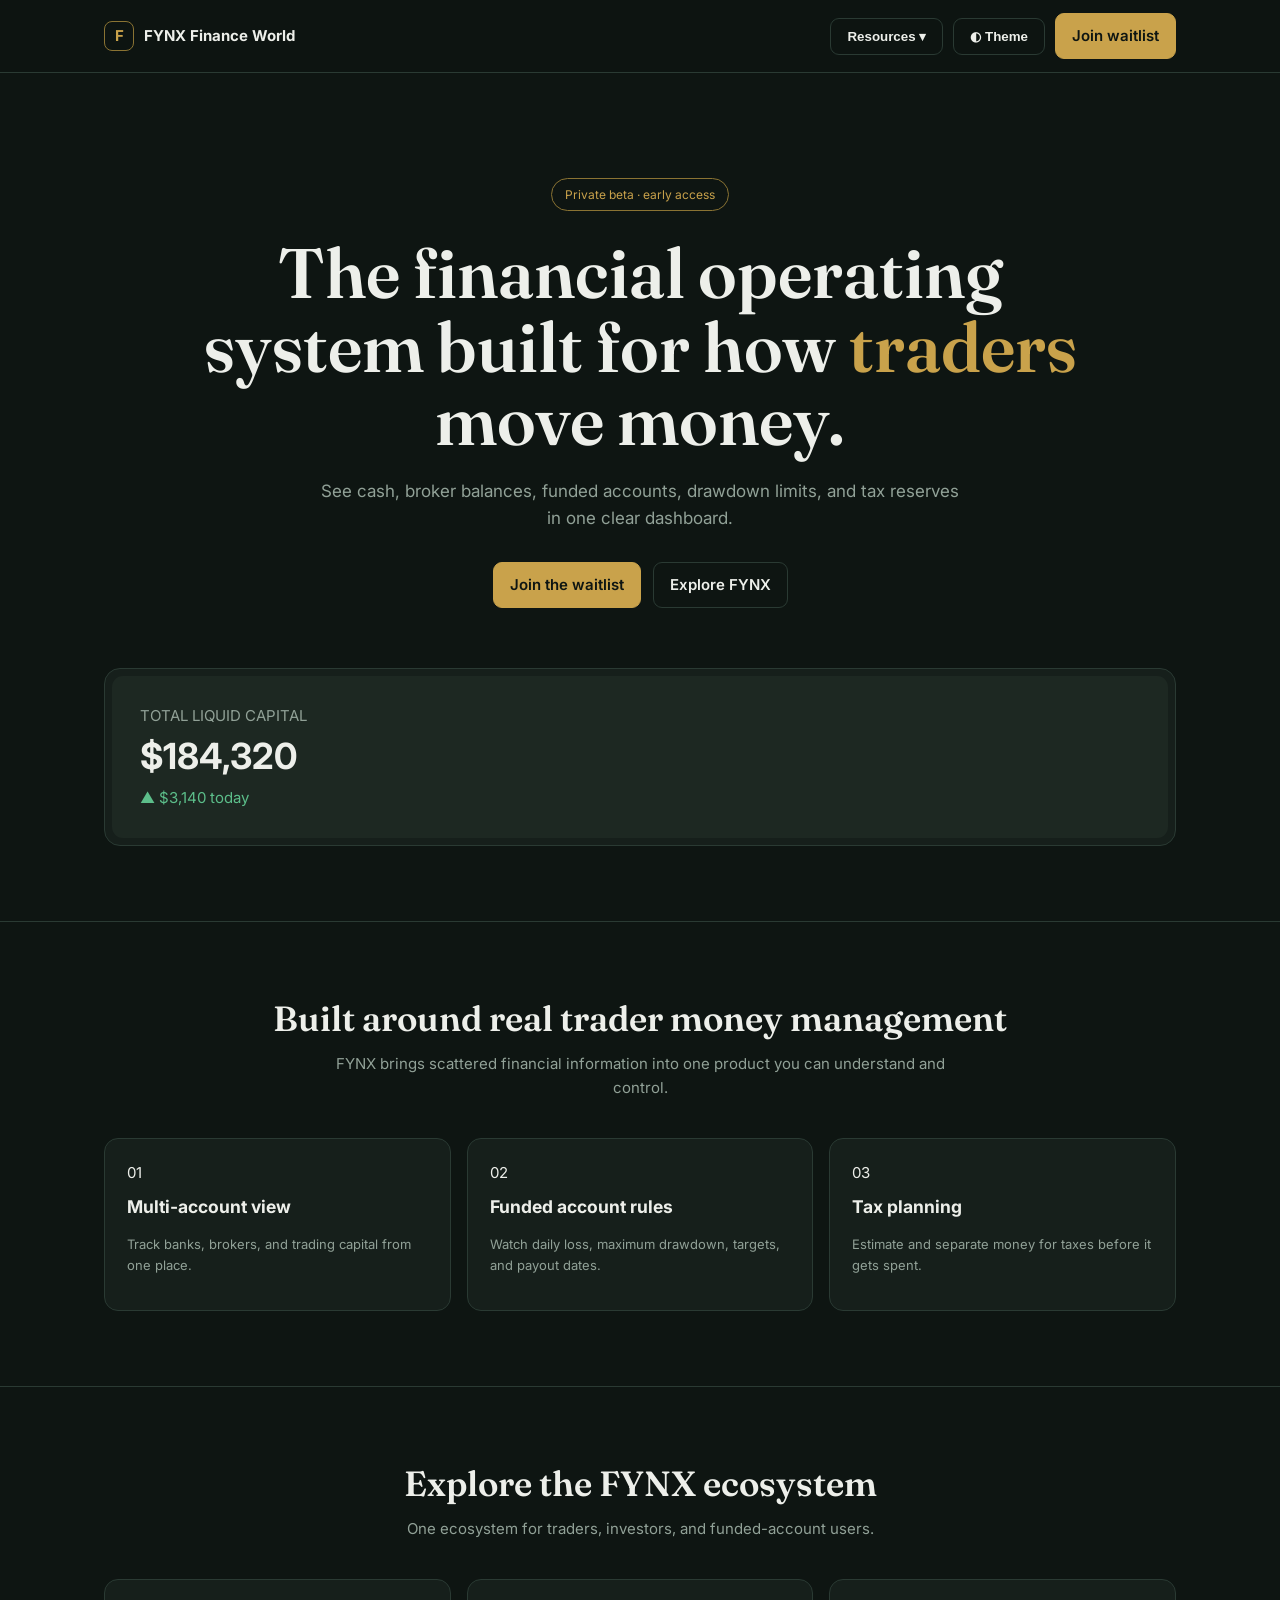
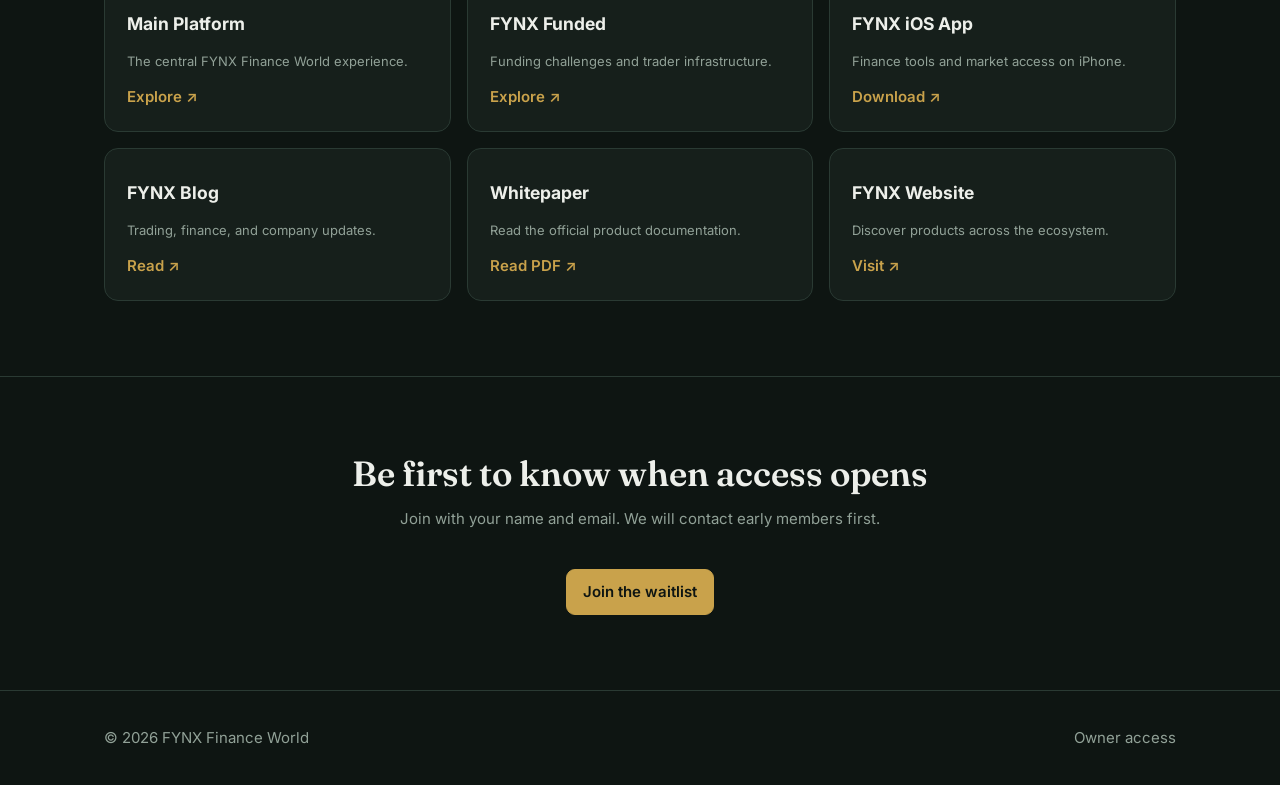
==== index.html @ 07f94bb4 "Build public FYNX landing page, themes, resources, and ecosystem" ====
<!doctype html>
<html lang="en">
<head>
<meta charset="utf-8"><meta name="viewport" content="width=device-width,initial-scale=1">
<title>FYNX Finance World — Early Access</title>
<link rel="preconnect" href="https://fonts.googleapis.com"><link rel="preconnect" href="https://fonts.gstatic.com" crossorigin>
<link href="https://fonts.googleapis.com/css2?family=Inter:wght@400;500;600;700&family=Fraunces:wght@500;600&display=swap" rel="stylesheet">
<style>
:root{--bg:#0e1512;--panel:#161f1b;--panel2:#1d2822;--line:#2a3a33;--text:#edefea;--muted:#91a197;--accent:#c9a24b;--accent2:#8a7333}
[data-theme="mono"]{--bg:#050505;--panel:#101010;--panel2:#171717;--line:#303030;--text:#fff;--muted:#a0a0a0;--accent:#fff;--accent2:#777}
*{box-sizing:border-box}body{margin:0;background:var(--bg);color:var(--text);font:15px/1.6 Inter,sans-serif}a{color:inherit;text-decoration:none}.wrap{max-width:1120px;margin:auto;padding:0 24px}
nav{position:sticky;top:0;z-index:20;background:color-mix(in srgb,var(--bg) 92%,transparent);backdrop-filter:blur(15px);border-bottom:1px solid var(--line)}nav .wrap{height:72px;display:flex;align-items:center;justify-content:space-between}.brand{display:flex;gap:10px;align-items:center;font-weight:700}.mark{width:30px;height:30px;display:grid;place-items:center;border:1px solid var(--accent2);border-radius:8px;color:var(--accent)}
.navright{display:flex;gap:10px;align-items:center}.btn{display:inline-flex;align-items:center;justify-content:center;border:1px solid var(--line);border-radius:9px;padding:10px 16px;background:transparent;color:var(--text);cursor:pointer;font-weight:600}.primary{background:var(--accent);color:var(--bg);border-color:var(--accent)}.dropdown{position:relative}.menu{display:none;position:absolute;right:0;top:48px;width:330px;background:var(--panel);border:1px solid var(--line);border-radius:12px;padding:8px;box-shadow:0 20px 50px #0008}.dropdown:hover .menu,.dropdown:focus-within .menu{display:block}.menu a{display:block;padding:11px;border-radius:8px}.menu a:hover{background:var(--panel2)}.menu b{display:block}.menu span{display:block;color:var(--muted);font-size:12px}
.hero{text-align:center;padding:105px 0 75px}.pill{display:inline-block;border:1px solid var(--accent2);color:var(--accent);border-radius:100px;padding:6px 13px;font-size:12px}.hero h1{font:600 clamp(38px,6vw,70px)/1.05 Fraunces,serif;max-width:900px;margin:26px auto 20px}.hero h1 em{color:var(--accent);font-style:normal}.hero p{max-width:650px;margin:0 auto 30px;color:var(--muted);font-size:17px}.actions{display:flex;gap:12px;justify-content:center;flex-wrap:wrap}
.preview{margin-top:60px;padding:7px;background:var(--panel);border:1px solid var(--line);border-radius:16px}.previewin{padding:28px;background:var(--panel2);border-radius:11px;text-align:left}.metric{font-size:36px;font-weight:700}.muted{color:var(--muted)}
section{padding:75px 0;border-top:1px solid var(--line)}h2{font:600 35px Fraunces,serif;text-align:center;margin:0 0 12px}.sub{text-align:center;color:var(--muted);max-width:650px;margin:0 auto 38px}.grid{display:grid;grid-template-columns:repeat(3,1fr);gap:16px}.card{border:1px solid var(--line);background:var(--panel);border-radius:14px;padding:22px}.card h3{margin:8px 0}.card p{color:var(--muted);font-size:13px}.card .link{color:var(--accent);font-weight:600}
footer{border-top:1px solid var(--line);padding:35px 0;color:var(--muted)}footer .wrap{display:flex;justify-content:space-between;gap:20px;flex-wrap:wrap}
@media(max-width:760px){.grid{grid-template-columns:1fr}.resourcesText{display:none}.hero{padding-top:70px}.menu{right:-80px;width:300px}}
</style>
</head>
<body>
<nav><div class="wrap"><a class="brand" href="#"><span class="mark">F</span>FYNX Finance World</a><div class="navright">
<div class="dropdown"><button class="btn resourcesText">Resources ▾</button><div class="menu">
<a href="https://www.fynxfinanceworld.com" target="_blank"><b>Main Platform ↗</b><span>FYNX Finance World platform</span></a>
<a href="https://www.fynxfinanceworld.com/assets/docs/FYNX-Whitepaper.pdf" target="_blank"><b>Whitepaper ↗</b><span>Official documentation</span></a>
<a href="https://blog.fynxfinanceworld.com/#" target="_blank"><b>Blog ↗</b><span>Insights and product updates</span></a>
<a href="https://site.fynxfinanceworld.com/index.html" target="_blank"><b>FYNX Website ↗</b><span>Explore the ecosystem</span></a>
<a href="https://apps.apple.com/us/app/fynx-finance-world/id6752357210" target="_blank"><b>iOS App ↗</b><span>Download on the App Store</span></a>
<a href="https://fynxfunded.com" target="_blank"><b>FYNX Funded ↗</b><span>Funded trading platform</span></a></div></div>
<button class="btn" id="themeBtn" aria-label="Change color theme">◐ Theme</button>
<a class="btn primary" href="waitlist.html">Join waitlist</a></div></div></nav>
<main>
<header class="hero"><div class="wrap"><span class="pill">Private beta · early access</span><h1>The financial operating system built for how <em>traders</em> move money.</h1><p>See cash, broker balances, funded accounts, drawdown limits, and tax reserves in one clear dashboard.</p><div class="actions"><a class="btn primary" href="waitlist.html">Join the waitlist</a><a class="btn" href="#ecosystem">Explore FYNX</a></div>
<div class="preview"><div class="previewin"><div class="muted">TOTAL LIQUID CAPITAL</div><div class="metric">$184,320</div><div style="color:#5cbe8a">▲ $3,140 today</div></div></div></div></header>
<section><div class="wrap"><h2>Built around real trader money management</h2><p class="sub">FYNX brings scattered financial information into one product you can understand and control.</p><div class="grid">
<div class="card"><div>01</div><h3>Multi-account view</h3><p>Track banks, brokers, and trading capital from one place.</p></div>
<div class="card"><div>02</div><h3>Funded account rules</h3><p>Watch daily loss, maximum drawdown, targets, and payout dates.</p></div>
<div class="card"><div>03</div><h3>Tax planning</h3><p>Estimate and separate money for taxes before it gets spent.</p></div></div></div></section>
<section id="ecosystem"><div class="wrap"><h2>Explore the FYNX ecosystem</h2><p class="sub">One ecosystem for traders, investors, and funded-account users.</p><div class="grid">
<a class="card" href="https://www.fynxfinanceworld.com" target="_blank"><h3>Main Platform</h3><p>The central FYNX Finance World experience.</p><span class="link">Explore ↗</span></a>
<a class="card" href="https://fynxfunded.com" target="_blank"><h3>FYNX Funded</h3><p>Funding challenges and trader infrastructure.</p><span class="link">Explore ↗</span></a>
<a class="card" href="https://apps.apple.com/us/app/fynx-finance-world/id6752357210" target="_blank"><h3>FYNX iOS App</h3><p>Finance tools and market access on iPhone.</p><span class="link">Download ↗</span></a>
<a class="card" href="https://blog.fynxfinanceworld.com/#" target="_blank"><h3>FYNX Blog</h3><p>Trading, finance, and company updates.</p><span class="link">Read ↗</span></a>
<a class="card" href="https://www.fynxfinanceworld.com/assets/docs/FYNX-Whitepaper.pdf" target="_blank"><h3>Whitepaper</h3><p>Read the official product documentation.</p><span class="link">Read PDF ↗</span></a>
<a class="card" href="https://site.fynxfinanceworld.com/index.html" target="_blank"><h3>FYNX Website</h3><p>Discover products across the ecosystem.</p><span class="link">Visit ↗</span></a></div></div></section>
<section><div class="wrap" style="text-align:center"><h2>Be first to know when access opens</h2><p class="sub">Join with your name and email. We will contact early members first.</p><a class="btn primary" href="waitlist.html">Join the waitlist</a></div></section>
</main><footer><div class="wrap"><span>© 2026 FYNX Finance World</span><span><a href="admin-login.html">Owner access</a></span></div></footer>
<script>
const root=document.documentElement,btn=document.getElementById('themeBtn');const saved=localStorage.getItem('fynx-theme')||'gold';root.dataset.theme=saved==='mono'?'mono':'gold';
btn.onclick=()=>{const next=root.dataset.theme==='mono'?'gold':'mono';root.dataset.theme=next;localStorage.setItem('fynx-theme',next)}
</script>
</body></html>
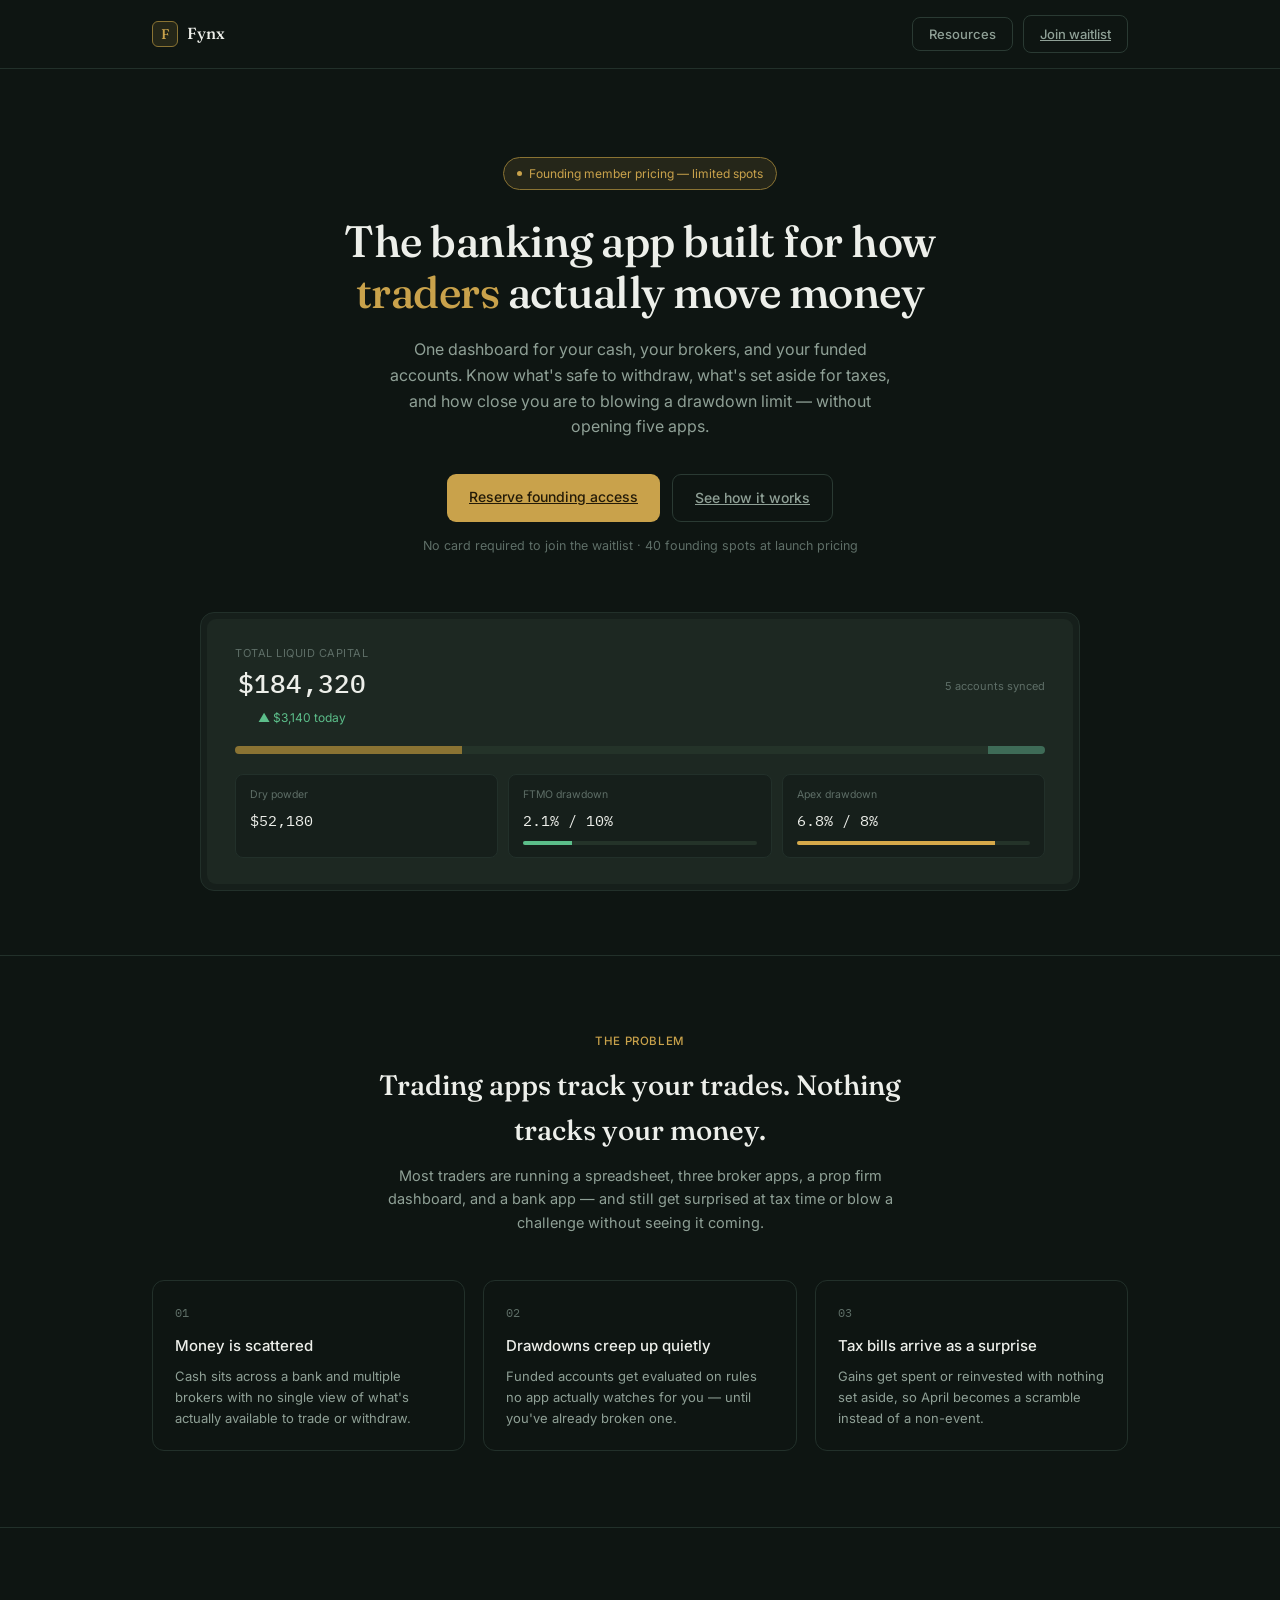
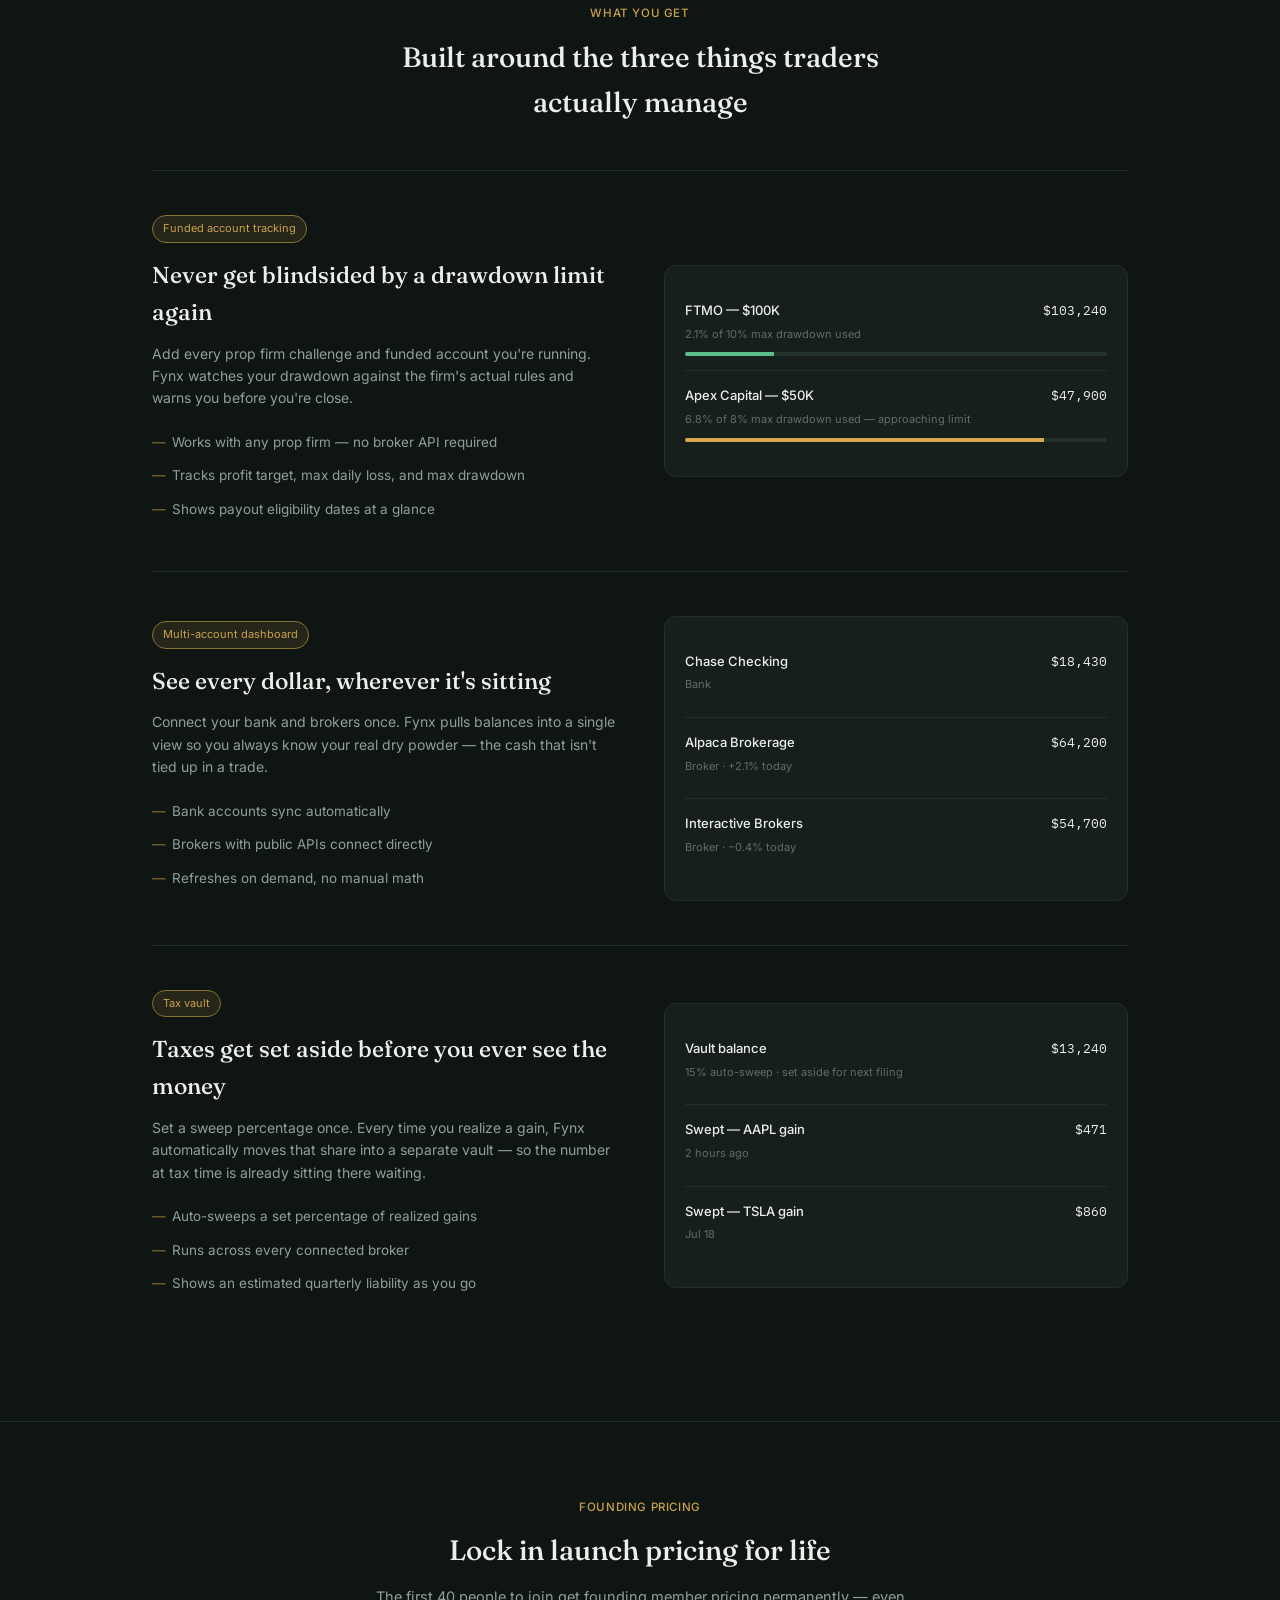
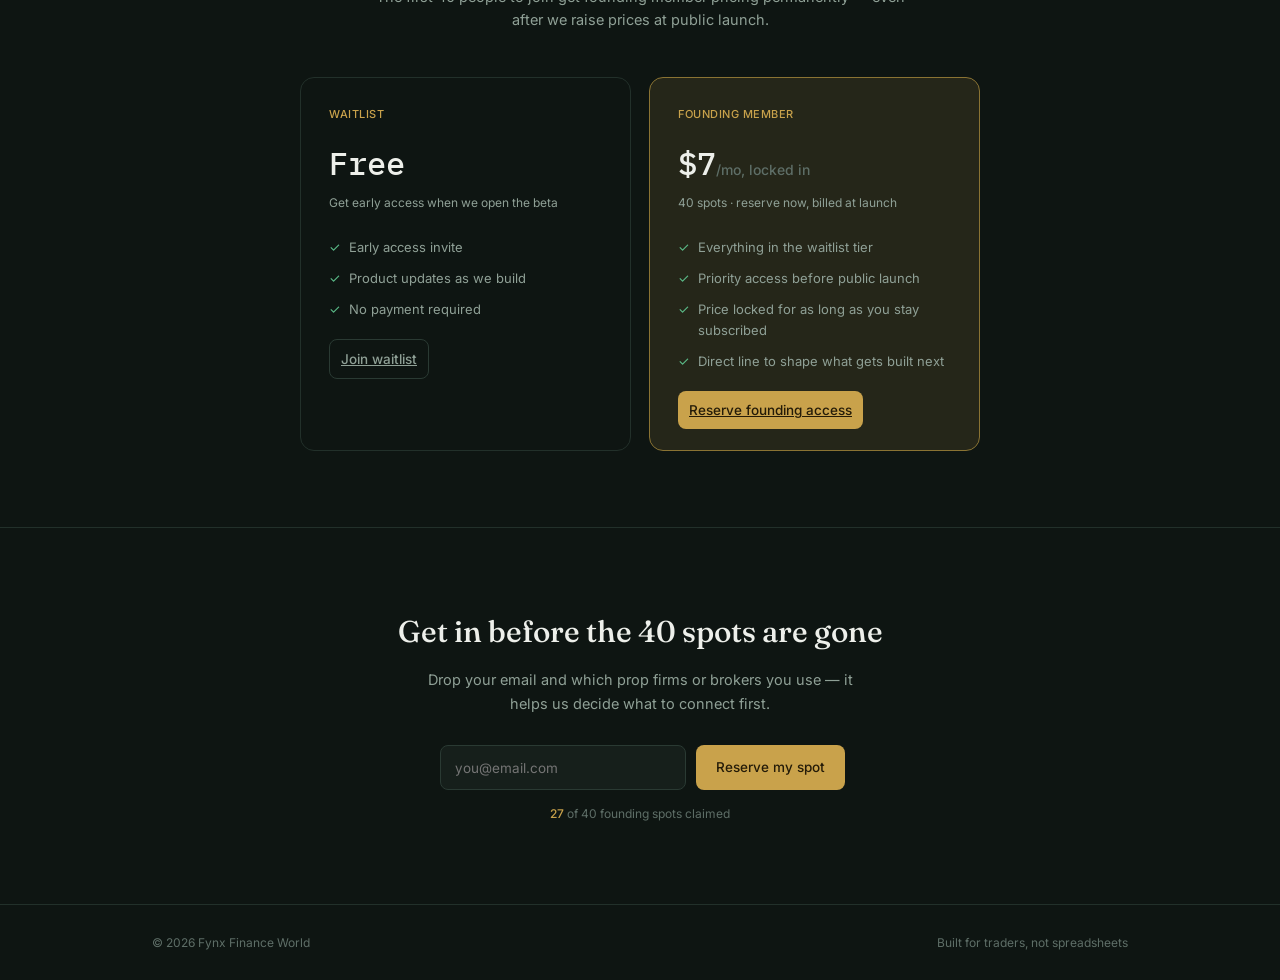
==== commit 31cb49b7: "Restore original landing page and only add resources plus waitlist link" ====
--- a/index.html
+++ b/index.html
@@ -1,52 +1,257 @@
-<!doctype html>
+<!DOCTYPE html>
 <html lang="en">
 <head>
-<meta charset="utf-8"><meta name="viewport" content="width=device-width,initial-scale=1">
-<title>FYNX Finance World — Early Access</title>
-<link rel="preconnect" href="https://fonts.googleapis.com"><link rel="preconnect" href="https://fonts.gstatic.com" crossorigin>
-<link href="https://fonts.googleapis.com/css2?family=Inter:wght@400;500;600;700&family=Fraunces:wght@500;600&display=swap" rel="stylesheet">
+<meta charset="UTF-8">
+<title>Fynx — Money management built for traders</title>
+<meta name="viewport" content="width=device-width, initial-scale=1.0">
 <style>
-:root{--bg:#0e1512;--panel:#161f1b;--panel2:#1d2822;--line:#2a3a33;--text:#edefea;--muted:#91a197;--accent:#c9a24b;--accent2:#8a7333}
-[data-theme="mono"]{--bg:#050505;--panel:#101010;--panel2:#171717;--line:#303030;--text:#fff;--muted:#a0a0a0;--accent:#fff;--accent2:#777}
-*{box-sizing:border-box}body{margin:0;background:var(--bg);color:var(--text);font:15px/1.6 Inter,sans-serif}a{color:inherit;text-decoration:none}.wrap{max-width:1120px;margin:auto;padding:0 24px}
-nav{position:sticky;top:0;z-index:20;background:color-mix(in srgb,var(--bg) 92%,transparent);backdrop-filter:blur(15px);border-bottom:1px solid var(--line)}nav .wrap{height:72px;display:flex;align-items:center;justify-content:space-between}.brand{display:flex;gap:10px;align-items:center;font-weight:700}.mark{width:30px;height:30px;display:grid;place-items:center;border:1px solid var(--accent2);border-radius:8px;color:var(--accent)}
-.navright{display:flex;gap:10px;align-items:center}.btn{display:inline-flex;align-items:center;justify-content:center;border:1px solid var(--line);border-radius:9px;padding:10px 16px;background:transparent;color:var(--text);cursor:pointer;font-weight:600}.primary{background:var(--accent);color:var(--bg);border-color:var(--accent)}.dropdown{position:relative}.menu{display:none;position:absolute;right:0;top:48px;width:330px;background:var(--panel);border:1px solid var(--line);border-radius:12px;padding:8px;box-shadow:0 20px 50px #0008}.dropdown:hover .menu,.dropdown:focus-within .menu{display:block}.menu a{display:block;padding:11px;border-radius:8px}.menu a:hover{background:var(--panel2)}.menu b{display:block}.menu span{display:block;color:var(--muted);font-size:12px}
-.hero{text-align:center;padding:105px 0 75px}.pill{display:inline-block;border:1px solid var(--accent2);color:var(--accent);border-radius:100px;padding:6px 13px;font-size:12px}.hero h1{font:600 clamp(38px,6vw,70px)/1.05 Fraunces,serif;max-width:900px;margin:26px auto 20px}.hero h1 em{color:var(--accent);font-style:normal}.hero p{max-width:650px;margin:0 auto 30px;color:var(--muted);font-size:17px}.actions{display:flex;gap:12px;justify-content:center;flex-wrap:wrap}
-.preview{margin-top:60px;padding:7px;background:var(--panel);border:1px solid var(--line);border-radius:16px}.previewin{padding:28px;background:var(--panel2);border-radius:11px;text-align:left}.metric{font-size:36px;font-weight:700}.muted{color:var(--muted)}
-section{padding:75px 0;border-top:1px solid var(--line)}h2{font:600 35px Fraunces,serif;text-align:center;margin:0 0 12px}.sub{text-align:center;color:var(--muted);max-width:650px;margin:0 auto 38px}.grid{display:grid;grid-template-columns:repeat(3,1fr);gap:16px}.card{border:1px solid var(--line);background:var(--panel);border-radius:14px;padding:22px}.card h3{margin:8px 0}.card p{color:var(--muted);font-size:13px}.card .link{color:var(--accent);font-weight:600}
-footer{border-top:1px solid var(--line);padding:35px 0;color:var(--muted)}footer .wrap{display:flex;justify-content:space-between;gap:20px;flex-wrap:wrap}
-@media(max-width:760px){.grid{grid-template-columns:1fr}.resourcesText{display:none}.hero{padding-top:70px}.menu{right:-80px;width:300px}}
+  @import url('https://fonts.googleapis.com/css2?family=Fraunces:opsz,wght@9..144,400;9..144,500;9..144,600&family=Inter:wght@400;500;600&family=IBM+Plex+Mono:wght@400;500&display=swap');
+
+  :root{
+    --bg-base:#0E1512;
+    --surface-1:#161F1B;
+    --surface-2:#1D2822;
+    --surface-3:#243329;
+    --border:#2A3A33;
+    --border-soft:#22302A;
+    --text-primary:#EDEFEA;
+    --text-secondary:#8FA096;
+    --text-muted:#5E6E67;
+    --brass:#C9A24B;
+    --brass-dim:#8A7333;
+    --brass-fill:rgba(201,162,75,0.12);
+    --pos:#5CBE8A;
+    --pos-fill:rgba(92,190,138,0.10);
+    --neg:#D2665A;
+    --font-display:'Fraunces', serif;
+    --font-sans:'Inter', -apple-system, sans-serif;
+    --font-mono:'IBM Plex Mono', monospace;
+  }
+  *{box-sizing:border-box; margin:0; padding:0;}
+  body{ background:var(--bg-base); color:var(--text-primary); font-family:var(--font-sans); font-size:15px; -webkit-font-smoothing:antialiased; line-height:1.6; }
+  a{ color:inherit; }
+  .wrap{ max-width:1040px; margin:0 auto; padding:0 32px; }
+
+  /* Nav */
+  .topnav{ border-bottom:1px solid var(--border-soft); }
+  .topnav .wrap{ display:flex; align-items:center; justify-content:space-between; height:68px; }
+  .brand{ display:flex; align-items:center; gap:9px; }
+  .brand-mark{ width:26px; height:26px; border-radius:6px; background:var(--brass-fill); border:1px solid var(--brass-dim); display:flex; align-items:center; justify-content:center; color:var(--brass); font-family:var(--font-display); font-weight:500; font-size:14px; }
+  .brand-name{ font-family:var(--font-display); font-size:16px; font-weight:500; }
+  .nav-cta{ font-size:13px; font-weight:500; border:1px solid var(--border); padding:8px 16px; border-radius:8px; color:var(--text-secondary); }
+  .nav-cta:hover{ border-color:var(--brass-dim); color:var(--brass); }
+  .nav-actions{ display:flex; align-items:center; gap:10px; }
+  .resources{ position:relative; }
+  .resources-btn{ background:transparent; font-family:var(--font-sans); cursor:pointer; }
+  .resources-menu{ display:none; position:absolute; right:0; top:44px; width:330px; background:var(--surface-1); border:1px solid var(--border); border-radius:12px; padding:8px; z-index:50; box-shadow:0 18px 45px rgba(0,0,0,.35); }
+  .resources:hover .resources-menu, .resources:focus-within .resources-menu{ display:block; }
+  .resources-menu a{ display:block; text-decoration:none; padding:10px 12px; border-radius:8px; }
+  .resources-menu a:hover{ background:var(--surface-2); }
+  .resources-menu strong{ display:block; font-size:13px; font-weight:500; }
+  .resources-menu span{ display:block; font-size:11px; color:var(--text-muted); margin-top:1px; }
+
+  /* Hero */
+  .hero{ padding:88px 0 64px; text-align:center; }
+  .eyebrow{ display:inline-flex; align-items:center; gap:7px; font-size:12px; color:var(--brass); background:var(--brass-fill); border:1px solid var(--brass-dim); padding:6px 13px; border-radius:99px; margin-bottom:26px; }
+  .eyebrow-dot{ width:5px; height:5px; border-radius:50%; background:var(--brass); }
+  .hero h1{ font-family:var(--font-display); font-size:44px; font-weight:500; line-height:1.15; letter-spacing:-0.5px; max-width:680px; margin:0 auto 20px; }
+  .hero h1 em{ font-style:normal; color:var(--brass); }
+  .hero p{ font-size:16px; color:var(--text-secondary); max-width:520px; margin:0 auto 34px; }
+  .hero-actions{ display:flex; gap:12px; justify-content:center; margin-bottom:14px; }
+  .btn{ font-size:14px; font-weight:500; padding:12px 22px; border-radius:9px; border:1px solid var(--border); cursor:pointer; }
+  .btn-primary{ background:var(--brass); color:#241B08; border:none; }
+  .btn-primary:hover{ background:#D8AE57; }
+  .btn-ghost{ background:transparent; color:var(--text-secondary); }
+  .btn-ghost:hover{ border-color:var(--border); color:var(--text-primary); }
+  .hero-note{ font-size:12.5px; color:var(--text-muted); }
+
+  /* Preview frame */
+  .preview{ margin:56px auto 0; max-width:880px; border:1px solid var(--border-soft); border-radius:14px; background:var(--surface-1); padding:6px; }
+  .preview-inner{ background:var(--surface-2); border-radius:9px; padding:26px 28px; }
+  .preview-row{ display:flex; justify-content:space-between; align-items:center; margin-bottom:18px; }
+  .preview-label{ font-size:11px; color:var(--text-muted); text-transform:uppercase; letter-spacing:0.5px; }
+  .preview-total{ font-family:var(--font-mono); font-size:26px; font-weight:500; }
+  .preview-change{ font-size:12px; color:var(--pos); margin-top:4px; }
+  .mini-bar{ display:flex; height:8px; border-radius:4px; overflow:hidden; margin-bottom:20px; }
+  .mini-seg-a{ background:var(--brass-dim); width:28%; }
+  .mini-seg-b{ background:var(--surface-3); width:65%; }
+  .mini-seg-c{ background:#3E6B57; width:7%; }
+  .mini-cards{ display:grid; grid-template-columns:repeat(3,1fr); gap:10px; }
+  .mini-card{ background:var(--surface-1); border:1px solid var(--border-soft); border-radius:8px; padding:12px 14px; text-align:left; }
+  .mini-card-label{ font-size:10.5px; color:var(--text-muted); margin-bottom:6px; }
+  .mini-card-value{ font-family:var(--font-mono); font-size:15px; }
+  .mini-fill{ height:4px; background:var(--surface-3); border-radius:2px; margin-top:8px; overflow:hidden; }
+  .mini-fill div{ height:100%; background:var(--pos); }
+  .mini-fill.warn div{ background:#D6A94A; }
+
+  /* Problem section */
+  .section{ padding:76px 0; border-top:1px solid var(--border-soft); }
+  .section-head{ text-align:center; max-width:560px; margin:0 auto 46px; }
+  .section-eyebrow{ font-size:11.5px; color:var(--brass); text-transform:uppercase; letter-spacing:0.6px; margin-bottom:12px; font-weight:500; }
+  .section-head h2{ font-family:var(--font-display); font-size:28px; font-weight:500; margin-bottom:12px; }
+  .section-head p{ color:var(--text-secondary); font-size:14.5px; }
+
+  .problem-grid{ display:grid; grid-template-columns:repeat(3,1fr); gap:18px; }
+  .problem-card{ padding:22px; border:1px solid var(--border-soft); border-radius:12px; }
+  .problem-card .num{ font-family:var(--font-mono); font-size:12px; color:var(--text-muted); margin-bottom:12px; }
+  .problem-card h3{ font-size:15px; font-weight:500; margin-bottom:8px; }
+  .problem-card p{ font-size:13px; color:var(--text-secondary); }
+
+  /* Feature rows */
+  .feature-row{ display:grid; grid-template-columns:1fr 1fr; gap:48px; align-items:center; padding:44px 0; border-top:1px solid var(--border-soft); }
+  .feature-row:first-of-type{ border-top:none; }
+  .feature-copy .tag{ font-size:11px; color:var(--brass); background:var(--brass-fill); border:1px solid var(--brass-dim); padding:4px 10px; border-radius:99px; display:inline-block; margin-bottom:14px; }
+  .feature-copy h3{ font-family:var(--font-display); font-size:23px; font-weight:500; margin-bottom:12px; }
+  .feature-copy p{ font-size:14px; color:var(--text-secondary); margin-bottom:16px; }
+  .feature-list{ list-style:none; }
+  .feature-list li{ font-size:13.5px; color:var(--text-secondary); padding:6px 0 6px 20px; position:relative; }
+  .feature-list li::before{ content:"—"; position:absolute; left:0; color:var(--brass-dim); }
+
+  .feature-visual{ background:var(--surface-1); border:1px solid var(--border-soft); border-radius:12px; padding:20px; }
+  .fv-row{ display:flex; justify-content:space-between; align-items:baseline; margin-bottom:4px; }
+  .fv-name{ font-size:13px; font-weight:500; }
+  .fv-balance{ font-family:var(--font-mono); font-size:13px; }
+  .fv-sub{ font-size:11px; color:var(--text-muted); margin-bottom:9px; }
+  .fv-card{ padding:14px 0; border-bottom:1px solid var(--border-soft); }
+  .fv-card:last-child{ border-bottom:none; }
+
+  /* Pricing */
+  .pricing-grid{ display:grid; grid-template-columns:1fr 1fr; gap:18px; max-width:680px; margin:0 auto; }
+  .price-card{ border:1px solid var(--border-soft); border-radius:14px; padding:28px; }
+  .price-card.featured{ border:1px solid var(--brass-dim); background:var(--brass-fill); }
+  .price-tag{ font-size:11px; color:var(--brass); text-transform:uppercase; letter-spacing:0.5px; margin-bottom:14px; font-weight:500; }
+  .price-amt{ font-family:var(--font-mono); font-size:32px; font-weight:500; margin-bottom:4px; }
+  .price-amt span{ font-size:14px; color:var(--text-muted); font-family:var(--font-sans); }
+  .price-note{ font-size:12px; color:var(--text-secondary); margin-bottom:20px; }
+  .price-list{ list-style:none; margin-bottom:22px; }
+  .price-list li{ font-size:13px; color:var(--text-secondary); padding:5px 0 5px 20px; position:relative; }
+  .price-list li::before{ content:"✓"; position:absolute; left:0; color:var(--pos); }
+  .price-btn{ width:100%; padding:11px; border-radius:8px; font-size:13.5px; font-weight:500; cursor:pointer; text-align:center; }
+  .price-btn.primary{ background:var(--brass); color:#241B08; border:none; }
+  .price-btn.ghost{ background:transparent; border:1px solid var(--border); color:var(--text-secondary); }
+
+  /* Waitlist form */
+  .waitlist{ text-align:center; padding:80px 0; border-top:1px solid var(--border-soft); }
+  .waitlist h2{ font-family:var(--font-display); font-size:30px; font-weight:500; margin-bottom:12px; }
+  .waitlist p{ color:var(--text-secondary); font-size:14.5px; max-width:440px; margin:0 auto 30px; }
+  .form-row{ display:flex; gap:10px; max-width:400px; margin:0 auto 14px; }
+  .form-input{ flex:1; background:var(--surface-1); border:1px solid var(--border); border-radius:8px; padding:12px 14px; color:var(--text-primary); font-size:13.5px; font-family:var(--font-sans); }
+  .form-input:focus{ outline:none; border-color:var(--brass-dim); }
+  .form-btn{ background:var(--brass); color:#241B08; border:none; padding:12px 20px; border-radius:8px; font-size:13.5px; font-weight:500; cursor:pointer; white-space:nowrap; }
+  .waitlist-count{ font-size:12px; color:var(--text-muted); }
+  .waitlist-count b{ color:var(--brass); font-weight:500; }
+
+  footer{ border-top:1px solid var(--border-soft); padding:28px 0; }
+  footer .wrap{ display:flex; justify-content:space-between; align-items:center; font-size:12px; color:var(--text-muted); }
+
+  @media (max-width:760px){
+    .hero h1{ font-size:32px; }
+    .problem-grid, .pricing-grid, .mini-cards{ grid-template-columns:1fr; }
+    .feature-row{ grid-template-columns:1fr; gap:24px; }
+    .form-row{ flex-direction:column; }
+    .resources-menu{ right:-110px; width:300px; }
+  }
 </style>
 </head>
 <body>
-<nav><div class="wrap"><a class="brand" href="#"><span class="mark">F</span>FYNX Finance World</a><div class="navright">
-<div class="dropdown"><button class="btn resourcesText">Resources ▾</button><div class="menu">
-<a href="https://www.fynxfinanceworld.com" target="_blank"><b>Main Platform ↗</b><span>FYNX Finance World platform</span></a>
-<a href="https://www.fynxfinanceworld.com/assets/docs/FYNX-Whitepaper.pdf" target="_blank"><b>Whitepaper ↗</b><span>Official documentation</span></a>
-<a href="https://blog.fynxfinanceworld.com/#" target="_blank"><b>Blog ↗</b><span>Insights and product updates</span></a>
-<a href="https://site.fynxfinanceworld.com/index.html" target="_blank"><b>FYNX Website ↗</b><span>Explore the ecosystem</span></a>
-<a href="https://apps.apple.com/us/app/fynx-finance-world/id6752357210" target="_blank"><b>iOS App ↗</b><span>Download on the App Store</span></a>
-<a href="https://fynxfunded.com" target="_blank"><b>FYNX Funded ↗</b><span>Funded trading platform</span></a></div></div>
-<button class="btn" id="themeBtn" aria-label="Change color theme">◐ Theme</button>
-<a class="btn primary" href="waitlist.html">Join waitlist</a></div></div></nav>
-<main>
-<header class="hero"><div class="wrap"><span class="pill">Private beta · early access</span><h1>The financial operating system built for how <em>traders</em> move money.</h1><p>See cash, broker balances, funded accounts, drawdown limits, and tax reserves in one clear dashboard.</p><div class="actions"><a class="btn primary" href="waitlist.html">Join the waitlist</a><a class="btn" href="#ecosystem">Explore FYNX</a></div>
-<div class="preview"><div class="previewin"><div class="muted">TOTAL LIQUID CAPITAL</div><div class="metric">$184,320</div><div style="color:#5cbe8a">▲ $3,140 today</div></div></div></div></header>
-<section><div class="wrap"><h2>Built around real trader money management</h2><p class="sub">FYNX brings scattered financial information into one product you can understand and control.</p><div class="grid">
-<div class="card"><div>01</div><h3>Multi-account view</h3><p>Track banks, brokers, and trading capital from one place.</p></div>
-<div class="card"><div>02</div><h3>Funded account rules</h3><p>Watch daily loss, maximum drawdown, targets, and payout dates.</p></div>
-<div class="card"><div>03</div><h3>Tax planning</h3><p>Estimate and separate money for taxes before it gets spent.</p></div></div></div></section>
-<section id="ecosystem"><div class="wrap"><h2>Explore the FYNX ecosystem</h2><p class="sub">One ecosystem for traders, investors, and funded-account users.</p><div class="grid">
-<a class="card" href="https://www.fynxfinanceworld.com" target="_blank"><h3>Main Platform</h3><p>The central FYNX Finance World experience.</p><span class="link">Explore ↗</span></a>
-<a class="card" href="https://fynxfunded.com" target="_blank"><h3>FYNX Funded</h3><p>Funding challenges and trader infrastructure.</p><span class="link">Explore ↗</span></a>
-<a class="card" href="https://apps.apple.com/us/app/fynx-finance-world/id6752357210" target="_blank"><h3>FYNX iOS App</h3><p>Finance tools and market access on iPhone.</p><span class="link">Download ↗</span></a>
-<a class="card" href="https://blog.fynxfinanceworld.com/#" target="_blank"><h3>FYNX Blog</h3><p>Trading, finance, and company updates.</p><span class="link">Read ↗</span></a>
-<a class="card" href="https://www.fynxfinanceworld.com/assets/docs/FYNX-Whitepaper.pdf" target="_blank"><h3>Whitepaper</h3><p>Read the official product documentation.</p><span class="link">Read PDF ↗</span></a>
-<a class="card" href="https://site.fynxfinanceworld.com/index.html" target="_blank"><h3>FYNX Website</h3><p>Discover products across the ecosystem.</p><span class="link">Visit ↗</span></a></div></div></section>
-<section><div class="wrap" style="text-align:center"><h2>Be first to know when access opens</h2><p class="sub">Join with your name and email. We will contact early members first.</p><a class="btn primary" href="waitlist.html">Join the waitlist</a></div></section>
-</main><footer><div class="wrap"><span>© 2026 FYNX Finance World</span><span><a href="admin-login.html">Owner access</a></span></div></footer>
-<script>
-const root=document.documentElement,btn=document.getElementById('themeBtn');const saved=localStorage.getItem('fynx-theme')||'gold';root.dataset.theme=saved==='mono'?'mono':'gold';
-btn.onclick=()=>{const next=root.dataset.theme==='mono'?'gold':'mono';root.dataset.theme=next;localStorage.setItem('fynx-theme',next)}
-</script>
-</body></html>+
+  <div class="topnav">
+    <div class="wrap">
+      <div class="brand"><div class="brand-mark">F</div><div class="brand-name">Fynx</div></div>
+      <div class="nav-actions">
+        <div class="resources">
+          <button class="nav-cta resources-btn" type="button">Resources</button>
+          <div class="resources-menu">
+            <a href="https://www.fynxfinanceworld.com" target="_blank" rel="noopener"><strong>Main Platform ↗</strong><span>FYNX Finance World</span></a>
+            <a href="https://www.fynxfinanceworld.com/assets/docs/FYNX-Whitepaper.pdf" target="_blank" rel="noopener"><strong>Whitepaper ↗</strong><span>Official FYNX documentation</span></a>
+            <a href="https://blog.fynxfinanceworld.com/#" target="_blank" rel="noopener"><strong>Blog ↗</strong><span>Insights and product updates</span></a>
+            <a href="https://site.fynxfinanceworld.com/index.html" target="_blank" rel="noopener"><strong>FYNX Website ↗</strong><span>Explore the ecosystem</span></a>
+            <a href="https://apps.apple.com/us/app/fynx-finance-world/id6752357210" target="_blank" rel="noopener"><strong>iOS App ↗</strong><span>Download on the App Store</span></a>
+            <a href="https://fynxfunded.com" target="_blank" rel="noopener"><strong>FYNX Funded ↗</strong><span>Funded trading platform</span></a>
+          </div>
+        </div>
+        <a class="nav-cta" href="waitlist.html">Join waitlist</a>
+      </div>
+    </div>
+  </div>
+
+  <section class="hero">
+    <div class="wrap">
+      <div class="eyebrow"><span class="eyebrow-dot"></span>Founding member pricing — limited spots</div>
+      <h1>The banking app built for how <em>traders</em> actually move money</h1>
+      <p>One dashboard for your cash, your brokers, and your funded accounts. Know what's safe to withdraw, what's set aside for taxes, and how close you are to blowing a drawdown limit — without opening five apps.</p>
+      <div class="hero-actions">
+        <a class="btn btn-primary" href="waitlist.html">Reserve founding access</a>
+        <a class="btn btn-ghost" href="#how-it-works">See how it works</a>
+      </div>
+      <div class="hero-note">No card required to join the waitlist · 40 founding spots at launch pricing</div>
+
+      <div class="preview">
+        <div class="preview-inner">
+          <div class="preview-row">
+            <div>
+              <div class="preview-label">Total liquid capital</div>
+              <div class="preview-total">$184,320</div>
+              <div class="preview-change">▲ $3,140 today</div>
+            </div>
+            <div style="font-size:11px; color:var(--text-muted);">5 accounts synced</div>
+          </div>
+          <div class="mini-bar">
+            <div class="mini-seg-a"></div><div class="mini-seg-b"></div><div class="mini-seg-c"></div>
+          </div>
+          <div class="mini-cards">
+            <div class="mini-card"><div class="mini-card-label">Dry powder</div><div class="mini-card-value">$52,180</div></div>
+            <div class="mini-card">
+              <div class="mini-card-label">FTMO drawdown</div><div class="mini-card-value">2.1% / 10%</div>
+              <div class="mini-fill"><div style="width:21%"></div></div>
+            </div>
+            <div class="mini-card">
+              <div class="mini-card-label">Apex drawdown</div><div class="mini-card-value">6.8% / 8%</div>
+              <div class="mini-fill warn"><div style="width:85%"></div></div>
+            </div>
+          </div>
+        </div>
+      </div>
+    </div>
+  </section>
+
+  <section class="section" id="how-it-works">
+    <div class="wrap">
+      <div class="section-head">
+        <div class="section-eyebrow">The problem</div>
+        <h2>Trading apps track your trades. Nothing tracks your money.</h2>
+        <p>Most traders are running a spreadsheet, three broker apps, a prop firm dashboard, and a bank app — and still get surprised at tax time or blow a challenge without seeing it coming.</p>
+      </div>
+      <div class="problem-grid">
+        <div class="problem-card"><div class="num">01</div><h3>Money is scattered</h3><p>Cash sits across a bank and multiple brokers with no single view of what's actually available to trade or withdraw.</p></div>
+        <div class="problem-card"><div class="num">02</div><h3>Drawdowns creep up quietly</h3><p>Funded accounts get evaluated on rules no app actually watches for you — until you've already broken one.</p></div>
+        <div class="problem-card"><div class="num">03</div><h3>Tax bills arrive as a surprise</h3><p>Gains get spent or reinvested with nothing set aside, so April becomes a scramble instead of a non-event.</p></div>
+      </div>
+    </div>
+  </section>
+
+  <section class="section">
+    <div class="wrap">
+      <div class="section-head"><div class="section-eyebrow">What you get</div><h2>Built around the three things traders actually manage</h2></div>
+      <div class="feature-row">
+        <div class="feature-copy"><div class="tag">Funded account tracking</div><h3>Never get blindsided by a drawdown limit again</h3><p>Add every prop firm challenge and funded account you're running. Fynx watches your drawdown against the firm's actual rules and warns you before you're close.</p><ul class="feature-list"><li>Works with any prop firm — no broker API required</li><li>Tracks profit target, max daily loss, and max drawdown</li><li>Shows payout eligibility dates at a glance</li></ul></div>
+        <div class="feature-visual"><div class="fv-card"><div class="fv-row"><div class="fv-name">FTMO — $100K</div><div class="fv-balance">$103,240</div></div><div class="fv-sub">2.1% of 10% max drawdown used</div><div class="mini-fill"><div style="width:21%"></div></div></div><div class="fv-card"><div class="fv-row"><div class="fv-name">Apex Capital — $50K</div><div class="fv-balance">$47,900</div></div><div class="fv-sub">6.8% of 8% max drawdown used — approaching limit</div><div class="mini-fill warn"><div style="width:85%"></div></div></div></div>
+      </div>
+      <div class="feature-row">
+        <div class="feature-copy"><div class="tag">Multi-account dashboard</div><h3>See every dollar, wherever it's sitting</h3><p>Connect your bank and brokers once. Fynx pulls balances into a single view so you always know your real dry powder — the cash that isn't tied up in a trade.</p><ul class="feature-list"><li>Bank accounts sync automatically</li><li>Brokers with public APIs connect directly</li><li>Refreshes on demand, no manual math</li></ul></div>
+        <div class="feature-visual"><div class="fv-card"><div class="fv-row"><div class="fv-name">Chase Checking</div><div class="fv-balance">$18,430</div></div><div class="fv-sub">Bank</div></div><div class="fv-card"><div class="fv-row"><div class="fv-name">Alpaca Brokerage</div><div class="fv-balance">$64,200</div></div><div class="fv-sub">Broker · +2.1% today</div></div><div class="fv-card"><div class="fv-row"><div class="fv-name">Interactive Brokers</div><div class="fv-balance">$54,700</div></div><div class="fv-sub">Broker · −0.4% today</div></div></div>
+      </div>
+      <div class="feature-row">
+        <div class="feature-copy"><div class="tag">Tax vault</div><h3>Taxes get set aside before you ever see the money</h3><p>Set a sweep percentage once. Every time you realize a gain, Fynx automatically moves that share into a separate vault — so the number at tax time is already sitting there waiting.</p><ul class="feature-list"><li>Auto-sweeps a set percentage of realized gains</li><li>Runs across every connected broker</li><li>Shows an estimated quarterly liability as you go</li></ul></div>
+        <div class="feature-visual"><div class="fv-card"><div class="fv-row"><div class="fv-name">Vault balance</div><div class="fv-balance">$13,240</div></div><div class="fv-sub">15% auto-sweep · set aside for next filing</div></div><div class="fv-card"><div class="fv-row"><div class="fv-name">Swept — AAPL gain</div><div class="fv-balance">$471</div></div><div class="fv-sub">2 hours ago</div></div><div class="fv-card"><div class="fv-row"><div class="fv-name">Swept — TSLA gain</div><div class="fv-balance">$860</div></div><div class="fv-sub">Jul 18</div></div></div>
+      </div>
+    </div>
+  </section>
+
+  <section class="section"><div class="wrap"><div class="section-head"><div class="section-eyebrow">Founding pricing</div><h2>Lock in launch pricing for life</h2><p>The first 40 people to join get founding member pricing permanently — even after we raise prices at public launch.</p></div><div class="pricing-grid"><div class="price-card"><div class="price-tag">Waitlist</div><div class="price-amt">Free</div><div class="price-note">Get early access when we open the beta</div><ul class="price-list"><li>Early access invite</li><li>Product updates as we build</li><li>No payment required</li></ul><a class="price-btn ghost" href="waitlist.html">Join waitlist</a></div><div class="price-card featured"><div class="price-tag">Founding member</div><div class="price-amt">$7<span>/mo, locked in</span></div><div class="price-note">40 spots · reserve now, billed at launch</div><ul class="price-list"><li>Everything in the waitlist tier</li><li>Priority access before public launch</li><li>Price locked for as long as you stay subscribed</li><li>Direct line to shape what gets built next</li></ul><a class="price-btn primary" href="waitlist.html">Reserve founding access</a></div></div></div></section>
+
+  <section class="waitlist" id="waitlist"><div class="wrap"><h2>Get in before the 40 spots are gone</h2><p>Drop your email and which prop firms or brokers you use — it helps us decide what to connect first.</p><div class="form-row"><input class="form-input" type="email" placeholder="you@email.com"><a class="form-btn" href="waitlist.html" style="text-decoration:none">Reserve my spot</a></div><div class="waitlist-count"><b>27</b> of 40 founding spots claimed</div></div></section>
+
+  <footer><div class="wrap"><div>© 2026 Fynx Finance World</div><div>Built for traders, not spreadsheets</div></div></footer>
+</body>
+</html>
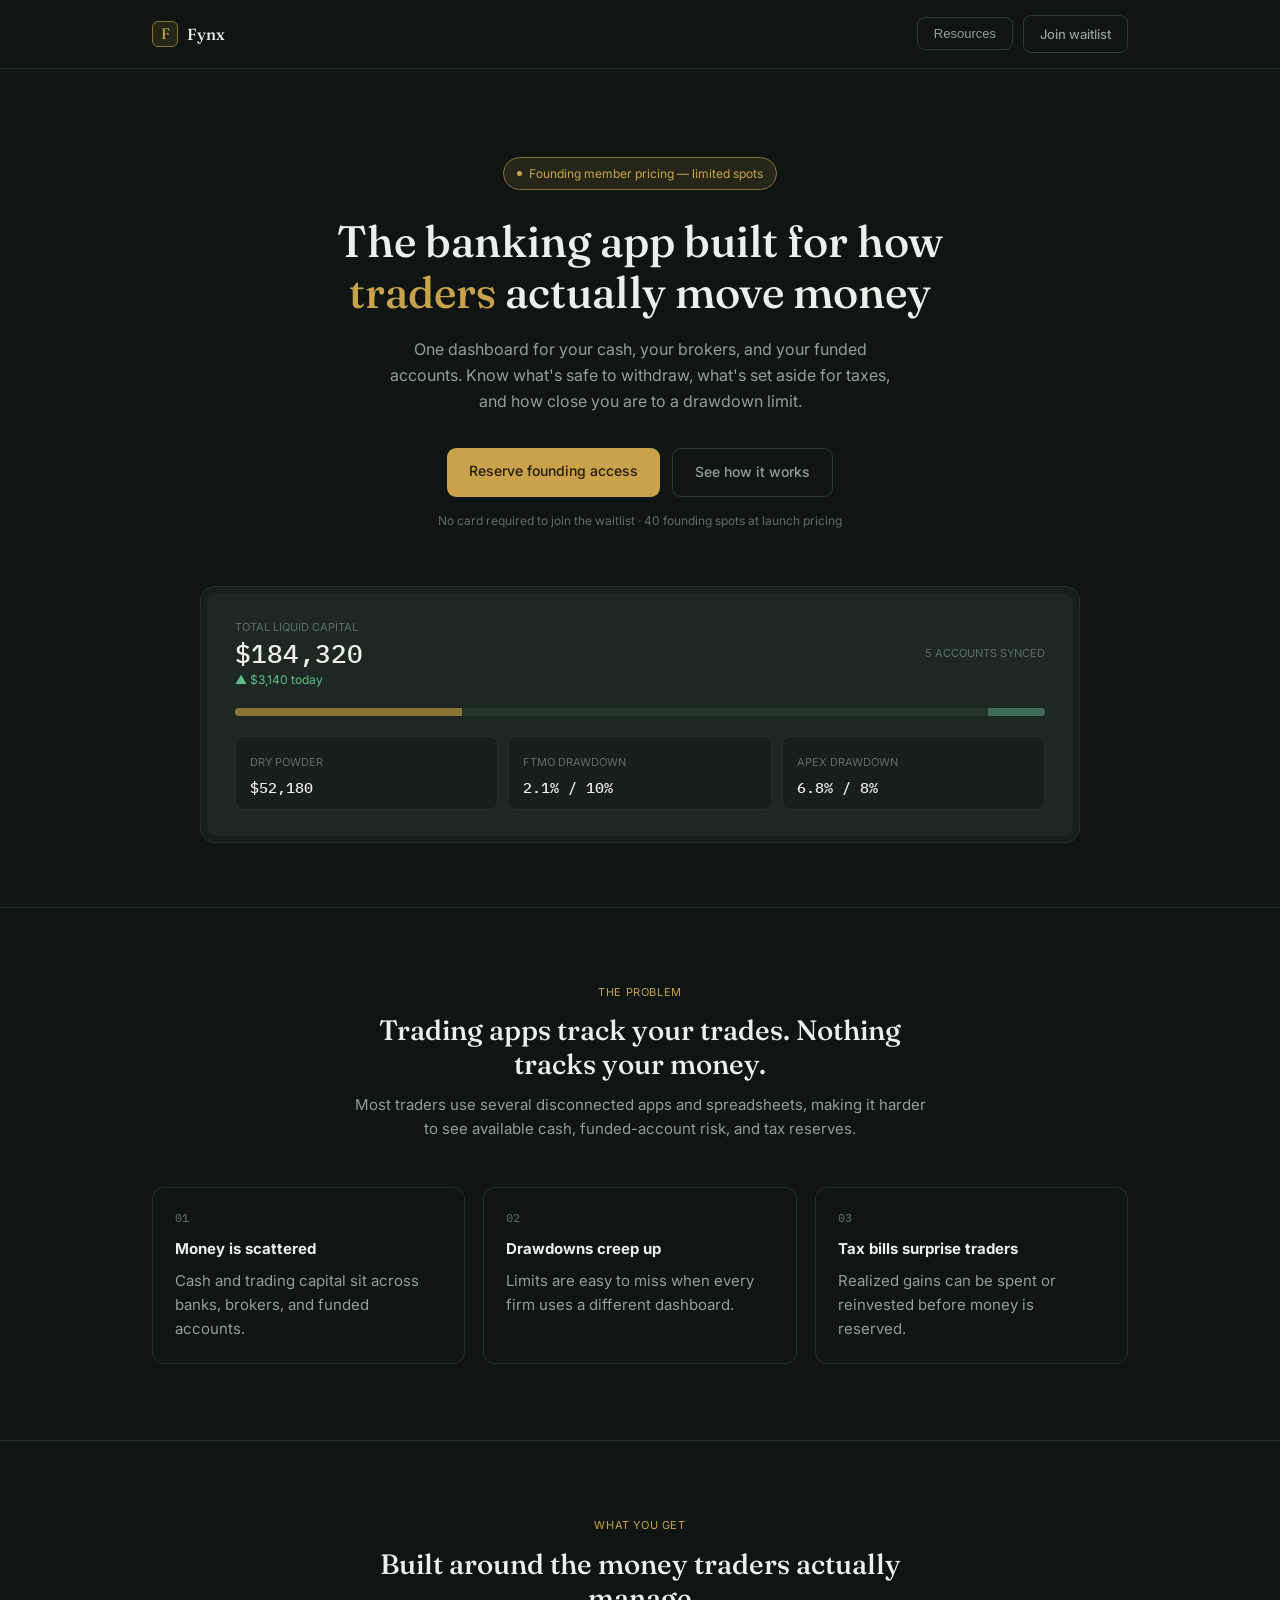
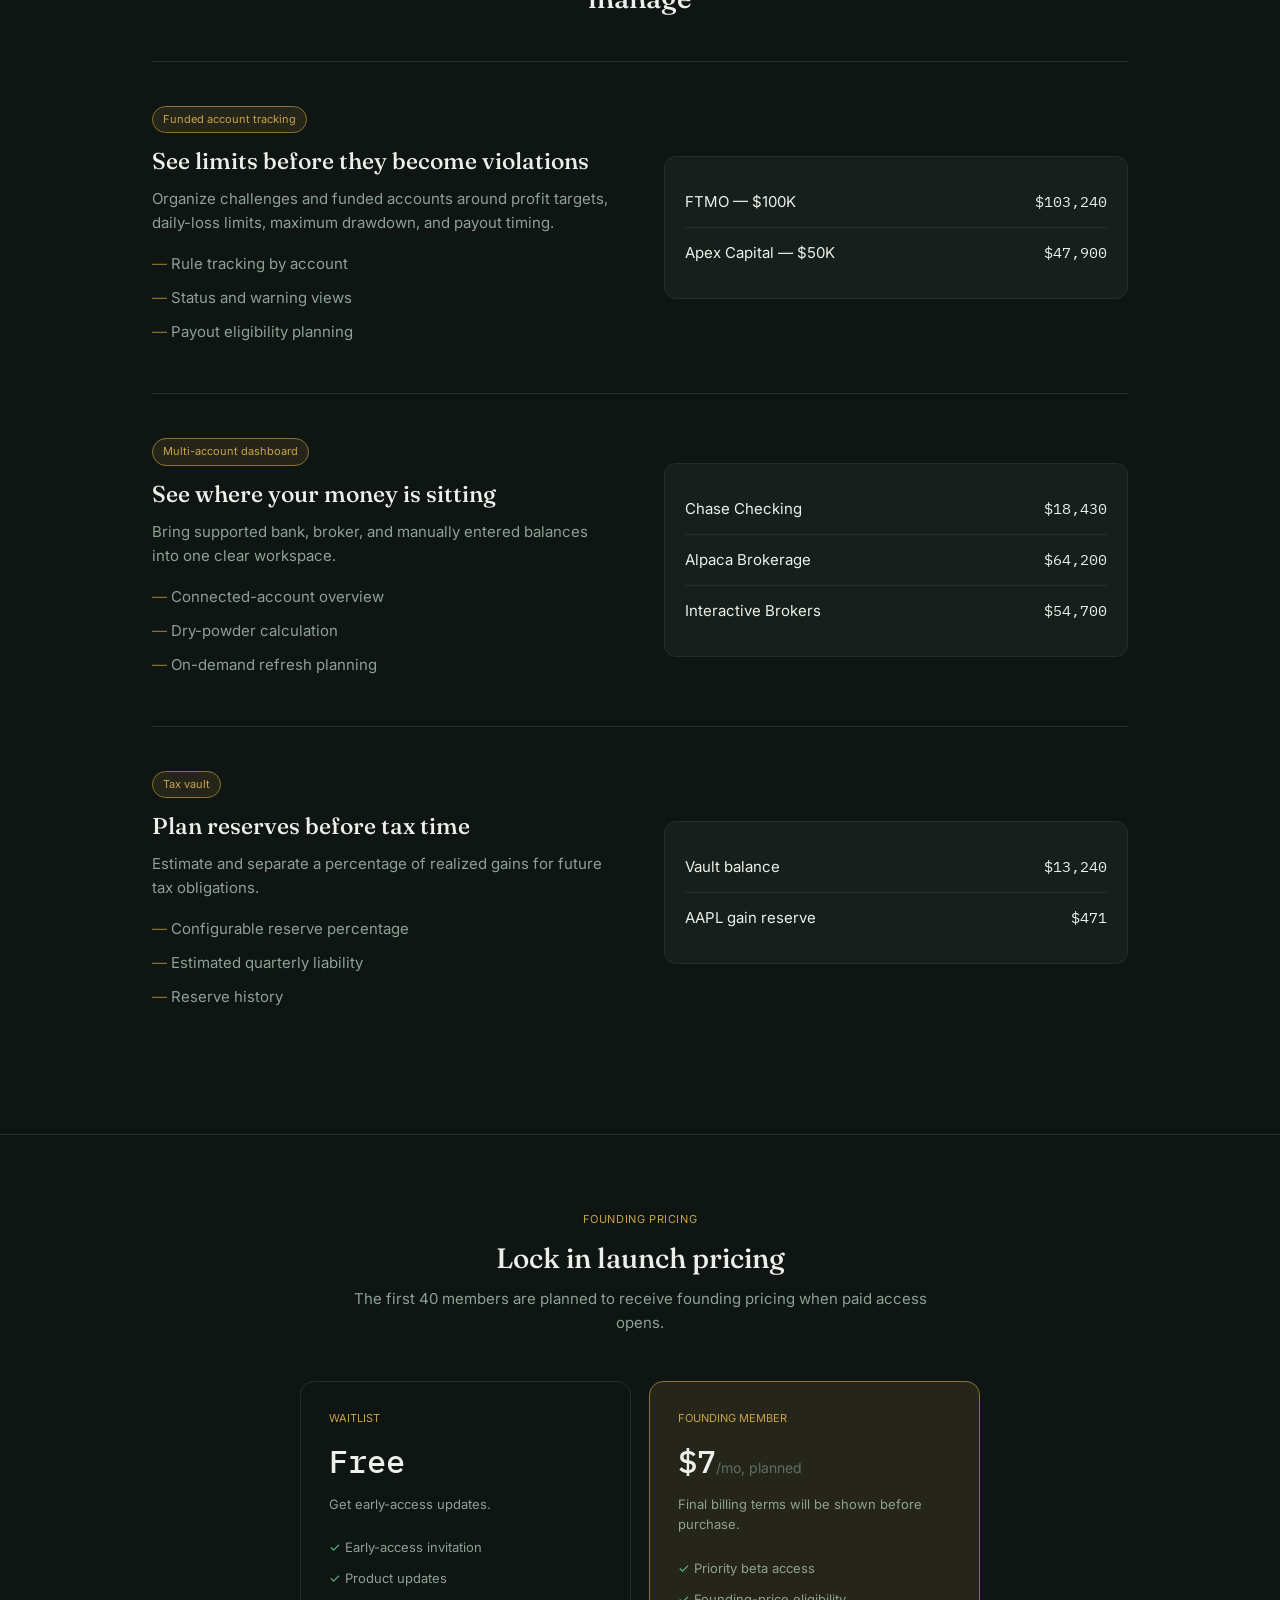
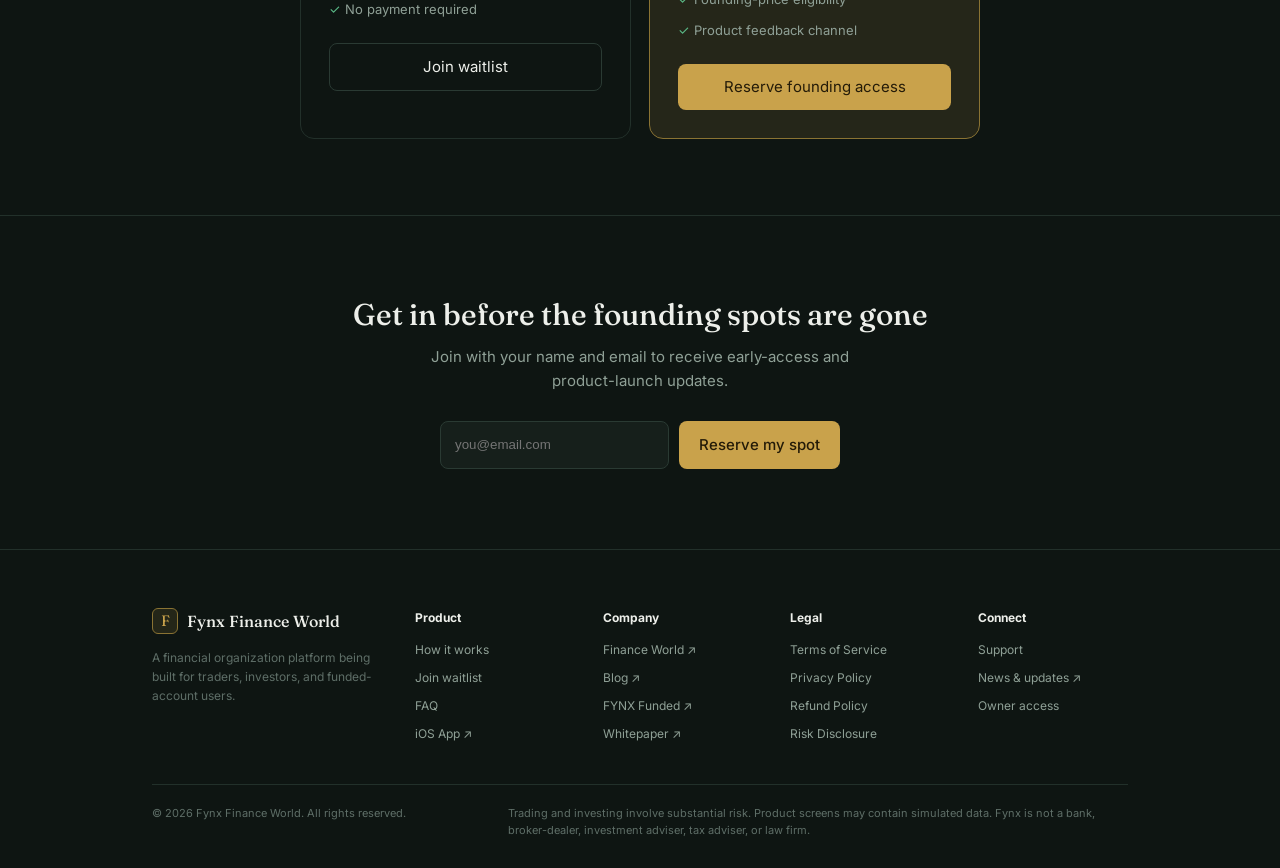
==== commit 0650332f: "Add complete business footer and legal navigation" ====
--- a/index.html
+++ b/index.html
@@ -1,257 +1 @@
-<!DOCTYPE html>
-<html lang="en">
-<head>
-<meta charset="UTF-8">
-<title>Fynx — Money management built for traders</title>
-<meta name="viewport" content="width=device-width, initial-scale=1.0">
-<style>
-  @import url('https://fonts.googleapis.com/css2?family=Fraunces:opsz,wght@9..144,400;9..144,500;9..144,600&family=Inter:wght@400;500;600&family=IBM+Plex+Mono:wght@400;500&display=swap');
-
-  :root{
-    --bg-base:#0E1512;
-    --surface-1:#161F1B;
-    --surface-2:#1D2822;
-    --surface-3:#243329;
-    --border:#2A3A33;
-    --border-soft:#22302A;
-    --text-primary:#EDEFEA;
-    --text-secondary:#8FA096;
-    --text-muted:#5E6E67;
-    --brass:#C9A24B;
-    --brass-dim:#8A7333;
-    --brass-fill:rgba(201,162,75,0.12);
-    --pos:#5CBE8A;
-    --pos-fill:rgba(92,190,138,0.10);
-    --neg:#D2665A;
-    --font-display:'Fraunces', serif;
-    --font-sans:'Inter', -apple-system, sans-serif;
-    --font-mono:'IBM Plex Mono', monospace;
-  }
-  *{box-sizing:border-box; margin:0; padding:0;}
-  body{ background:var(--bg-base); color:var(--text-primary); font-family:var(--font-sans); font-size:15px; -webkit-font-smoothing:antialiased; line-height:1.6; }
-  a{ color:inherit; }
-  .wrap{ max-width:1040px; margin:0 auto; padding:0 32px; }
-
-  /* Nav */
-  .topnav{ border-bottom:1px solid var(--border-soft); }
-  .topnav .wrap{ display:flex; align-items:center; justify-content:space-between; height:68px; }
-  .brand{ display:flex; align-items:center; gap:9px; }
-  .brand-mark{ width:26px; height:26px; border-radius:6px; background:var(--brass-fill); border:1px solid var(--brass-dim); display:flex; align-items:center; justify-content:center; color:var(--brass); font-family:var(--font-display); font-weight:500; font-size:14px; }
-  .brand-name{ font-family:var(--font-display); font-size:16px; font-weight:500; }
-  .nav-cta{ font-size:13px; font-weight:500; border:1px solid var(--border); padding:8px 16px; border-radius:8px; color:var(--text-secondary); }
-  .nav-cta:hover{ border-color:var(--brass-dim); color:var(--brass); }
-  .nav-actions{ display:flex; align-items:center; gap:10px; }
-  .resources{ position:relative; }
-  .resources-btn{ background:transparent; font-family:var(--font-sans); cursor:pointer; }
-  .resources-menu{ display:none; position:absolute; right:0; top:44px; width:330px; background:var(--surface-1); border:1px solid var(--border); border-radius:12px; padding:8px; z-index:50; box-shadow:0 18px 45px rgba(0,0,0,.35); }
-  .resources:hover .resources-menu, .resources:focus-within .resources-menu{ display:block; }
-  .resources-menu a{ display:block; text-decoration:none; padding:10px 12px; border-radius:8px; }
-  .resources-menu a:hover{ background:var(--surface-2); }
-  .resources-menu strong{ display:block; font-size:13px; font-weight:500; }
-  .resources-menu span{ display:block; font-size:11px; color:var(--text-muted); margin-top:1px; }
-
-  /* Hero */
-  .hero{ padding:88px 0 64px; text-align:center; }
-  .eyebrow{ display:inline-flex; align-items:center; gap:7px; font-size:12px; color:var(--brass); background:var(--brass-fill); border:1px solid var(--brass-dim); padding:6px 13px; border-radius:99px; margin-bottom:26px; }
-  .eyebrow-dot{ width:5px; height:5px; border-radius:50%; background:var(--brass); }
-  .hero h1{ font-family:var(--font-display); font-size:44px; font-weight:500; line-height:1.15; letter-spacing:-0.5px; max-width:680px; margin:0 auto 20px; }
-  .hero h1 em{ font-style:normal; color:var(--brass); }
-  .hero p{ font-size:16px; color:var(--text-secondary); max-width:520px; margin:0 auto 34px; }
-  .hero-actions{ display:flex; gap:12px; justify-content:center; margin-bottom:14px; }
-  .btn{ font-size:14px; font-weight:500; padding:12px 22px; border-radius:9px; border:1px solid var(--border); cursor:pointer; }
-  .btn-primary{ background:var(--brass); color:#241B08; border:none; }
-  .btn-primary:hover{ background:#D8AE57; }
-  .btn-ghost{ background:transparent; color:var(--text-secondary); }
-  .btn-ghost:hover{ border-color:var(--border); color:var(--text-primary); }
-  .hero-note{ font-size:12.5px; color:var(--text-muted); }
-
-  /* Preview frame */
-  .preview{ margin:56px auto 0; max-width:880px; border:1px solid var(--border-soft); border-radius:14px; background:var(--surface-1); padding:6px; }
-  .preview-inner{ background:var(--surface-2); border-radius:9px; padding:26px 28px; }
-  .preview-row{ display:flex; justify-content:space-between; align-items:center; margin-bottom:18px; }
-  .preview-label{ font-size:11px; color:var(--text-muted); text-transform:uppercase; letter-spacing:0.5px; }
-  .preview-total{ font-family:var(--font-mono); font-size:26px; font-weight:500; }
-  .preview-change{ font-size:12px; color:var(--pos); margin-top:4px; }
-  .mini-bar{ display:flex; height:8px; border-radius:4px; overflow:hidden; margin-bottom:20px; }
-  .mini-seg-a{ background:var(--brass-dim); width:28%; }
-  .mini-seg-b{ background:var(--surface-3); width:65%; }
-  .mini-seg-c{ background:#3E6B57; width:7%; }
-  .mini-cards{ display:grid; grid-template-columns:repeat(3,1fr); gap:10px; }
-  .mini-card{ background:var(--surface-1); border:1px solid var(--border-soft); border-radius:8px; padding:12px 14px; text-align:left; }
-  .mini-card-label{ font-size:10.5px; color:var(--text-muted); margin-bottom:6px; }
-  .mini-card-value{ font-family:var(--font-mono); font-size:15px; }
-  .mini-fill{ height:4px; background:var(--surface-3); border-radius:2px; margin-top:8px; overflow:hidden; }
-  .mini-fill div{ height:100%; background:var(--pos); }
-  .mini-fill.warn div{ background:#D6A94A; }
-
-  /* Problem section */
-  .section{ padding:76px 0; border-top:1px solid var(--border-soft); }
-  .section-head{ text-align:center; max-width:560px; margin:0 auto 46px; }
-  .section-eyebrow{ font-size:11.5px; color:var(--brass); text-transform:uppercase; letter-spacing:0.6px; margin-bottom:12px; font-weight:500; }
-  .section-head h2{ font-family:var(--font-display); font-size:28px; font-weight:500; margin-bottom:12px; }
-  .section-head p{ color:var(--text-secondary); font-size:14.5px; }
-
-  .problem-grid{ display:grid; grid-template-columns:repeat(3,1fr); gap:18px; }
-  .problem-card{ padding:22px; border:1px solid var(--border-soft); border-radius:12px; }
-  .problem-card .num{ font-family:var(--font-mono); font-size:12px; color:var(--text-muted); margin-bottom:12px; }
-  .problem-card h3{ font-size:15px; font-weight:500; margin-bottom:8px; }
-  .problem-card p{ font-size:13px; color:var(--text-secondary); }
-
-  /* Feature rows */
-  .feature-row{ display:grid; grid-template-columns:1fr 1fr; gap:48px; align-items:center; padding:44px 0; border-top:1px solid var(--border-soft); }
-  .feature-row:first-of-type{ border-top:none; }
-  .feature-copy .tag{ font-size:11px; color:var(--brass); background:var(--brass-fill); border:1px solid var(--brass-dim); padding:4px 10px; border-radius:99px; display:inline-block; margin-bottom:14px; }
-  .feature-copy h3{ font-family:var(--font-display); font-size:23px; font-weight:500; margin-bottom:12px; }
-  .feature-copy p{ font-size:14px; color:var(--text-secondary); margin-bottom:16px; }
-  .feature-list{ list-style:none; }
-  .feature-list li{ font-size:13.5px; color:var(--text-secondary); padding:6px 0 6px 20px; position:relative; }
-  .feature-list li::before{ content:"—"; position:absolute; left:0; color:var(--brass-dim); }
-
-  .feature-visual{ background:var(--surface-1); border:1px solid var(--border-soft); border-radius:12px; padding:20px; }
-  .fv-row{ display:flex; justify-content:space-between; align-items:baseline; margin-bottom:4px; }
-  .fv-name{ font-size:13px; font-weight:500; }
-  .fv-balance{ font-family:var(--font-mono); font-size:13px; }
-  .fv-sub{ font-size:11px; color:var(--text-muted); margin-bottom:9px; }
-  .fv-card{ padding:14px 0; border-bottom:1px solid var(--border-soft); }
-  .fv-card:last-child{ border-bottom:none; }
-
-  /* Pricing */
-  .pricing-grid{ display:grid; grid-template-columns:1fr 1fr; gap:18px; max-width:680px; margin:0 auto; }
-  .price-card{ border:1px solid var(--border-soft); border-radius:14px; padding:28px; }
-  .price-card.featured{ border:1px solid var(--brass-dim); background:var(--brass-fill); }
-  .price-tag{ font-size:11px; color:var(--brass); text-transform:uppercase; letter-spacing:0.5px; margin-bottom:14px; font-weight:500; }
-  .price-amt{ font-family:var(--font-mono); font-size:32px; font-weight:500; margin-bottom:4px; }
-  .price-amt span{ font-size:14px; color:var(--text-muted); font-family:var(--font-sans); }
-  .price-note{ font-size:12px; color:var(--text-secondary); margin-bottom:20px; }
-  .price-list{ list-style:none; margin-bottom:22px; }
-  .price-list li{ font-size:13px; color:var(--text-secondary); padding:5px 0 5px 20px; position:relative; }
-  .price-list li::before{ content:"✓"; position:absolute; left:0; color:var(--pos); }
-  .price-btn{ width:100%; padding:11px; border-radius:8px; font-size:13.5px; font-weight:500; cursor:pointer; text-align:center; }
-  .price-btn.primary{ background:var(--brass); color:#241B08; border:none; }
-  .price-btn.ghost{ background:transparent; border:1px solid var(--border); color:var(--text-secondary); }
-
-  /* Waitlist form */
-  .waitlist{ text-align:center; padding:80px 0; border-top:1px solid var(--border-soft); }
-  .waitlist h2{ font-family:var(--font-display); font-size:30px; font-weight:500; margin-bottom:12px; }
-  .waitlist p{ color:var(--text-secondary); font-size:14.5px; max-width:440px; margin:0 auto 30px; }
-  .form-row{ display:flex; gap:10px; max-width:400px; margin:0 auto 14px; }
-  .form-input{ flex:1; background:var(--surface-1); border:1px solid var(--border); border-radius:8px; padding:12px 14px; color:var(--text-primary); font-size:13.5px; font-family:var(--font-sans); }
-  .form-input:focus{ outline:none; border-color:var(--brass-dim); }
-  .form-btn{ background:var(--brass); color:#241B08; border:none; padding:12px 20px; border-radius:8px; font-size:13.5px; font-weight:500; cursor:pointer; white-space:nowrap; }
-  .waitlist-count{ font-size:12px; color:var(--text-muted); }
-  .waitlist-count b{ color:var(--brass); font-weight:500; }
-
-  footer{ border-top:1px solid var(--border-soft); padding:28px 0; }
-  footer .wrap{ display:flex; justify-content:space-between; align-items:center; font-size:12px; color:var(--text-muted); }
-
-  @media (max-width:760px){
-    .hero h1{ font-size:32px; }
-    .problem-grid, .pricing-grid, .mini-cards{ grid-template-columns:1fr; }
-    .feature-row{ grid-template-columns:1fr; gap:24px; }
-    .form-row{ flex-direction:column; }
-    .resources-menu{ right:-110px; width:300px; }
-  }
-</style>
-</head>
-<body>
-
-  <div class="topnav">
-    <div class="wrap">
-      <div class="brand"><div class="brand-mark">F</div><div class="brand-name">Fynx</div></div>
-      <div class="nav-actions">
-        <div class="resources">
-          <button class="nav-cta resources-btn" type="button">Resources</button>
-          <div class="resources-menu">
-            <a href="https://www.fynxfinanceworld.com" target="_blank" rel="noopener"><strong>Main Platform ↗</strong><span>FYNX Finance World</span></a>
-            <a href="https://www.fynxfinanceworld.com/assets/docs/FYNX-Whitepaper.pdf" target="_blank" rel="noopener"><strong>Whitepaper ↗</strong><span>Official FYNX documentation</span></a>
-            <a href="https://blog.fynxfinanceworld.com/#" target="_blank" rel="noopener"><strong>Blog ↗</strong><span>Insights and product updates</span></a>
-            <a href="https://site.fynxfinanceworld.com/index.html" target="_blank" rel="noopener"><strong>FYNX Website ↗</strong><span>Explore the ecosystem</span></a>
-            <a href="https://apps.apple.com/us/app/fynx-finance-world/id6752357210" target="_blank" rel="noopener"><strong>iOS App ↗</strong><span>Download on the App Store</span></a>
-            <a href="https://fynxfunded.com" target="_blank" rel="noopener"><strong>FYNX Funded ↗</strong><span>Funded trading platform</span></a>
-          </div>
-        </div>
-        <a class="nav-cta" href="waitlist.html">Join waitlist</a>
-      </div>
-    </div>
-  </div>
-
-  <section class="hero">
-    <div class="wrap">
-      <div class="eyebrow"><span class="eyebrow-dot"></span>Founding member pricing — limited spots</div>
-      <h1>The banking app built for how <em>traders</em> actually move money</h1>
-      <p>One dashboard for your cash, your brokers, and your funded accounts. Know what's safe to withdraw, what's set aside for taxes, and how close you are to blowing a drawdown limit — without opening five apps.</p>
-      <div class="hero-actions">
-        <a class="btn btn-primary" href="waitlist.html">Reserve founding access</a>
-        <a class="btn btn-ghost" href="#how-it-works">See how it works</a>
-      </div>
-      <div class="hero-note">No card required to join the waitlist · 40 founding spots at launch pricing</div>
-
-      <div class="preview">
-        <div class="preview-inner">
-          <div class="preview-row">
-            <div>
-              <div class="preview-label">Total liquid capital</div>
-              <div class="preview-total">$184,320</div>
-              <div class="preview-change">▲ $3,140 today</div>
-            </div>
-            <div style="font-size:11px; color:var(--text-muted);">5 accounts synced</div>
-          </div>
-          <div class="mini-bar">
-            <div class="mini-seg-a"></div><div class="mini-seg-b"></div><div class="mini-seg-c"></div>
-          </div>
-          <div class="mini-cards">
-            <div class="mini-card"><div class="mini-card-label">Dry powder</div><div class="mini-card-value">$52,180</div></div>
-            <div class="mini-card">
-              <div class="mini-card-label">FTMO drawdown</div><div class="mini-card-value">2.1% / 10%</div>
-              <div class="mini-fill"><div style="width:21%"></div></div>
-            </div>
-            <div class="mini-card">
-              <div class="mini-card-label">Apex drawdown</div><div class="mini-card-value">6.8% / 8%</div>
-              <div class="mini-fill warn"><div style="width:85%"></div></div>
-            </div>
-          </div>
-        </div>
-      </div>
-    </div>
-  </section>
-
-  <section class="section" id="how-it-works">
-    <div class="wrap">
-      <div class="section-head">
-        <div class="section-eyebrow">The problem</div>
-        <h2>Trading apps track your trades. Nothing tracks your money.</h2>
-        <p>Most traders are running a spreadsheet, three broker apps, a prop firm dashboard, and a bank app — and still get surprised at tax time or blow a challenge without seeing it coming.</p>
-      </div>
-      <div class="problem-grid">
-        <div class="problem-card"><div class="num">01</div><h3>Money is scattered</h3><p>Cash sits across a bank and multiple brokers with no single view of what's actually available to trade or withdraw.</p></div>
-        <div class="problem-card"><div class="num">02</div><h3>Drawdowns creep up quietly</h3><p>Funded accounts get evaluated on rules no app actually watches for you — until you've already broken one.</p></div>
-        <div class="problem-card"><div class="num">03</div><h3>Tax bills arrive as a surprise</h3><p>Gains get spent or reinvested with nothing set aside, so April becomes a scramble instead of a non-event.</p></div>
-      </div>
-    </div>
-  </section>
-
-  <section class="section">
-    <div class="wrap">
-      <div class="section-head"><div class="section-eyebrow">What you get</div><h2>Built around the three things traders actually manage</h2></div>
-      <div class="feature-row">
-        <div class="feature-copy"><div class="tag">Funded account tracking</div><h3>Never get blindsided by a drawdown limit again</h3><p>Add every prop firm challenge and funded account you're running. Fynx watches your drawdown against the firm's actual rules and warns you before you're close.</p><ul class="feature-list"><li>Works with any prop firm — no broker API required</li><li>Tracks profit target, max daily loss, and max drawdown</li><li>Shows payout eligibility dates at a glance</li></ul></div>
-        <div class="feature-visual"><div class="fv-card"><div class="fv-row"><div class="fv-name">FTMO — $100K</div><div class="fv-balance">$103,240</div></div><div class="fv-sub">2.1% of 10% max drawdown used</div><div class="mini-fill"><div style="width:21%"></div></div></div><div class="fv-card"><div class="fv-row"><div class="fv-name">Apex Capital — $50K</div><div class="fv-balance">$47,900</div></div><div class="fv-sub">6.8% of 8% max drawdown used — approaching limit</div><div class="mini-fill warn"><div style="width:85%"></div></div></div></div>
-      </div>
-      <div class="feature-row">
-        <div class="feature-copy"><div class="tag">Multi-account dashboard</div><h3>See every dollar, wherever it's sitting</h3><p>Connect your bank and brokers once. Fynx pulls balances into a single view so you always know your real dry powder — the cash that isn't tied up in a trade.</p><ul class="feature-list"><li>Bank accounts sync automatically</li><li>Brokers with public APIs connect directly</li><li>Refreshes on demand, no manual math</li></ul></div>
-        <div class="feature-visual"><div class="fv-card"><div class="fv-row"><div class="fv-name">Chase Checking</div><div class="fv-balance">$18,430</div></div><div class="fv-sub">Bank</div></div><div class="fv-card"><div class="fv-row"><div class="fv-name">Alpaca Brokerage</div><div class="fv-balance">$64,200</div></div><div class="fv-sub">Broker · +2.1% today</div></div><div class="fv-card"><div class="fv-row"><div class="fv-name">Interactive Brokers</div><div class="fv-balance">$54,700</div></div><div class="fv-sub">Broker · −0.4% today</div></div></div>
-      </div>
-      <div class="feature-row">
-        <div class="feature-copy"><div class="tag">Tax vault</div><h3>Taxes get set aside before you ever see the money</h3><p>Set a sweep percentage once. Every time you realize a gain, Fynx automatically moves that share into a separate vault — so the number at tax time is already sitting there waiting.</p><ul class="feature-list"><li>Auto-sweeps a set percentage of realized gains</li><li>Runs across every connected broker</li><li>Shows an estimated quarterly liability as you go</li></ul></div>
-        <div class="feature-visual"><div class="fv-card"><div class="fv-row"><div class="fv-name">Vault balance</div><div class="fv-balance">$13,240</div></div><div class="fv-sub">15% auto-sweep · set aside for next filing</div></div><div class="fv-card"><div class="fv-row"><div class="fv-name">Swept — AAPL gain</div><div class="fv-balance">$471</div></div><div class="fv-sub">2 hours ago</div></div><div class="fv-card"><div class="fv-row"><div class="fv-name">Swept — TSLA gain</div><div class="fv-balance">$860</div></div><div class="fv-sub">Jul 18</div></div></div>
-      </div>
-    </div>
-  </section>
-
-  <section class="section"><div class="wrap"><div class="section-head"><div class="section-eyebrow">Founding pricing</div><h2>Lock in launch pricing for life</h2><p>The first 40 people to join get founding member pricing permanently — even after we raise prices at public launch.</p></div><div class="pricing-grid"><div class="price-card"><div class="price-tag">Waitlist</div><div class="price-amt">Free</div><div class="price-note">Get early access when we open the beta</div><ul class="price-list"><li>Early access invite</li><li>Product updates as we build</li><li>No payment required</li></ul><a class="price-btn ghost" href="waitlist.html">Join waitlist</a></div><div class="price-card featured"><div class="price-tag">Founding member</div><div class="price-amt">$7<span>/mo, locked in</span></div><div class="price-note">40 spots · reserve now, billed at launch</div><ul class="price-list"><li>Everything in the waitlist tier</li><li>Priority access before public launch</li><li>Price locked for as long as you stay subscribed</li><li>Direct line to shape what gets built next</li></ul><a class="price-btn primary" href="waitlist.html">Reserve founding access</a></div></div></div></section>
-
-  <section class="waitlist" id="waitlist"><div class="wrap"><h2>Get in before the 40 spots are gone</h2><p>Drop your email and which prop firms or brokers you use — it helps us decide what to connect first.</p><div class="form-row"><input class="form-input" type="email" placeholder="you@email.com"><a class="form-btn" href="waitlist.html" style="text-decoration:none">Reserve my spot</a></div><div class="waitlist-count"><b>27</b> of 40 founding spots claimed</div></div></section>
-
-  <footer><div class="wrap"><div>© 2026 Fynx Finance World</div><div>Built for traders, not spreadsheets</div></div></footer>
-</body>
-</html>+<!DOCTYPE html><html lang="en"><head><meta charset="UTF-8"><meta name="viewport" content="width=device-width,initial-scale=1"><title>Fynx — Money management built for traders</title><style>@import url('https://fonts.googleapis.com/css2?family=Fraunces:opsz,wght@9..144,400;9..144,500;9..144,600&family=Inter:wght@400;500;600&family=IBM+Plex+Mono:wght@400;500&display=swap');:root{--bg:#0E1512;--s1:#161F1B;--s2:#1D2822;--s3:#243329;--line:#2A3A33;--soft:#22302A;--text:#EDEFEA;--muted:#8FA096;--dim:#5E6E67;--gold:#C9A24B;--gd:#8A7333;--gf:rgba(201,162,75,.12);--pos:#5CBE8A;--neg:#D2665A;--display:'Fraunces',serif;--sans:'Inter',sans-serif;--mono:'IBM Plex Mono',monospace}*{box-sizing:border-box;margin:0;padding:0}body{background:var(--bg);color:var(--text);font:15px/1.6 var(--sans);-webkit-font-smoothing:antialiased}a{color:inherit}.wrap{max-width:1040px;margin:auto;padding:0 32px}.topnav{border-bottom:1px solid var(--soft)}.topnav .wrap{height:68px;display:flex;align-items:center;justify-content:space-between}.brand{display:flex;align-items:center;gap:9px;text-decoration:none}.brand-mark{width:26px;height:26px;border-radius:6px;background:var(--gf);border:1px solid var(--gd);display:grid;place-items:center;color:var(--gold);font-family:var(--display)}.brand-name{font:500 16px var(--display)}.nav-actions{display:flex;gap:10px;align-items:center}.nav-cta{font-size:13px;font-weight:500;border:1px solid var(--line);padding:8px 16px;border-radius:8px;color:var(--muted);text-decoration:none}.nav-cta:hover{border-color:var(--gd);color:var(--gold)}.resources{position:relative}.resources-btn{background:transparent;cursor:pointer}.resources-menu{display:none;position:absolute;right:0;top:44px;width:330px;background:var(--s1);border:1px solid var(--line);border-radius:12px;padding:8px;z-index:20;box-shadow:0 18px 45px #0006}.resources:hover .resources-menu,.resources:focus-within .resources-menu{display:block}.resources-menu a{display:block;text-decoration:none;padding:10px 12px;border-radius:8px}.resources-menu a:hover{background:var(--s2)}.resources-menu strong{display:block;font-size:13px}.resources-menu span{display:block;color:var(--dim);font-size:11px}.hero{padding:88px 0 64px;text-align:center}.eyebrow{display:inline-flex;gap:7px;align-items:center;color:var(--gold);background:var(--gf);border:1px solid var(--gd);border-radius:99px;padding:6px 13px;font-size:12px;margin-bottom:26px}.dot{width:5px;height:5px;border-radius:50%;background:var(--gold)}h1{font:500 44px/1.15 var(--display);max-width:680px;margin:0 auto 20px}.hero h1 em{font-style:normal;color:var(--gold)}.hero>div>p{font-size:16px;color:var(--muted);max-width:520px;margin:0 auto 34px}.hero-actions{display:flex;gap:12px;justify-content:center;margin-bottom:14px}.btn{font-size:14px;font-weight:500;padding:12px 22px;border-radius:9px;border:1px solid var(--line);cursor:pointer;text-decoration:none}.primary{background:var(--gold);color:#241B08;border:0}.ghost{color:var(--muted)}.hero-note{font-size:12px;color:var(--dim)}.preview{margin:56px auto 0;max-width:880px;border:1px solid var(--soft);border-radius:14px;background:var(--s1);padding:6px}.preview-inner{background:var(--s2);border-radius:9px;padding:26px 28px;text-align:left}.preview-row{display:flex;justify-content:space-between;align-items:center;margin-bottom:18px}.small-label{font-size:11px;color:var(--dim);text-transform:uppercase}.total{font:500 26px var(--mono)}.change{font-size:12px;color:var(--pos)}.bar{display:flex;height:8px;border-radius:4px;overflow:hidden;margin:18px 0 20px}.bar i:nth-child(1){width:28%;background:var(--gd)}.bar i:nth-child(2){width:65%;background:var(--s3)}.bar i:nth-child(3){width:7%;background:#3E6B57}.mini-grid{display:grid;grid-template-columns:repeat(3,1fr);gap:10px}.mini{background:var(--s1);border:1px solid var(--soft);border-radius:8px;padding:12px 14px}.mini b{display:block;font:500 15px var(--mono);margin-top:5px}.section{padding:76px 0;border-top:1px solid var(--soft)}.section-head{text-align:center;max-width:580px;margin:0 auto 46px}.section-tag{font-size:11px;color:var(--gold);text-transform:uppercase;letter-spacing:.6px;margin-bottom:12px}.section h2{font:500 28px var(--display);margin-bottom:12px}.section-head p,.card p,.feature p{color:var(--muted)}.cards{display:grid;grid-template-columns:repeat(3,1fr);gap:18px}.card{padding:22px;border:1px solid var(--soft);border-radius:12px}.num{font:12px var(--mono);color:var(--dim);margin-bottom:12px}.card h3{font-size:15px;margin-bottom:8px}.feature{display:grid;grid-template-columns:1fr 1fr;gap:48px;align-items:center;padding:44px 0;border-top:1px solid var(--soft)}.feature:first-of-type{border-top:0}.tag{display:inline-block;color:var(--gold);background:var(--gf);border:1px solid var(--gd);padding:4px 10px;border-radius:99px;font-size:11px;margin-bottom:14px}.feature h3{font:500 23px var(--display);margin-bottom:12px}.feature ul{list-style:none;margin-top:12px}.feature li{color:var(--muted);padding:5px 0}.feature li:before{content:'— ';color:var(--gd)}.visual{background:var(--s1);border:1px solid var(--soft);border-radius:12px;padding:20px}.row{display:flex;justify-content:space-between;padding:13px 0;border-bottom:1px solid var(--soft)}.row:last-child{border:0}.row span:last-child{font-family:var(--mono)}.pricing{display:grid;grid-template-columns:1fr 1fr;gap:18px;max-width:680px;margin:auto}.price{border:1px solid var(--soft);border-radius:14px;padding:28px}.price.featured{border-color:var(--gd);background:var(--gf)}.price-label{font-size:11px;color:var(--gold);text-transform:uppercase}.amount{font:500 32px var(--mono);margin:12px 0}.amount span{font:14px var(--sans);color:var(--dim)}.price p,.price li{color:var(--muted);font-size:13px}.price ul{list-style:none;margin:18px 0}.price li{padding:5px 0}.price li:before{content:'✓ ';color:var(--pos)}.price a{display:block;text-align:center;padding:11px;border-radius:8px;text-decoration:none;border:1px solid var(--line)}.price.featured a{background:var(--gold);color:#241B08;border:0}.waitlist{text-align:center;padding:80px 0;border-top:1px solid var(--soft)}.waitlist h2{font:500 30px var(--display);margin-bottom:12px}.waitlist p{color:var(--muted);max-width:450px;margin:0 auto 28px}.form-row{display:flex;gap:10px;max-width:400px;margin:auto}.form-row input{flex:1;background:var(--s1);border:1px solid var(--line);border-radius:8px;padding:12px 14px;color:var(--text)}.form-row a{background:var(--gold);color:#241B08;padding:12px 20px;border-radius:8px;text-decoration:none;font-weight:500}.footer{border-top:1px solid var(--soft);padding:58px 0 28px}.footer-grid{display:grid;grid-template-columns:1.5fr repeat(4,1fr);gap:38px}.footer-brand p{color:var(--dim);font-size:12px;max-width:230px;margin-top:14px}.footer h4{font-size:12px;margin-bottom:13px}.footer-links{display:flex;flex-direction:column;gap:9px}.footer-links a{color:var(--muted);font-size:12px;text-decoration:none}.footer-links a:hover{color:var(--gold)}.footer-bottom{border-top:1px solid var(--soft);margin-top:40px;padding-top:20px;display:flex;justify-content:space-between;gap:25px;color:var(--dim);font-size:11px}.disclosure{max-width:620px}@media(max-width:760px){h1{font-size:32px}.cards,.pricing,.mini-grid,.feature,.footer-grid{grid-template-columns:1fr}.form-row{flex-direction:column}.resources-menu{right:-100px;width:300px}.footer-bottom{flex-direction:column}.footer-grid{gap:26px}}</style></head><body><nav class="topnav"><div class="wrap"><a class="brand" href="index.html"><span class="brand-mark">F</span><span class="brand-name">Fynx</span></a><div class="nav-actions"><div class="resources"><button class="nav-cta resources-btn">Resources</button><div class="resources-menu"><a href="https://www.fynxfinanceworld.com" target="_blank"><strong>Main Platform ↗</strong><span>FYNX Finance World</span></a><a href="https://www.fynxfinanceworld.com/assets/docs/FYNX-Whitepaper.pdf" target="_blank"><strong>Whitepaper ↗</strong><span>Official documentation</span></a><a href="https://blog.fynxfinanceworld.com/#" target="_blank"><strong>Blog ↗</strong><span>Insights and updates</span></a><a href="https://apps.apple.com/us/app/fynx-finance-world/id6752357210" target="_blank"><strong>iOS App ↗</strong><span>Download on the App Store</span></a><a href="https://fynxfunded.com" target="_blank"><strong>FYNX Funded ↗</strong><span>Funded trading platform</span></a></div></div><a class="nav-cta" href="waitlist.html">Join waitlist</a></div></div></nav><header class="hero"><div class="wrap"><div class="eyebrow"><span class="dot"></span>Founding member pricing — limited spots</div><h1>The banking app built for how <em>traders</em> actually move money</h1><p>One dashboard for your cash, your brokers, and your funded accounts. Know what's safe to withdraw, what's set aside for taxes, and how close you are to a drawdown limit.</p><div class="hero-actions"><a class="btn primary" href="waitlist.html">Reserve founding access</a><a class="btn ghost" href="how-it-works.html">See how it works</a></div><div class="hero-note">No card required to join the waitlist · 40 founding spots at launch pricing</div><div class="preview"><div class="preview-inner"><div class="preview-row"><div><div class="small-label">Total liquid capital</div><div class="total">$184,320</div><div class="change">▲ $3,140 today</div></div><div class="small-label">5 accounts synced</div></div><div class="bar"><i></i><i></i><i></i></div><div class="mini-grid"><div class="mini"><span class="small-label">Dry powder</span><b>$52,180</b></div><div class="mini"><span class="small-label">FTMO drawdown</span><b>2.1% / 10%</b></div><div class="mini"><span class="small-label">Apex drawdown</span><b>6.8% / 8%</b></div></div></div></div></div></header><section class="section"><div class="wrap"><div class="section-head"><div class="section-tag">The problem</div><h2>Trading apps track your trades. Nothing tracks your money.</h2><p>Most traders use several disconnected apps and spreadsheets, making it harder to see available cash, funded-account risk, and tax reserves.</p></div><div class="cards"><div class="card"><div class="num">01</div><h3>Money is scattered</h3><p>Cash and trading capital sit across banks, brokers, and funded accounts.</p></div><div class="card"><div class="num">02</div><h3>Drawdowns creep up</h3><p>Limits are easy to miss when every firm uses a different dashboard.</p></div><div class="card"><div class="num">03</div><h3>Tax bills surprise traders</h3><p>Realized gains can be spent or reinvested before money is reserved.</p></div></div></div></section><section class="section"><div class="wrap"><div class="section-head"><div class="section-tag">What you get</div><h2>Built around the money traders actually manage</h2></div><div class="feature"><div><span class="tag">Funded account tracking</span><h3>See limits before they become violations</h3><p>Organize challenges and funded accounts around profit targets, daily-loss limits, maximum drawdown, and payout timing.</p><ul><li>Rule tracking by account</li><li>Status and warning views</li><li>Payout eligibility planning</li></ul></div><div class="visual"><div class="row"><span>FTMO — $100K</span><span>$103,240</span></div><div class="row"><span>Apex Capital — $50K</span><span>$47,900</span></div></div></div><div class="feature"><div><span class="tag">Multi-account dashboard</span><h3>See where your money is sitting</h3><p>Bring supported bank, broker, and manually entered balances into one clear workspace.</p><ul><li>Connected-account overview</li><li>Dry-powder calculation</li><li>On-demand refresh planning</li></ul></div><div class="visual"><div class="row"><span>Chase Checking</span><span>$18,430</span></div><div class="row"><span>Alpaca Brokerage</span><span>$64,200</span></div><div class="row"><span>Interactive Brokers</span><span>$54,700</span></div></div></div><div class="feature"><div><span class="tag">Tax vault</span><h3>Plan reserves before tax time</h3><p>Estimate and separate a percentage of realized gains for future tax obligations.</p><ul><li>Configurable reserve percentage</li><li>Estimated quarterly liability</li><li>Reserve history</li></ul></div><div class="visual"><div class="row"><span>Vault balance</span><span>$13,240</span></div><div class="row"><span>AAPL gain reserve</span><span>$471</span></div></div></div></div></section><section class="section"><div class="wrap"><div class="section-head"><div class="section-tag">Founding pricing</div><h2>Lock in launch pricing</h2><p>The first 40 members are planned to receive founding pricing when paid access opens.</p></div><div class="pricing"><div class="price"><div class="price-label">Waitlist</div><div class="amount">Free</div><p>Get early-access updates.</p><ul><li>Early-access invitation</li><li>Product updates</li><li>No payment required</li></ul><a href="waitlist.html">Join waitlist</a></div><div class="price featured"><div class="price-label">Founding member</div><div class="amount">$7<span>/mo, planned</span></div><p>Final billing terms will be shown before purchase.</p><ul><li>Priority beta access</li><li>Founding-price eligibility</li><li>Product feedback channel</li></ul><a href="waitlist.html">Reserve founding access</a></div></div></div></section><section class="waitlist"><div class="wrap"><h2>Get in before the founding spots are gone</h2><p>Join with your name and email to receive early-access and product-launch updates.</p><div class="form-row"><input type="email" placeholder="you@email.com" aria-label="Email"><a href="waitlist.html">Reserve my spot</a></div></div></section><footer class="footer"><div class="wrap"><div class="footer-grid"><div class="footer-brand"><a class="brand" href="index.html"><span class="brand-mark">F</span><span class="brand-name">Fynx Finance World</span></a><p>A financial organization platform being built for traders, investors, and funded-account users.</p></div><div><h4>Product</h4><div class="footer-links"><a href="how-it-works.html">How it works</a><a href="waitlist.html">Join waitlist</a><a href="faq.html">FAQ</a><a href="https://apps.apple.com/us/app/fynx-finance-world/id6752357210" target="_blank">iOS App ↗</a></div></div><div><h4>Company</h4><div class="footer-links"><a href="https://www.fynxfinanceworld.com" target="_blank">Finance World ↗</a><a href="https://blog.fynxfinanceworld.com/#" target="_blank">Blog ↗</a><a href="https://fynxfunded.com" target="_blank">FYNX Funded ↗</a><a href="https://www.fynxfinanceworld.com/assets/docs/FYNX-Whitepaper.pdf" target="_blank">Whitepaper ↗</a></div></div><div><h4>Legal</h4><div class="footer-links"><a href="terms.html">Terms of Service</a><a href="privacy.html">Privacy Policy</a><a href="refund.html">Refund Policy</a><a href="risk-disclosure.html">Risk Disclosure</a></div></div><div><h4>Connect</h4><div class="footer-links"><a href="mailto:support@fynxfinanceworld.com">Support</a><a href="https://blog.fynxfinanceworld.com/#" target="_blank">News & updates ↗</a><a href="admin-login.html">Owner access</a></div></div></div><div class="footer-bottom"><span>© 2026 Fynx Finance World. All rights reserved.</span><span class="disclosure">Trading and investing involve substantial risk. Product screens may contain simulated data. Fynx is not a bank, broker-dealer, investment adviser, tax adviser, or law firm.</span></div></div></footer></body></html>
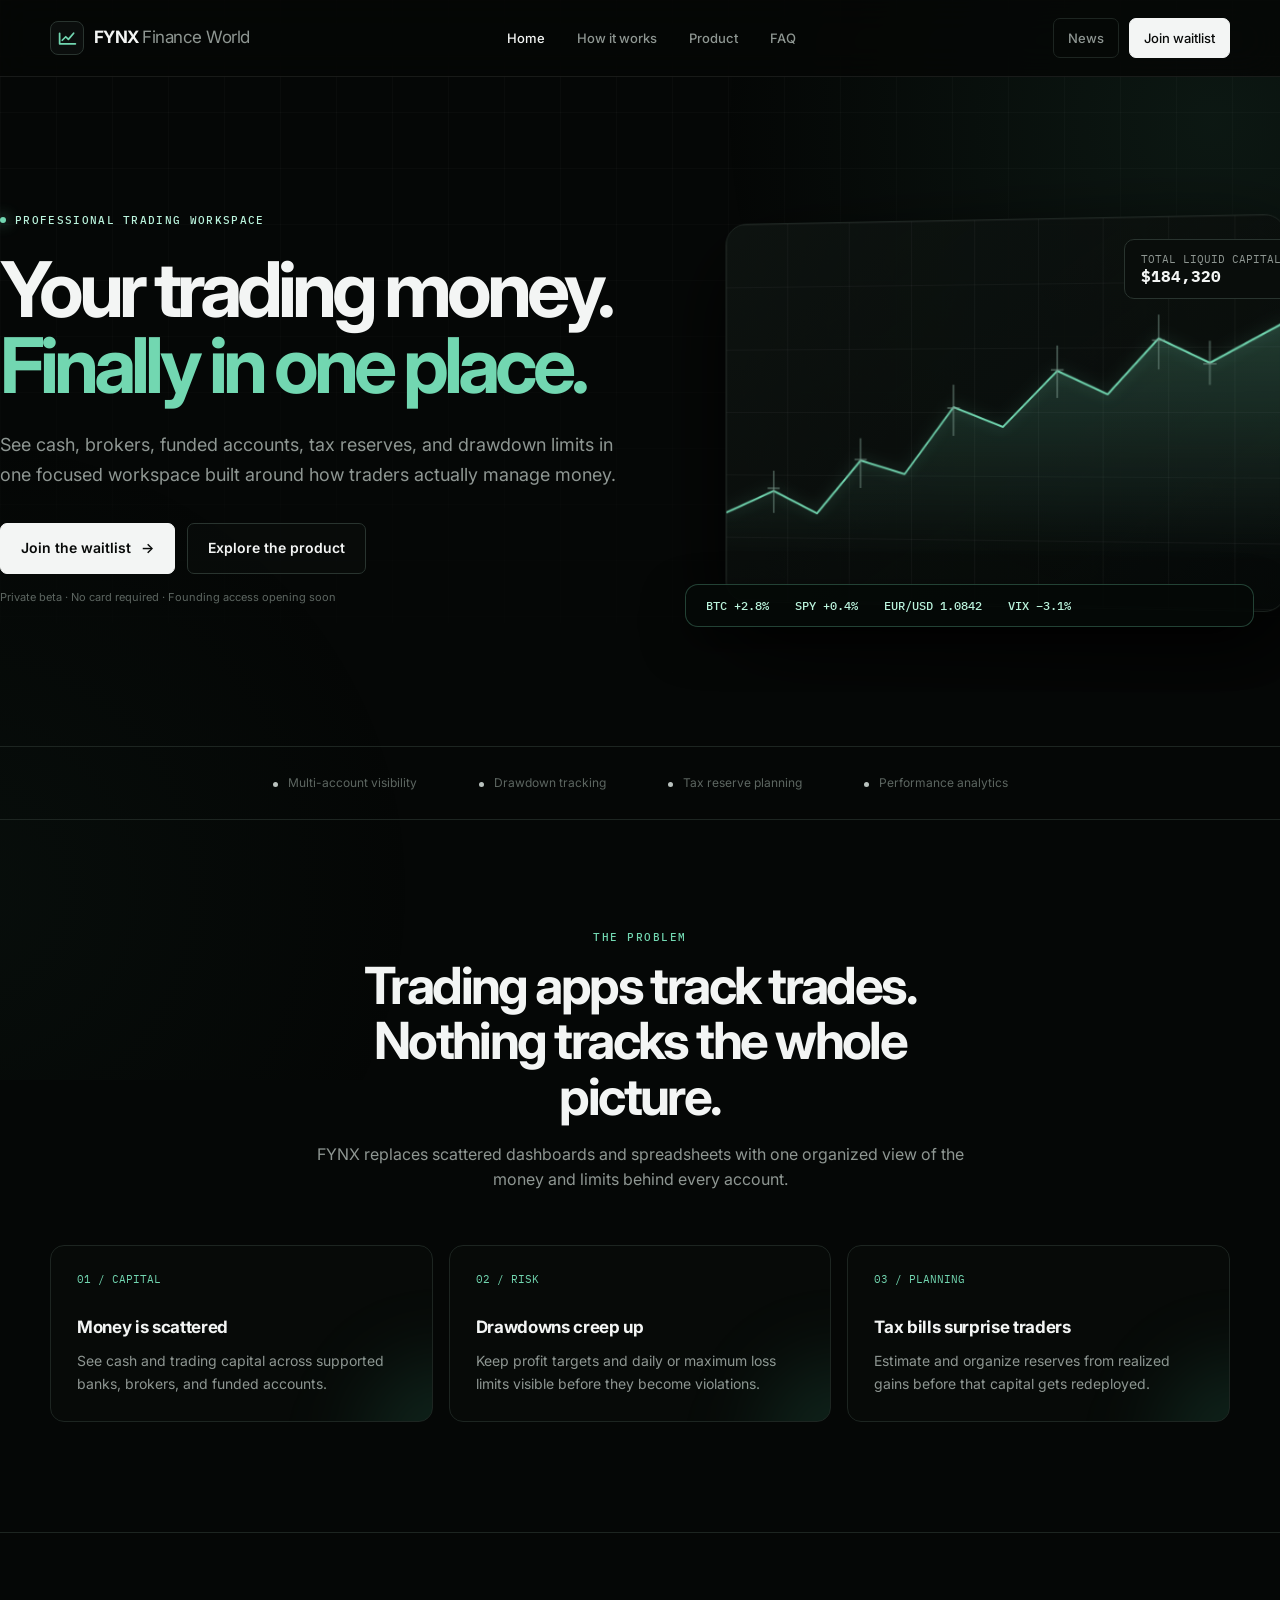
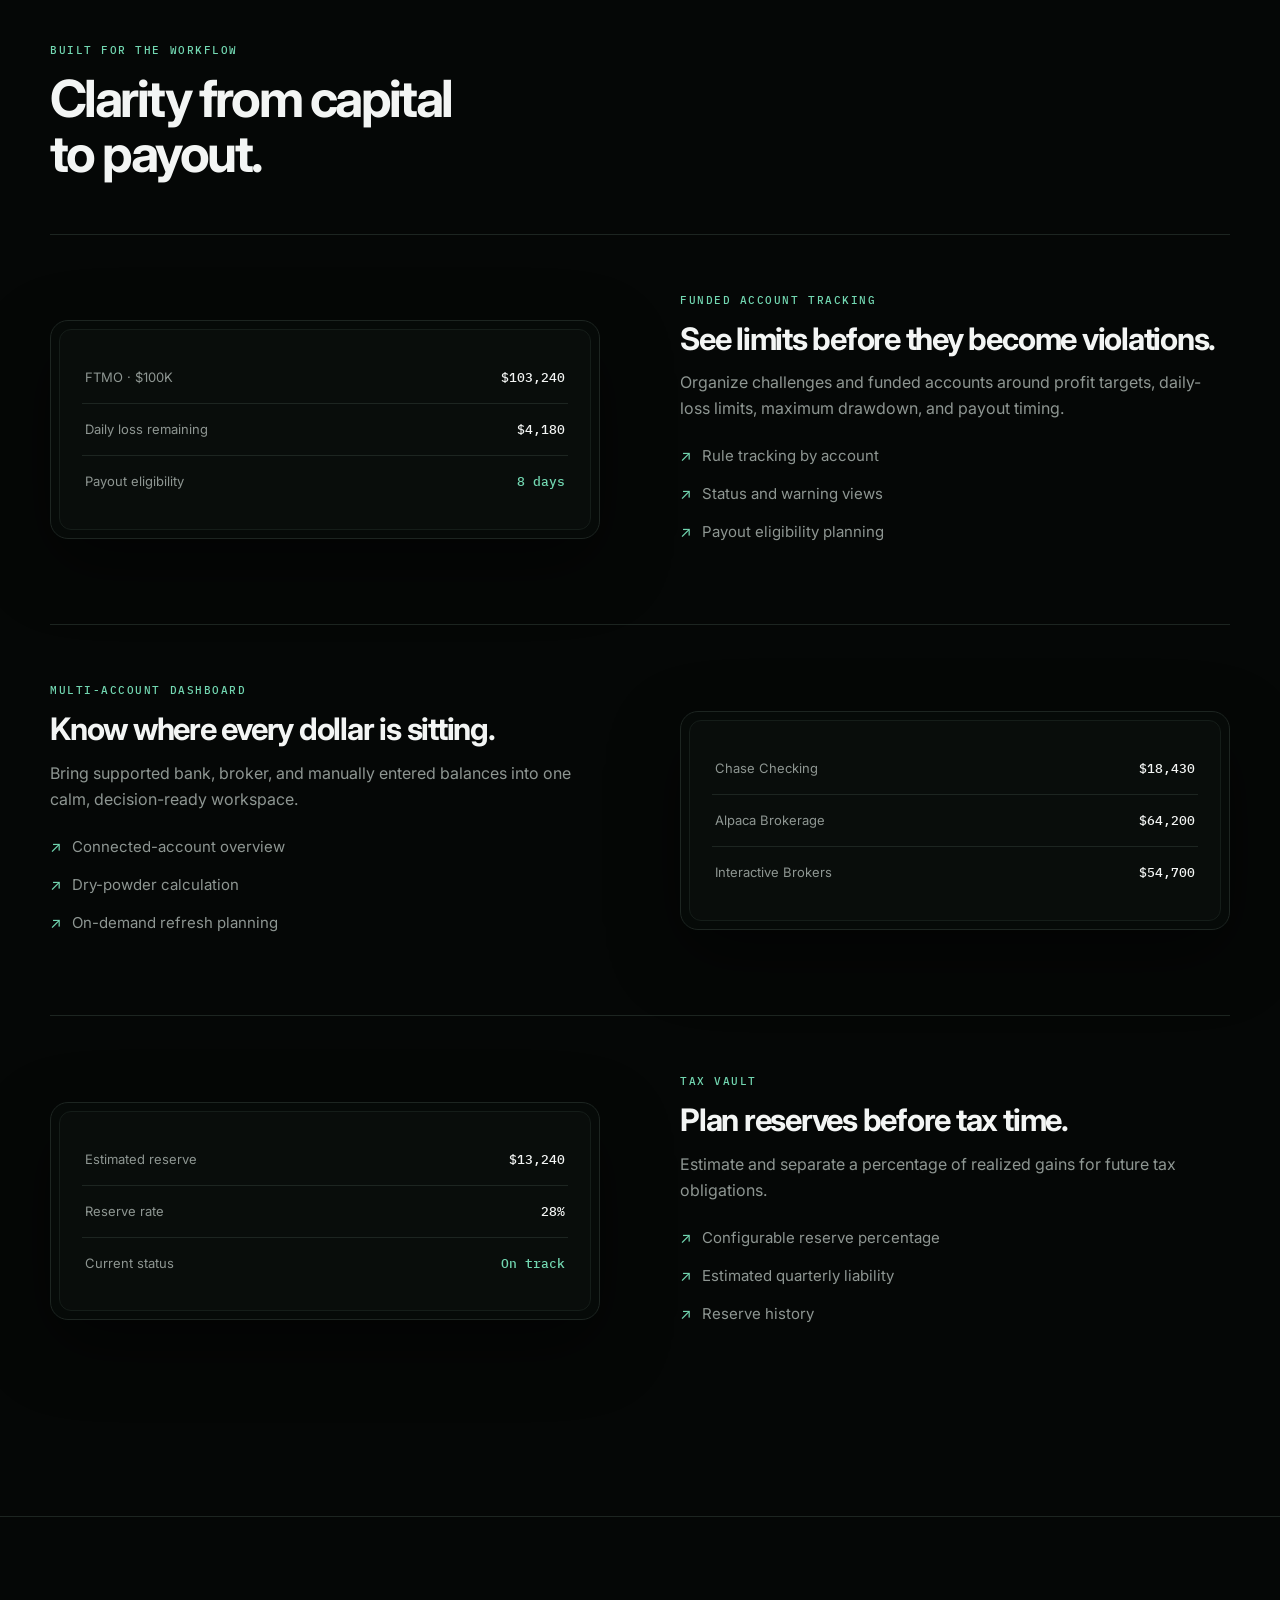
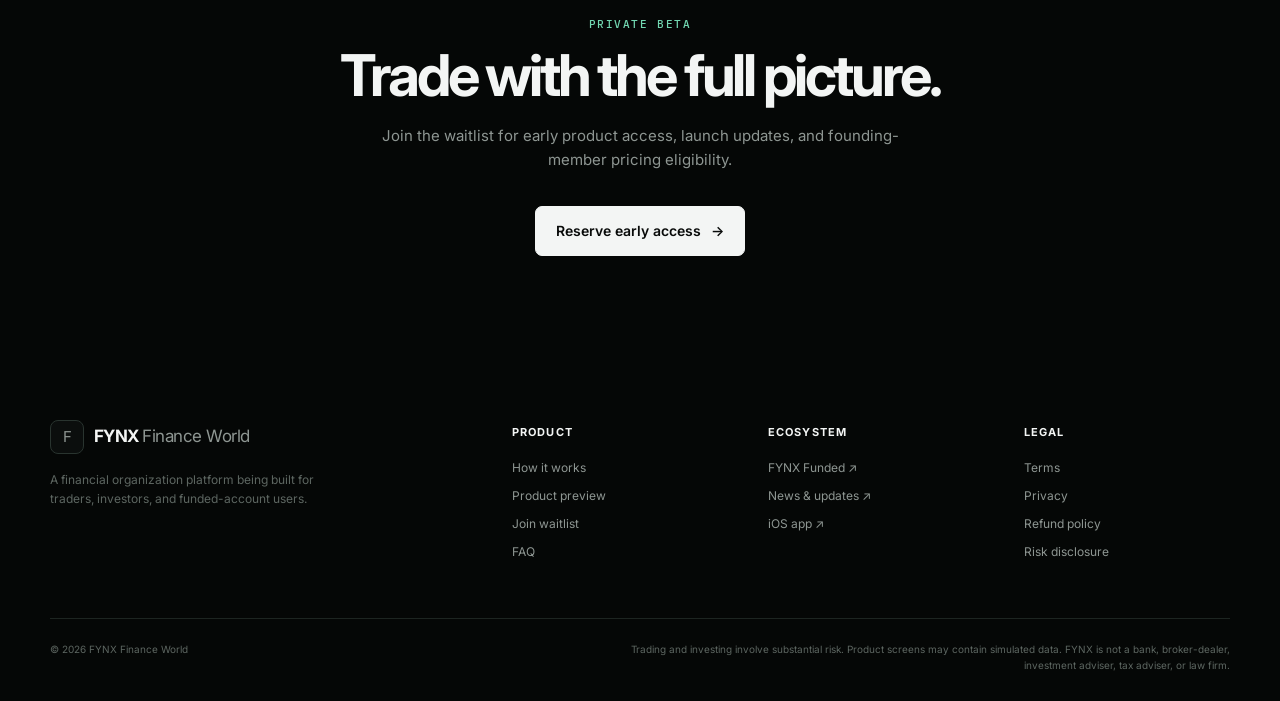
==== commit e80642aa: "Redesign Finance World to match FYNX visual system" ====
--- a/index.html
+++ b/index.html
@@ -1 +1,9 @@
-<!DOCTYPE html><html lang="en"><head><meta charset="UTF-8"><meta name="viewport" content="width=device-width,initial-scale=1"><title>Fynx — Money management built for traders</title><style>@import url('https://fonts.googleapis.com/css2?family=Fraunces:opsz,wght@9..144,400;9..144,500;9..144,600&family=Inter:wght@400;500;600&family=IBM+Plex+Mono:wght@400;500&display=swap');:root{--bg:#0E1512;--s1:#161F1B;--s2:#1D2822;--s3:#243329;--line:#2A3A33;--soft:#22302A;--text:#EDEFEA;--muted:#8FA096;--dim:#5E6E67;--gold:#C9A24B;--gd:#8A7333;--gf:rgba(201,162,75,.12);--pos:#5CBE8A;--neg:#D2665A;--display:'Fraunces',serif;--sans:'Inter',sans-serif;--mono:'IBM Plex Mono',monospace}*{box-sizing:border-box;margin:0;padding:0}body{background:var(--bg);color:var(--text);font:15px/1.6 var(--sans);-webkit-font-smoothing:antialiased}a{color:inherit}.wrap{max-width:1040px;margin:auto;padding:0 32px}.topnav{border-bottom:1px solid var(--soft)}.topnav .wrap{height:68px;display:flex;align-items:center;justify-content:space-between}.brand{display:flex;align-items:center;gap:9px;text-decoration:none}.brand-mark{width:26px;height:26px;border-radius:6px;background:var(--gf);border:1px solid var(--gd);display:grid;place-items:center;color:var(--gold);font-family:var(--display)}.brand-name{font:500 16px var(--display)}.nav-actions{display:flex;gap:10px;align-items:center}.nav-cta{font-size:13px;font-weight:500;border:1px solid var(--line);padding:8px 16px;border-radius:8px;color:var(--muted);text-decoration:none}.nav-cta:hover{border-color:var(--gd);color:var(--gold)}.resources{position:relative}.resources-btn{background:transparent;cursor:pointer}.resources-menu{display:none;position:absolute;right:0;top:44px;width:330px;background:var(--s1);border:1px solid var(--line);border-radius:12px;padding:8px;z-index:20;box-shadow:0 18px 45px #0006}.resources:hover .resources-menu,.resources:focus-within .resources-menu{display:block}.resources-menu a{display:block;text-decoration:none;padding:10px 12px;border-radius:8px}.resources-menu a:hover{background:var(--s2)}.resources-menu strong{display:block;font-size:13px}.resources-menu span{display:block;color:var(--dim);font-size:11px}.hero{padding:88px 0 64px;text-align:center}.eyebrow{display:inline-flex;gap:7px;align-items:center;color:var(--gold);background:var(--gf);border:1px solid var(--gd);border-radius:99px;padding:6px 13px;font-size:12px;margin-bottom:26px}.dot{width:5px;height:5px;border-radius:50%;background:var(--gold)}h1{font:500 44px/1.15 var(--display);max-width:680px;margin:0 auto 20px}.hero h1 em{font-style:normal;color:var(--gold)}.hero>div>p{font-size:16px;color:var(--muted);max-width:520px;margin:0 auto 34px}.hero-actions{display:flex;gap:12px;justify-content:center;margin-bottom:14px}.btn{font-size:14px;font-weight:500;padding:12px 22px;border-radius:9px;border:1px solid var(--line);cursor:pointer;text-decoration:none}.primary{background:var(--gold);color:#241B08;border:0}.ghost{color:var(--muted)}.hero-note{font-size:12px;color:var(--dim)}.preview{margin:56px auto 0;max-width:880px;border:1px solid var(--soft);border-radius:14px;background:var(--s1);padding:6px}.preview-inner{background:var(--s2);border-radius:9px;padding:26px 28px;text-align:left}.preview-row{display:flex;justify-content:space-between;align-items:center;margin-bottom:18px}.small-label{font-size:11px;color:var(--dim);text-transform:uppercase}.total{font:500 26px var(--mono)}.change{font-size:12px;color:var(--pos)}.bar{display:flex;height:8px;border-radius:4px;overflow:hidden;margin:18px 0 20px}.bar i:nth-child(1){width:28%;background:var(--gd)}.bar i:nth-child(2){width:65%;background:var(--s3)}.bar i:nth-child(3){width:7%;background:#3E6B57}.mini-grid{display:grid;grid-template-columns:repeat(3,1fr);gap:10px}.mini{background:var(--s1);border:1px solid var(--soft);border-radius:8px;padding:12px 14px}.mini b{display:block;font:500 15px var(--mono);margin-top:5px}.section{padding:76px 0;border-top:1px solid var(--soft)}.section-head{text-align:center;max-width:580px;margin:0 auto 46px}.section-tag{font-size:11px;color:var(--gold);text-transform:uppercase;letter-spacing:.6px;margin-bottom:12px}.section h2{font:500 28px var(--display);margin-bottom:12px}.section-head p,.card p,.feature p{color:var(--muted)}.cards{display:grid;grid-template-columns:repeat(3,1fr);gap:18px}.card{padding:22px;border:1px solid var(--soft);border-radius:12px}.num{font:12px var(--mono);color:var(--dim);margin-bottom:12px}.card h3{font-size:15px;margin-bottom:8px}.feature{display:grid;grid-template-columns:1fr 1fr;gap:48px;align-items:center;padding:44px 0;border-top:1px solid var(--soft)}.feature:first-of-type{border-top:0}.tag{display:inline-block;color:var(--gold);background:var(--gf);border:1px solid var(--gd);padding:4px 10px;border-radius:99px;font-size:11px;margin-bottom:14px}.feature h3{font:500 23px var(--display);margin-bottom:12px}.feature ul{list-style:none;margin-top:12px}.feature li{color:var(--muted);padding:5px 0}.feature li:before{content:'— ';color:var(--gd)}.visual{background:var(--s1);border:1px solid var(--soft);border-radius:12px;padding:20px}.row{display:flex;justify-content:space-between;padding:13px 0;border-bottom:1px solid var(--soft)}.row:last-child{border:0}.row span:last-child{font-family:var(--mono)}.pricing{display:grid;grid-template-columns:1fr 1fr;gap:18px;max-width:680px;margin:auto}.price{border:1px solid var(--soft);border-radius:14px;padding:28px}.price.featured{border-color:var(--gd);background:var(--gf)}.price-label{font-size:11px;color:var(--gold);text-transform:uppercase}.amount{font:500 32px var(--mono);margin:12px 0}.amount span{font:14px var(--sans);color:var(--dim)}.price p,.price li{color:var(--muted);font-size:13px}.price ul{list-style:none;margin:18px 0}.price li{padding:5px 0}.price li:before{content:'✓ ';color:var(--pos)}.price a{display:block;text-align:center;padding:11px;border-radius:8px;text-decoration:none;border:1px solid var(--line)}.price.featured a{background:var(--gold);color:#241B08;border:0}.waitlist{text-align:center;padding:80px 0;border-top:1px solid var(--soft)}.waitlist h2{font:500 30px var(--display);margin-bottom:12px}.waitlist p{color:var(--muted);max-width:450px;margin:0 auto 28px}.form-row{display:flex;gap:10px;max-width:400px;margin:auto}.form-row input{flex:1;background:var(--s1);border:1px solid var(--line);border-radius:8px;padding:12px 14px;color:var(--text)}.form-row a{background:var(--gold);color:#241B08;padding:12px 20px;border-radius:8px;text-decoration:none;font-weight:500}.footer{border-top:1px solid var(--soft);padding:58px 0 28px}.footer-grid{display:grid;grid-template-columns:1.5fr repeat(4,1fr);gap:38px}.footer-brand p{color:var(--dim);font-size:12px;max-width:230px;margin-top:14px}.footer h4{font-size:12px;margin-bottom:13px}.footer-links{display:flex;flex-direction:column;gap:9px}.footer-links a{color:var(--muted);font-size:12px;text-decoration:none}.footer-links a:hover{color:var(--gold)}.footer-bottom{border-top:1px solid var(--soft);margin-top:40px;padding-top:20px;display:flex;justify-content:space-between;gap:25px;color:var(--dim);font-size:11px}.disclosure{max-width:620px}@media(max-width:760px){h1{font-size:32px}.cards,.pricing,.mini-grid,.feature,.footer-grid{grid-template-columns:1fr}.form-row{flex-direction:column}.resources-menu{right:-100px;width:300px}.footer-bottom{flex-direction:column}.footer-grid{gap:26px}}</style></head><body><nav class="topnav"><div class="wrap"><a class="brand" href="index.html"><span class="brand-mark">F</span><span class="brand-name">Fynx</span></a><div class="nav-actions"><div class="resources"><button class="nav-cta resources-btn">Resources</button><div class="resources-menu"><a href="https://www.fynxfinanceworld.com" target="_blank"><strong>Main Platform ↗</strong><span>FYNX Finance World</span></a><a href="https://www.fynxfinanceworld.com/assets/docs/FYNX-Whitepaper.pdf" target="_blank"><strong>Whitepaper ↗</strong><span>Official documentation</span></a><a href="https://blog.fynxfinanceworld.com/#" target="_blank"><strong>Blog ↗</strong><span>Insights and updates</span></a><a href="https://apps.apple.com/us/app/fynx-finance-world/id6752357210" target="_blank"><strong>iOS App ↗</strong><span>Download on the App Store</span></a><a href="https://fynxfunded.com" target="_blank"><strong>FYNX Funded ↗</strong><span>Funded trading platform</span></a></div></div><a class="nav-cta" href="waitlist.html">Join waitlist</a></div></div></nav><header class="hero"><div class="wrap"><div class="eyebrow"><span class="dot"></span>Founding member pricing — limited spots</div><h1>The banking app built for how <em>traders</em> actually move money</h1><p>One dashboard for your cash, your brokers, and your funded accounts. Know what's safe to withdraw, what's set aside for taxes, and how close you are to a drawdown limit.</p><div class="hero-actions"><a class="btn primary" href="waitlist.html">Reserve founding access</a><a class="btn ghost" href="how-it-works.html">See how it works</a></div><div class="hero-note">No card required to join the waitlist · 40 founding spots at launch pricing</div><div class="preview"><div class="preview-inner"><div class="preview-row"><div><div class="small-label">Total liquid capital</div><div class="total">$184,320</div><div class="change">▲ $3,140 today</div></div><div class="small-label">5 accounts synced</div></div><div class="bar"><i></i><i></i><i></i></div><div class="mini-grid"><div class="mini"><span class="small-label">Dry powder</span><b>$52,180</b></div><div class="mini"><span class="small-label">FTMO drawdown</span><b>2.1% / 10%</b></div><div class="mini"><span class="small-label">Apex drawdown</span><b>6.8% / 8%</b></div></div></div></div></div></header><section class="section"><div class="wrap"><div class="section-head"><div class="section-tag">The problem</div><h2>Trading apps track your trades. Nothing tracks your money.</h2><p>Most traders use several disconnected apps and spreadsheets, making it harder to see available cash, funded-account risk, and tax reserves.</p></div><div class="cards"><div class="card"><div class="num">01</div><h3>Money is scattered</h3><p>Cash and trading capital sit across banks, brokers, and funded accounts.</p></div><div class="card"><div class="num">02</div><h3>Drawdowns creep up</h3><p>Limits are easy to miss when every firm uses a different dashboard.</p></div><div class="card"><div class="num">03</div><h3>Tax bills surprise traders</h3><p>Realized gains can be spent or reinvested before money is reserved.</p></div></div></div></section><section class="section"><div class="wrap"><div class="section-head"><div class="section-tag">What you get</div><h2>Built around the money traders actually manage</h2></div><div class="feature"><div><span class="tag">Funded account tracking</span><h3>See limits before they become violations</h3><p>Organize challenges and funded accounts around profit targets, daily-loss limits, maximum drawdown, and payout timing.</p><ul><li>Rule tracking by account</li><li>Status and warning views</li><li>Payout eligibility planning</li></ul></div><div class="visual"><div class="row"><span>FTMO — $100K</span><span>$103,240</span></div><div class="row"><span>Apex Capital — $50K</span><span>$47,900</span></div></div></div><div class="feature"><div><span class="tag">Multi-account dashboard</span><h3>See where your money is sitting</h3><p>Bring supported bank, broker, and manually entered balances into one clear workspace.</p><ul><li>Connected-account overview</li><li>Dry-powder calculation</li><li>On-demand refresh planning</li></ul></div><div class="visual"><div class="row"><span>Chase Checking</span><span>$18,430</span></div><div class="row"><span>Alpaca Brokerage</span><span>$64,200</span></div><div class="row"><span>Interactive Brokers</span><span>$54,700</span></div></div></div><div class="feature"><div><span class="tag">Tax vault</span><h3>Plan reserves before tax time</h3><p>Estimate and separate a percentage of realized gains for future tax obligations.</p><ul><li>Configurable reserve percentage</li><li>Estimated quarterly liability</li><li>Reserve history</li></ul></div><div class="visual"><div class="row"><span>Vault balance</span><span>$13,240</span></div><div class="row"><span>AAPL gain reserve</span><span>$471</span></div></div></div></div></section><section class="section"><div class="wrap"><div class="section-head"><div class="section-tag">Founding pricing</div><h2>Lock in launch pricing</h2><p>The first 40 members are planned to receive founding pricing when paid access opens.</p></div><div class="pricing"><div class="price"><div class="price-label">Waitlist</div><div class="amount">Free</div><p>Get early-access updates.</p><ul><li>Early-access invitation</li><li>Product updates</li><li>No payment required</li></ul><a href="waitlist.html">Join waitlist</a></div><div class="price featured"><div class="price-label">Founding member</div><div class="amount">$7<span>/mo, planned</span></div><p>Final billing terms will be shown before purchase.</p><ul><li>Priority beta access</li><li>Founding-price eligibility</li><li>Product feedback channel</li></ul><a href="waitlist.html">Reserve founding access</a></div></div></div></section><section class="waitlist"><div class="wrap"><h2>Get in before the founding spots are gone</h2><p>Join with your name and email to receive early-access and product-launch updates.</p><div class="form-row"><input type="email" placeholder="you@email.com" aria-label="Email"><a href="waitlist.html">Reserve my spot</a></div></div></section><footer class="footer"><div class="wrap"><div class="footer-grid"><div class="footer-brand"><a class="brand" href="index.html"><span class="brand-mark">F</span><span class="brand-name">Fynx Finance World</span></a><p>A financial organization platform being built for traders, investors, and funded-account users.</p></div><div><h4>Product</h4><div class="footer-links"><a href="how-it-works.html">How it works</a><a href="waitlist.html">Join waitlist</a><a href="faq.html">FAQ</a><a href="https://apps.apple.com/us/app/fynx-finance-world/id6752357210" target="_blank">iOS App ↗</a></div></div><div><h4>Company</h4><div class="footer-links"><a href="https://www.fynxfinanceworld.com" target="_blank">Finance World ↗</a><a href="https://blog.fynxfinanceworld.com/#" target="_blank">Blog ↗</a><a href="https://fynxfunded.com" target="_blank">FYNX Funded ↗</a><a href="https://www.fynxfinanceworld.com/assets/docs/FYNX-Whitepaper.pdf" target="_blank">Whitepaper ↗</a></div></div><div><h4>Legal</h4><div class="footer-links"><a href="terms.html">Terms of Service</a><a href="privacy.html">Privacy Policy</a><a href="refund.html">Refund Policy</a><a href="risk-disclosure.html">Risk Disclosure</a></div></div><div><h4>Connect</h4><div class="footer-links"><a href="mailto:support@fynxfinanceworld.com">Support</a><a href="https://blog.fynxfinanceworld.com/#" target="_blank">News & updates ↗</a><a href="admin-login.html">Owner access</a></div></div></div><div class="footer-bottom"><span>© 2026 Fynx Finance World. All rights reserved.</span><span class="disclosure">Trading and investing involve substantial risk. Product screens may contain simulated data. Fynx is not a bank, broker-dealer, investment adviser, tax adviser, or law firm.</span></div></div></footer></body></html>+<!doctype html><html lang="en"><head><meta charset="UTF-8"><meta name="viewport" content="width=device-width,initial-scale=1"><meta name="description" content="FYNX brings cash, brokerage balances, funded-account risk, and tax reserves into one clear trading workspace."><title>FYNX Finance World — One workspace for your trading money</title><link rel="stylesheet" href="assets/fynx.css"></head><body>
+<header class="site-header"><nav class="shell nav" aria-label="Main navigation"><a class="logo" href="index.html" aria-label="FYNX Finance World home"><span class="logo-mark"><svg viewBox="0 0 24 24" fill="none"><path d="M3 18V6m0 12h18M6 14l4-4 3 3 6-7" stroke="currentColor" stroke-width="2" stroke-linecap="round" stroke-linejoin="round"/></svg></span><strong>FYNX <span>Finance World</span></strong></a><div class="nav-links"><a href="index.html">Home</a><a href="how-it-works.html">How it works</a><a href="product-preview.html">Product</a><a href="faq.html">FAQ</a></div><button class="menu-toggle" data-menu-toggle aria-label="Open navigation" aria-expanded="false">☰</button><div class="nav-actions"><a class="nav-action" href="https://blog.fynxfinanceworld.com/#">News</a><a class="nav-action primary" href="waitlist.html">Join waitlist</a></div></nav></header>
+<main><section class="hero"><div class="shell hero-grid"><div class="hero-copy"><div class="kicker">Professional trading workspace</div><h1>Your trading money.<br><span>Finally in one place.</span></h1><p class="lede">See cash, brokers, funded accounts, tax reserves, and drawdown limits in one focused workspace built around how traders actually manage money.</p><div class="actions"><a class="button primary" href="waitlist.html">Join the waitlist <span class="arrow">→</span></a><a class="button" href="product-preview.html">Explore the product</a></div><p class="fine-print">Private beta · No card required · Founding access opening soon</p></div>
+<div class="market-visual" aria-label="Animated overview of market and account performance"><div class="chart-card"><svg class="chart-svg" viewBox="0 0 620 300" preserveAspectRatio="none" aria-hidden="true"><defs><linearGradient id="area" x1="0" y1="0" x2="0" y2="1"><stop offset="0" stop-color="#72d7b1"/><stop offset="1" stop-color="#72d7b1" stop-opacity="0"/></linearGradient></defs><path class="chart-fill" d="M0 250L55 225 105 250 155 190 205 205 260 130 315 152 375 90 430 116 485 55 540 82 620 38V300H0Z"/><path class="chart-path" d="M0 250L55 225 105 250 155 190 205 205 260 130 315 152 375 90 430 116 485 55 540 82 620 38"/><g stroke="#78968a"><path class="candle" d="M55 202v48m-7-28h14"/><path class="candle" d="M155 165v56m-7-32h14"/><path class="candle" d="M260 105v57m-7-31h14"/><path class="candle" d="M375 62v58m-7-31h14"/><path class="candle" d="M485 29v60m-7-32h14"/><path class="candle" d="M540 58v48m-7-23h14"/></g></svg></div><div class="metric-float">TOTAL LIQUID CAPITAL<strong>$184,320</strong></div><div class="ticker"><span>BTC +2.8%</span><span>SPY +0.4%</span><span>EUR/USD 1.0842</span><span>VIX −3.1%</span></div></div></div></section>
+<div class="strip"><div class="shell strip-inner"><span>Multi-account visibility</span><span>Drawdown tracking</span><span>Tax reserve planning</span><span>Performance analytics</span></div></div>
+<section class="section"><div class="shell"><div class="section-head center"><div class="eyebrow">The problem</div><h2>Trading apps track trades.<br>Nothing tracks the whole picture.</h2><p>FYNX replaces scattered dashboards and spreadsheets with one organized view of the money and limits behind every account.</p></div><div class="grid-3"><article class="card"><div class="card-no">01 / CAPITAL</div><h3>Money is scattered</h3><p>See cash and trading capital across supported banks, brokers, and funded accounts.</p></article><article class="card"><div class="card-no">02 / RISK</div><h3>Drawdowns creep up</h3><p>Keep profit targets and daily or maximum loss limits visible before they become violations.</p></article><article class="card"><div class="card-no">03 / PLANNING</div><h3>Tax bills surprise traders</h3><p>Estimate and organize reserves from realized gains before that capital gets redeployed.</p></article></div></div></section>
+<section class="section"><div class="shell"><div class="section-head"><div class="eyebrow">Built for the workflow</div><h2>Clarity from capital<br>to payout.</h2></div><div class="feature-row"><div class="feature-copy"><div class="eyebrow">Funded account tracking</div><h3>See limits before they become violations.</h3><p class="copy">Organize challenges and funded accounts around profit targets, daily-loss limits, maximum drawdown, and payout timing.</p><ul><li>Rule tracking by account</li><li>Status and warning views</li><li>Payout eligibility planning</li></ul></div><div class="data-card"><div class="data-card-inner"><div class="data-row"><span>FTMO · $100K</span><strong>$103,240</strong></div><div class="data-row"><span>Daily loss remaining</span><strong>$4,180</strong></div><div class="data-row"><span>Payout eligibility</span><strong class="accent">8 days</strong></div></div></div></div><div class="feature-row"><div class="feature-copy"><div class="eyebrow">Multi-account dashboard</div><h3>Know where every dollar is sitting.</h3><p class="copy">Bring supported bank, broker, and manually entered balances into one calm, decision-ready workspace.</p><ul><li>Connected-account overview</li><li>Dry-powder calculation</li><li>On-demand refresh planning</li></ul></div><div class="data-card"><div class="data-card-inner"><div class="data-row"><span>Chase Checking</span><strong>$18,430</strong></div><div class="data-row"><span>Alpaca Brokerage</span><strong>$64,200</strong></div><div class="data-row"><span>Interactive Brokers</span><strong>$54,700</strong></div></div></div></div><div class="feature-row"><div class="feature-copy"><div class="eyebrow">Tax vault</div><h3>Plan reserves before tax time.</h3><p class="copy">Estimate and separate a percentage of realized gains for future tax obligations.</p><ul><li>Configurable reserve percentage</li><li>Estimated quarterly liability</li><li>Reserve history</li></ul></div><div class="data-card"><div class="data-card-inner"><div class="data-row"><span>Estimated reserve</span><strong>$13,240</strong></div><div class="data-row"><span>Reserve rate</span><strong>28%</strong></div><div class="data-row"><span>Current status</span><strong class="accent">On track</strong></div></div></div></div></div></section>
+<section class="cta"><div class="eyebrow">Private beta</div><h2>Trade with the full picture.</h2><p>Join the waitlist for early product access, launch updates, and founding-member pricing eligibility.</p><div class="actions"><a class="button primary" href="waitlist.html">Reserve early access <span class="arrow">→</span></a></div></section></main>
+<footer class="site-footer"><div class="shell"><div class="footer-grid"><div class="footer-brand"><a class="logo" href="index.html"><span class="logo-mark">F</span><strong>FYNX <span>Finance World</span></strong></a><p>A financial organization platform being built for traders, investors, and funded-account users.</p></div><div class="footer-col"><h4>Product</h4><a href="how-it-works.html">How it works</a><a href="product-preview.html">Product preview</a><a href="waitlist.html">Join waitlist</a><a href="faq.html">FAQ</a></div><div class="footer-col"><h4>Ecosystem</h4><a href="https://fynxfunded.com">FYNX Funded ↗</a><a href="https://blog.fynxfinanceworld.com/#">News & updates ↗</a><a href="https://apps.apple.com/us/app/fynx-finance-world/id6752357210">iOS app ↗</a></div><div class="footer-col"><h4>Legal</h4><a href="terms.html">Terms</a><a href="privacy.html">Privacy</a><a href="refund.html">Refund policy</a><a href="risk-disclosure.html">Risk disclosure</a></div></div><div class="footer-bottom"><span>© 2026 FYNX Finance World</span><span>Trading and investing involve substantial risk. Product screens may contain simulated data. FYNX is not a bank, broker-dealer, investment adviser, tax adviser, or law firm.</span></div></div></footer><script src="assets/fynx.js"></script></body></html>
--- a/assets/fynx.css
+++ b/assets/fynx.css
@@ -0,0 +1,18 @@
+@import url('https://fonts.googleapis.com/css2?family=Inter:wght@400;500;600;700&family=IBM+Plex+Mono:wght@400;500&display=swap');
+
+:root{--ink:#f3f5f4;--muted:#8e9692;--dim:#5d6661;--bg:#050706;--panel:#0b0f0d;--panel2:#101612;--line:#1d2521;--line2:#29342f;--mint:#72d7b1;--mint2:#baf3dc;--glow:rgba(74,198,151,.13);--danger:#e2766d;--sans:'Inter',system-ui,sans-serif;--mono:'IBM Plex Mono',monospace}
+*{box-sizing:border-box}html{scroll-behavior:smooth}body{margin:0;background:var(--bg);color:var(--ink);font-family:var(--sans);font-size:15px;line-height:1.6;-webkit-font-smoothing:antialiased}body:before{content:"";position:fixed;inset:0;pointer-events:none;z-index:-2;background:linear-gradient(rgba(255,255,255,.026) 1px,transparent 1px),linear-gradient(90deg,rgba(255,255,255,.026) 1px,transparent 1px);background-size:56px 56px;mask-image:linear-gradient(to bottom,black,transparent 88%)}body:after{content:"";position:fixed;z-index:-3;inset:-20%;pointer-events:none;background:radial-gradient(circle at 82% 24%,rgba(67,145,113,.12),transparent 28%),radial-gradient(circle at 12% 85%,rgba(46,99,78,.08),transparent 24%)}
+a{color:inherit}.shell{width:min(1180px,calc(100% - 48px));margin:auto}.site-header{position:sticky;top:0;z-index:40;border-bottom:1px solid rgba(255,255,255,.08);background:rgba(5,7,6,.82);backdrop-filter:blur(18px)}.nav{height:76px;display:flex;align-items:center;gap:36px}.logo{display:flex;align-items:center;gap:10px;text-decoration:none;white-space:nowrap}.logo-mark{width:34px;height:34px;display:grid;place-items:center;border:1px solid var(--line2);border-radius:8px;background:#0b0e0d}.logo-mark svg{width:21px;color:var(--mint)}.logo strong{font-size:17px;letter-spacing:-.03em}.logo span{color:var(--muted);font-weight:400}.nav-links{display:flex;gap:32px;margin:auto}.nav-links a,.nav-action{color:var(--muted);font-size:13px;font-weight:500;text-decoration:none;transition:.2s}.nav-links a:hover,.nav-links a[aria-current="page"]{color:var(--ink)}.nav-actions{display:flex;align-items:center;gap:10px}.nav-action{border:1px solid var(--line);border-radius:7px;padding:9px 14px}.nav-action.primary,.button.primary{background:var(--ink);color:#080a09;border-color:var(--ink)}.menu-toggle{display:none;background:none;border:0;color:var(--ink);font-size:22px}
+.hero{min-height:670px;display:flex;align-items:center;border-bottom:1px solid var(--line);overflow:hidden}.hero-grid{width:100%;display:grid;grid-template-columns:1.05fr .95fr;gap:70px;align-items:center;padding:96px 0}.kicker{display:inline-flex;align-items:center;gap:9px;color:var(--mint2);font:500 11px var(--mono);letter-spacing:.12em;text-transform:uppercase}.kicker:before{content:"";width:6px;height:6px;border-radius:50%;background:var(--mint);box-shadow:0 0 14px var(--mint)}h1,h2,h3,p{margin-top:0}.hero h1{font-size:clamp(48px,6vw,78px);line-height:.99;letter-spacing:-.065em;margin:22px 0 26px;max-width:760px}.hero h1 span,.accent{color:var(--mint)}.lede{font-size:18px;line-height:1.65;color:var(--muted);max-width:650px}.actions{display:flex;gap:12px;flex-wrap:wrap;margin-top:34px}.button{display:inline-flex;align-items:center;justify-content:center;gap:10px;text-decoration:none;border:1px solid var(--line2);padding:13px 20px;border-radius:7px;font-weight:600;font-size:14px;transition:.2s;background:rgba(11,15,13,.55)}.button:hover{transform:translateY(-2px);border-color:#45534c}.button.primary:hover{background:var(--mint2);border-color:var(--mint2)}.button .arrow{transition:.2s}.button:hover .arrow{transform:translateX(3px)}.fine-print{font-size:11px;color:var(--dim);margin-top:15px}
+.market-visual{position:relative;height:430px}.chart-card{position:absolute;inset:22px 0 20px 12px;border:1px solid var(--line);border-radius:22px;background:linear-gradient(145deg,rgba(13,19,16,.94),rgba(6,9,8,.8));overflow:hidden;transform:perspective(900px) rotateY(-5deg);box-shadow:0 35px 90px #000}.chart-card:before{content:"";position:absolute;inset:0;background:linear-gradient(rgba(255,255,255,.035) 1px,transparent 1px),linear-gradient(90deg,rgba(255,255,255,.035) 1px,transparent 1px);background-size:64px 64px}.chart-svg{position:absolute;inset:70px 0 0;width:100%;height:70%;overflow:visible}.chart-path{fill:none;stroke:var(--mint);stroke-width:2;stroke-linecap:round;stroke-linejoin:round;filter:drop-shadow(0 0 8px rgba(114,215,177,.4));stroke-dasharray:900;stroke-dashoffset:900;animation:draw 2.2s .35s ease forwards}.chart-fill{fill:url(#area);opacity:0;animation:fade .9s 1.4s forwards}.candle{transform-box:fill-box;transform-origin:center;animation:candle 3.2s ease-in-out infinite alternate}.candle:nth-of-type(2n){animation-delay:.4s}.ticker{position:absolute;left:-20px;right:26px;bottom:0;display:flex;gap:26px;overflow:hidden;padding:13px 20px;border:1px solid rgba(114,215,177,.28);border-radius:13px;background:rgba(5,9,7,.92);box-shadow:0 16px 40px #0008;color:var(--mint2);font:500 12px var(--mono);white-space:nowrap}.metric-float{position:absolute;right:-18px;top:42px;padding:12px 16px;border:1px solid var(--line2);border-radius:10px;background:#090d0b;color:var(--muted);font:11px var(--mono)}.metric-float strong{display:block;color:var(--ink);font-size:16px}
+@keyframes draw{to{stroke-dashoffset:0}}@keyframes fade{to{opacity:.22}}@keyframes candle{to{transform:translateY(-6px)}}@keyframes rise{from{opacity:0;transform:translateY(22px)}to{opacity:1;transform:none}}
+.hero-copy>*{animation:rise .7s both}.hero-copy>*:nth-child(2){animation-delay:.08s}.hero-copy>*:nth-child(3){animation-delay:.15s}.hero-copy>*:nth-child(4){animation-delay:.22s}
+.strip{border-bottom:1px solid var(--line)}.strip-inner{min-height:72px;display:flex;align-items:center;justify-content:center;gap:62px;color:var(--dim);font-size:12px}.strip span:before{content:"";display:inline-block;width:5px;height:5px;margin-right:10px;border-radius:50%;background:#bac2be}
+.section{padding:110px 0;border-bottom:1px solid var(--line)}.section-head{max-width:650px;margin-bottom:52px}.section-head.center{text-align:center;margin-left:auto;margin-right:auto}.eyebrow{font:500 11px var(--mono);letter-spacing:.14em;text-transform:uppercase;color:var(--mint);margin-bottom:14px}.section h2,.page-hero h1{font-size:clamp(34px,4vw,54px);line-height:1.08;letter-spacing:-.05em;margin-bottom:18px}.section-head p,.copy{color:var(--muted);font-size:16px}.grid-3{display:grid;grid-template-columns:repeat(3,1fr);gap:16px}.grid-2{display:grid;grid-template-columns:repeat(2,1fr);gap:16px}.card{position:relative;border:1px solid var(--line);border-radius:14px;padding:26px;background:rgba(9,13,11,.72);transition:.25s;overflow:hidden}.card:hover{transform:translateY(-4px);border-color:#33423b;background:rgba(12,18,15,.9)}.card:after{content:"";position:absolute;width:160px;height:160px;border-radius:50%;background:var(--glow);filter:blur(40px);right:-90px;bottom:-100px}.card-no{font:11px var(--mono);color:var(--mint);margin-bottom:28px}.card h3{font-size:17px;letter-spacing:-.02em;margin-bottom:9px}.card p{color:var(--muted);font-size:14px;margin:0}.feature-row{display:grid;grid-template-columns:1fr 1fr;align-items:center;gap:80px;padding:58px 0;border-top:1px solid var(--line)}.feature-row:nth-child(even) .feature-copy{order:2}.feature-copy h3{font-size:31px;letter-spacing:-.04em;line-height:1.15;margin:14px 0}.feature-copy ul{padding:0;list-style:none;color:var(--muted)}.feature-copy li{padding:7px 0}.feature-copy li:before{content:"↗";color:var(--mint);margin-right:10px}.data-card{border:1px solid var(--line);border-radius:18px;padding:8px;background:rgba(8,12,10,.7);box-shadow:0 25px 70px #0007}.data-card-inner{border:1px solid #151d19;border-radius:12px;background:#090d0b;padding:22px}.data-row{display:flex;justify-content:space-between;align-items:center;padding:15px 3px;border-bottom:1px solid var(--line);font-size:13px}.data-row:last-child{border:0}.data-row span{color:var(--muted)}.data-row strong{font:500 13px var(--mono)}
+.cta{text-align:center;padding:100px 24px}.cta h2{font-size:clamp(34px,4.5vw,58px);letter-spacing:-.055em;line-height:1.05;margin-bottom:18px}.cta p{max-width:520px;margin:0 auto;color:var(--muted)}.cta .actions{justify-content:center}
+.site-footer{padding:64px 0 28px}.footer-grid{display:grid;grid-template-columns:2fr repeat(3,1fr);gap:50px}.footer-brand p{max-width:290px;color:var(--dim);font-size:12px;margin-top:16px}.footer-col h4{font-size:11px;text-transform:uppercase;letter-spacing:.1em;margin:4px 0 16px}.footer-col a{display:block;color:var(--muted);font-size:12px;text-decoration:none;margin:9px 0}.footer-col a:hover{color:var(--ink)}.footer-bottom{display:flex;justify-content:space-between;gap:40px;border-top:1px solid var(--line);margin-top:48px;padding-top:22px;color:var(--dim);font-size:10px}.footer-bottom span:last-child{max-width:650px;text-align:right}
+.page-hero{padding:105px 0 68px;border-bottom:1px solid var(--line)}.page-hero p{color:var(--muted);font-size:17px;max-width:670px}.content{padding:72px 0 110px}.content-narrow{max-width:760px}.prose h2{font-size:22px;letter-spacing:-.03em;margin:42px 0 12px}.prose p,.prose li{color:var(--muted)}.prose a{color:var(--mint)}.faq{display:grid;gap:10px}.faq details{border:1px solid var(--line);border-radius:10px;background:rgba(9,13,11,.7);padding:19px 22px}.faq summary{cursor:pointer;font-weight:600;list-style:none}.faq summary:after{content:"+";float:right;color:var(--mint);font:20px var(--mono)}.faq details[open] summary:after{content:"−"}.faq p{color:var(--muted);margin:14px 0 0}
+.form-shell{min-height:calc(100vh - 77px);display:grid;grid-template-columns:1fr 1fr}.form-aside{position:relative;display:flex;flex-direction:column;justify-content:flex-end;padding:72px;border-right:1px solid var(--line);overflow:hidden}.form-aside h1{font-size:clamp(40px,5vw,66px);line-height:1;letter-spacing:-.06em;max-width:600px}.form-aside p{color:var(--muted);max-width:460px}.form-card-wrap{display:grid;place-items:center;padding:50px}.form-card{width:min(100%,480px);border:1px solid var(--line);background:rgba(9,13,11,.86);border-radius:14px;padding:34px}.form-card h1,.form-card h2{font-size:31px;letter-spacing:-.04em;line-height:1.15}.field{margin:16px 0}.field label{display:block;color:var(--muted);font-size:12px;margin-bottom:7px}.field input{width:100%;background:#0d1310;border:1px solid var(--line2);border-radius:7px;padding:13px 14px;color:var(--ink);font:14px var(--sans)}.field input:focus{outline:none;border-color:var(--mint);box-shadow:0 0 0 3px rgba(114,215,177,.08)}.submit{width:100%;background:var(--ink);border:0;border-radius:7px;color:#080a09;padding:13px;font-weight:700;cursor:pointer}.submit:hover{background:var(--mint2)}
+@media(max-width:850px){.shell{width:min(100% - 32px,1180px)}.nav{height:66px}.nav-links{display:none;position:absolute;top:66px;left:0;right:0;padding:18px 24px;background:#070a08;border-bottom:1px solid var(--line);flex-direction:column;gap:16px}.nav-links.open{display:flex}.menu-toggle{display:block;margin-left:auto}.nav-actions .nav-action:not(.primary){display:none}.hero{min-height:auto}.hero-grid{grid-template-columns:1fr;padding:78px 0 60px;gap:25px}.hero h1{font-size:48px}.market-visual{height:340px}.feature-row{grid-template-columns:1fr;gap:28px}.feature-row:nth-child(even) .feature-copy{order:0}.grid-3,.grid-2{grid-template-columns:1fr}.section{padding:78px 0}.strip-inner{justify-content:flex-start;overflow:auto;gap:30px}.footer-grid{grid-template-columns:1fr 1fr}.form-shell{grid-template-columns:1fr}.form-aside{min-height:360px;padding:48px 24px;border-right:0;border-bottom:1px solid var(--line)}.form-card-wrap{padding:36px 18px}}
+@media(max-width:520px){.hero h1{font-size:40px}.market-visual{height:270px}.metric-float{right:4px}.footer-grid{grid-template-columns:1fr}.footer-bottom{flex-direction:column}.footer-bottom span:last-child{text-align:left}.nav-action.primary{padding:8px 11px}.logo span{display:none}}
+@media(prefers-reduced-motion:reduce){*{scroll-behavior:auto!important;animation-duration:.01ms!important;animation-iteration-count:1!important;transition:none!important}}
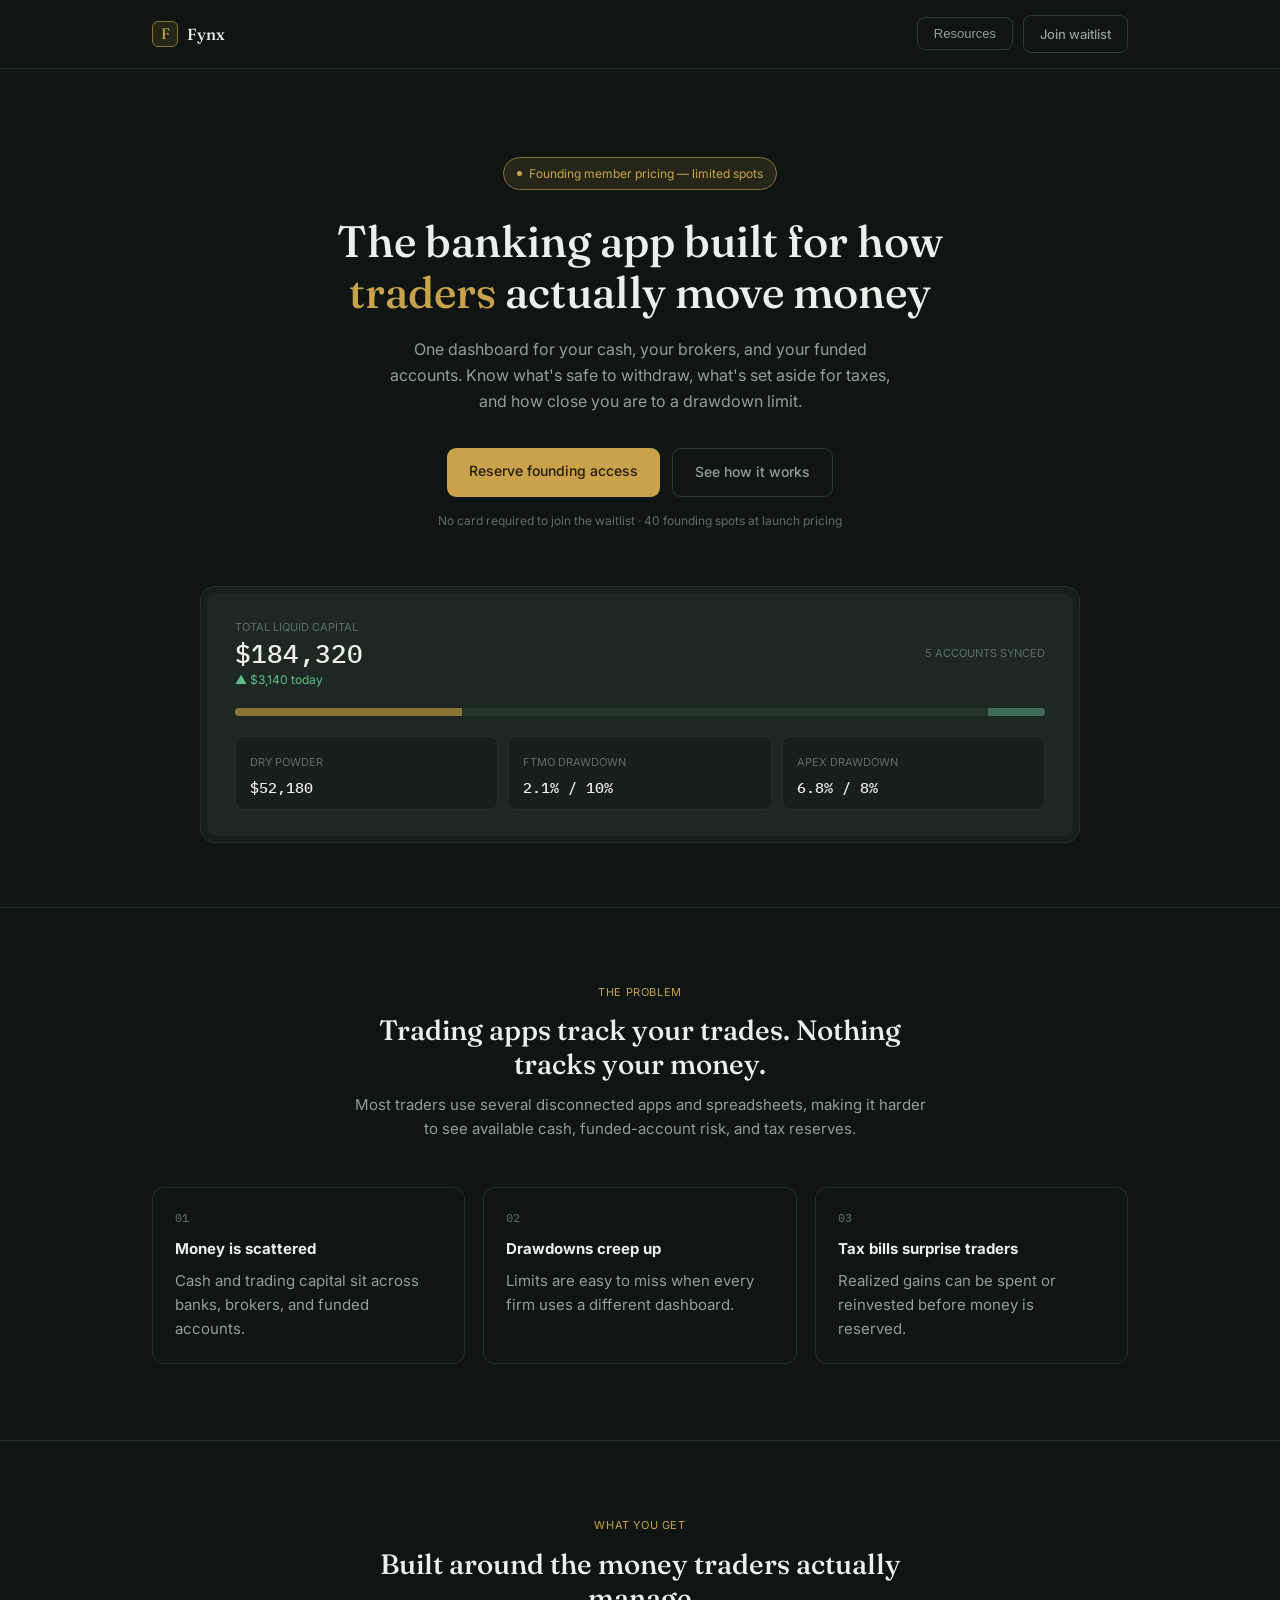
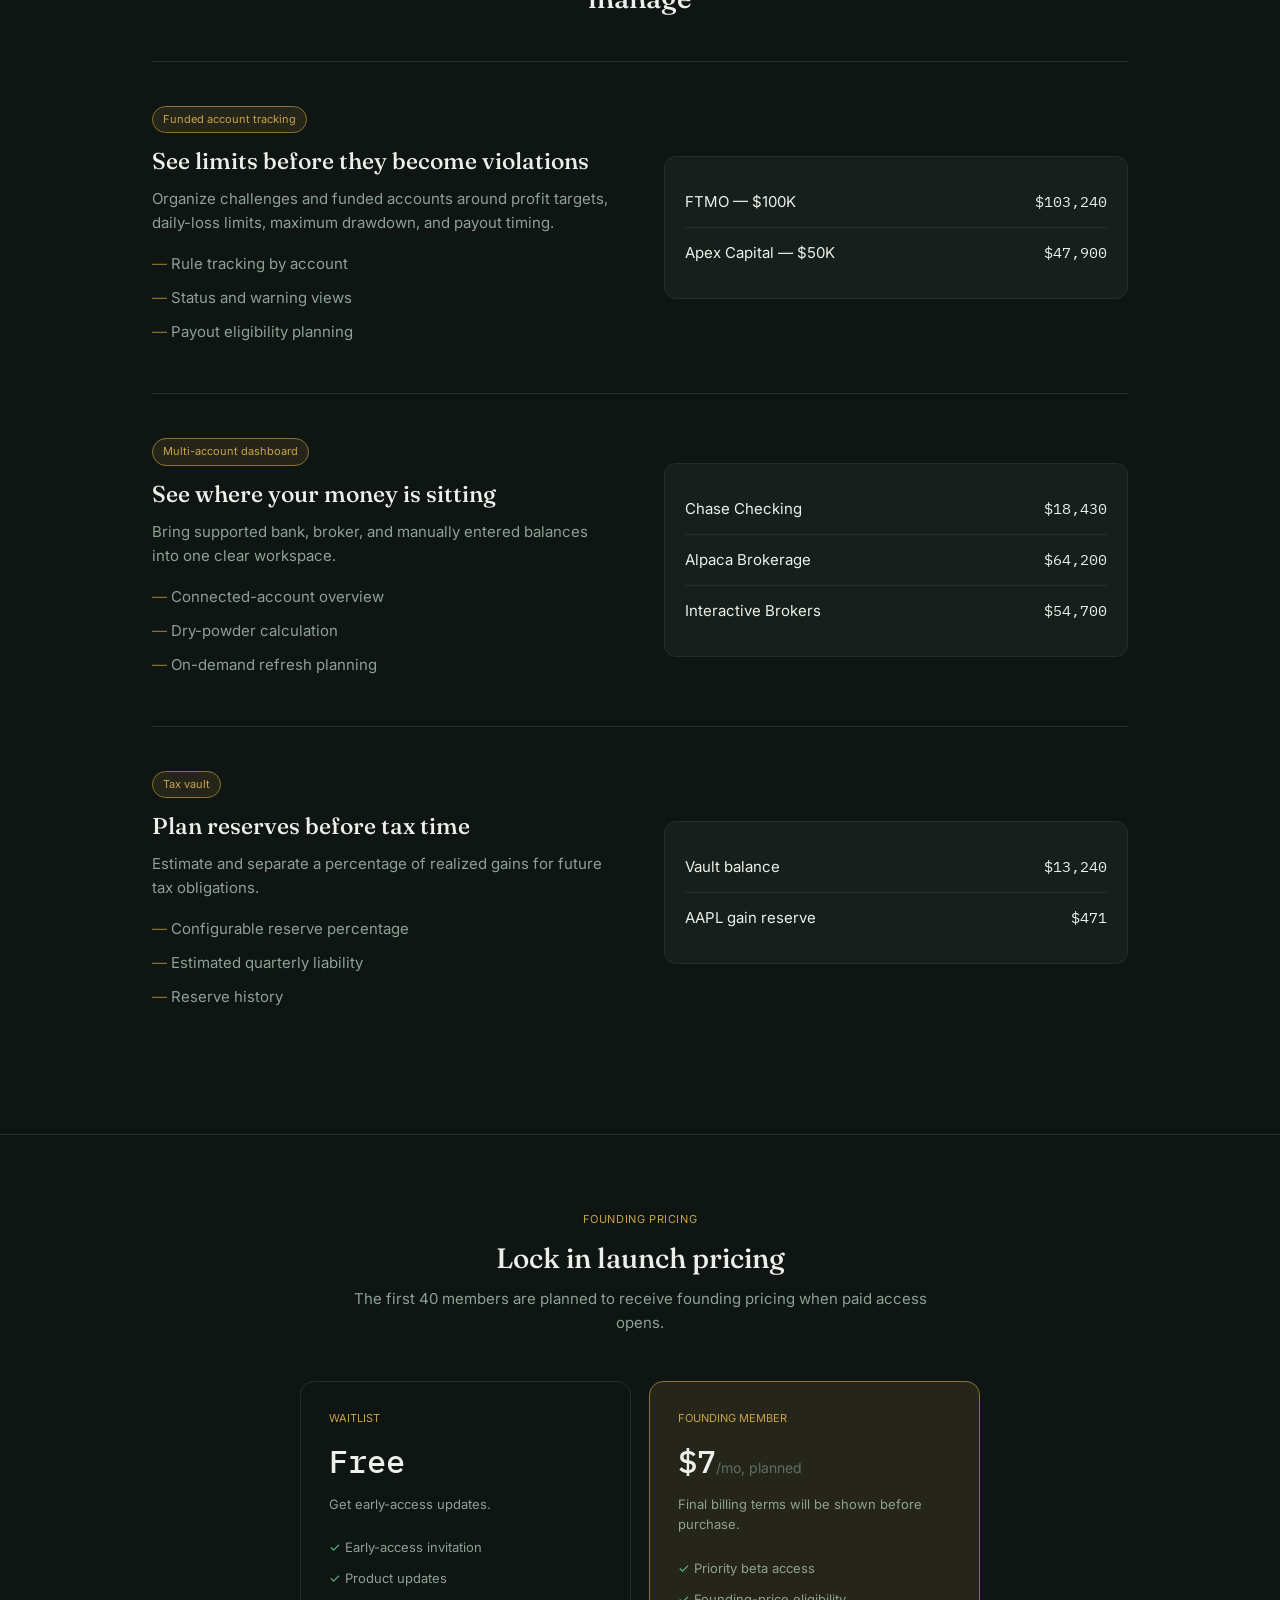
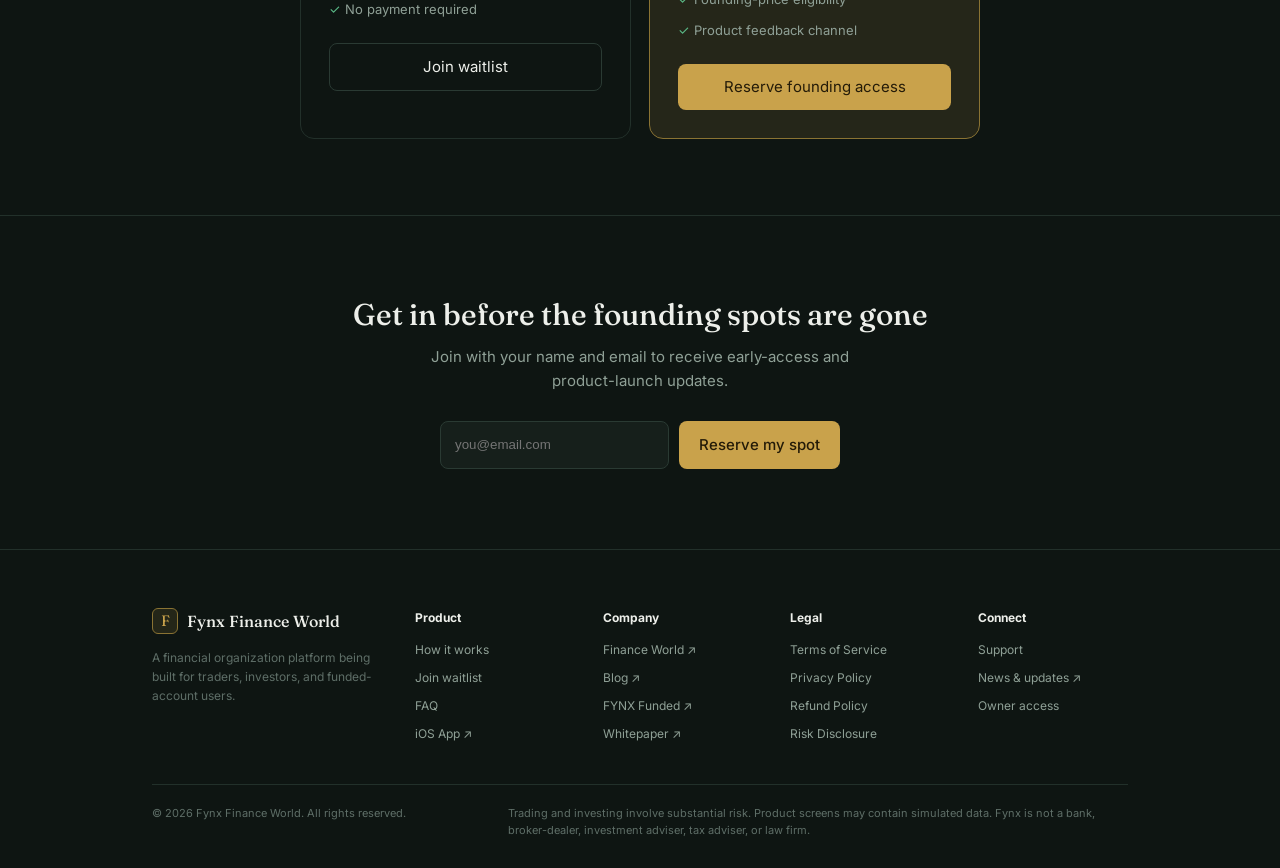
==== commit f7c7892c: "Revert "Redesign Finance World to match FYNX visual system" This reverts commit e80642aa9eb1d7eaa08b" ====
--- a/index.html
+++ b/index.html
@@ -1,9 +1 @@
-<!doctype html><html lang="en"><head><meta charset="UTF-8"><meta name="viewport" content="width=device-width,initial-scale=1"><meta name="description" content="FYNX brings cash, brokerage balances, funded-account risk, and tax reserves into one clear trading workspace."><title>FYNX Finance World — One workspace for your trading money</title><link rel="stylesheet" href="assets/fynx.css"></head><body>
-<header class="site-header"><nav class="shell nav" aria-label="Main navigation"><a class="logo" href="index.html" aria-label="FYNX Finance World home"><span class="logo-mark"><svg viewBox="0 0 24 24" fill="none"><path d="M3 18V6m0 12h18M6 14l4-4 3 3 6-7" stroke="currentColor" stroke-width="2" stroke-linecap="round" stroke-linejoin="round"/></svg></span><strong>FYNX <span>Finance World</span></strong></a><div class="nav-links"><a href="index.html">Home</a><a href="how-it-works.html">How it works</a><a href="product-preview.html">Product</a><a href="faq.html">FAQ</a></div><button class="menu-toggle" data-menu-toggle aria-label="Open navigation" aria-expanded="false">☰</button><div class="nav-actions"><a class="nav-action" href="https://blog.fynxfinanceworld.com/#">News</a><a class="nav-action primary" href="waitlist.html">Join waitlist</a></div></nav></header>
-<main><section class="hero"><div class="shell hero-grid"><div class="hero-copy"><div class="kicker">Professional trading workspace</div><h1>Your trading money.<br><span>Finally in one place.</span></h1><p class="lede">See cash, brokers, funded accounts, tax reserves, and drawdown limits in one focused workspace built around how traders actually manage money.</p><div class="actions"><a class="button primary" href="waitlist.html">Join the waitlist <span class="arrow">→</span></a><a class="button" href="product-preview.html">Explore the product</a></div><p class="fine-print">Private beta · No card required · Founding access opening soon</p></div>
-<div class="market-visual" aria-label="Animated overview of market and account performance"><div class="chart-card"><svg class="chart-svg" viewBox="0 0 620 300" preserveAspectRatio="none" aria-hidden="true"><defs><linearGradient id="area" x1="0" y1="0" x2="0" y2="1"><stop offset="0" stop-color="#72d7b1"/><stop offset="1" stop-color="#72d7b1" stop-opacity="0"/></linearGradient></defs><path class="chart-fill" d="M0 250L55 225 105 250 155 190 205 205 260 130 315 152 375 90 430 116 485 55 540 82 620 38V300H0Z"/><path class="chart-path" d="M0 250L55 225 105 250 155 190 205 205 260 130 315 152 375 90 430 116 485 55 540 82 620 38"/><g stroke="#78968a"><path class="candle" d="M55 202v48m-7-28h14"/><path class="candle" d="M155 165v56m-7-32h14"/><path class="candle" d="M260 105v57m-7-31h14"/><path class="candle" d="M375 62v58m-7-31h14"/><path class="candle" d="M485 29v60m-7-32h14"/><path class="candle" d="M540 58v48m-7-23h14"/></g></svg></div><div class="metric-float">TOTAL LIQUID CAPITAL<strong>$184,320</strong></div><div class="ticker"><span>BTC +2.8%</span><span>SPY +0.4%</span><span>EUR/USD 1.0842</span><span>VIX −3.1%</span></div></div></div></section>
-<div class="strip"><div class="shell strip-inner"><span>Multi-account visibility</span><span>Drawdown tracking</span><span>Tax reserve planning</span><span>Performance analytics</span></div></div>
-<section class="section"><div class="shell"><div class="section-head center"><div class="eyebrow">The problem</div><h2>Trading apps track trades.<br>Nothing tracks the whole picture.</h2><p>FYNX replaces scattered dashboards and spreadsheets with one organized view of the money and limits behind every account.</p></div><div class="grid-3"><article class="card"><div class="card-no">01 / CAPITAL</div><h3>Money is scattered</h3><p>See cash and trading capital across supported banks, brokers, and funded accounts.</p></article><article class="card"><div class="card-no">02 / RISK</div><h3>Drawdowns creep up</h3><p>Keep profit targets and daily or maximum loss limits visible before they become violations.</p></article><article class="card"><div class="card-no">03 / PLANNING</div><h3>Tax bills surprise traders</h3><p>Estimate and organize reserves from realized gains before that capital gets redeployed.</p></article></div></div></section>
-<section class="section"><div class="shell"><div class="section-head"><div class="eyebrow">Built for the workflow</div><h2>Clarity from capital<br>to payout.</h2></div><div class="feature-row"><div class="feature-copy"><div class="eyebrow">Funded account tracking</div><h3>See limits before they become violations.</h3><p class="copy">Organize challenges and funded accounts around profit targets, daily-loss limits, maximum drawdown, and payout timing.</p><ul><li>Rule tracking by account</li><li>Status and warning views</li><li>Payout eligibility planning</li></ul></div><div class="data-card"><div class="data-card-inner"><div class="data-row"><span>FTMO · $100K</span><strong>$103,240</strong></div><div class="data-row"><span>Daily loss remaining</span><strong>$4,180</strong></div><div class="data-row"><span>Payout eligibility</span><strong class="accent">8 days</strong></div></div></div></div><div class="feature-row"><div class="feature-copy"><div class="eyebrow">Multi-account dashboard</div><h3>Know where every dollar is sitting.</h3><p class="copy">Bring supported bank, broker, and manually entered balances into one calm, decision-ready workspace.</p><ul><li>Connected-account overview</li><li>Dry-powder calculation</li><li>On-demand refresh planning</li></ul></div><div class="data-card"><div class="data-card-inner"><div class="data-row"><span>Chase Checking</span><strong>$18,430</strong></div><div class="data-row"><span>Alpaca Brokerage</span><strong>$64,200</strong></div><div class="data-row"><span>Interactive Brokers</span><strong>$54,700</strong></div></div></div></div><div class="feature-row"><div class="feature-copy"><div class="eyebrow">Tax vault</div><h3>Plan reserves before tax time.</h3><p class="copy">Estimate and separate a percentage of realized gains for future tax obligations.</p><ul><li>Configurable reserve percentage</li><li>Estimated quarterly liability</li><li>Reserve history</li></ul></div><div class="data-card"><div class="data-card-inner"><div class="data-row"><span>Estimated reserve</span><strong>$13,240</strong></div><div class="data-row"><span>Reserve rate</span><strong>28%</strong></div><div class="data-row"><span>Current status</span><strong class="accent">On track</strong></div></div></div></div></div></section>
-<section class="cta"><div class="eyebrow">Private beta</div><h2>Trade with the full picture.</h2><p>Join the waitlist for early product access, launch updates, and founding-member pricing eligibility.</p><div class="actions"><a class="button primary" href="waitlist.html">Reserve early access <span class="arrow">→</span></a></div></section></main>
-<footer class="site-footer"><div class="shell"><div class="footer-grid"><div class="footer-brand"><a class="logo" href="index.html"><span class="logo-mark">F</span><strong>FYNX <span>Finance World</span></strong></a><p>A financial organization platform being built for traders, investors, and funded-account users.</p></div><div class="footer-col"><h4>Product</h4><a href="how-it-works.html">How it works</a><a href="product-preview.html">Product preview</a><a href="waitlist.html">Join waitlist</a><a href="faq.html">FAQ</a></div><div class="footer-col"><h4>Ecosystem</h4><a href="https://fynxfunded.com">FYNX Funded ↗</a><a href="https://blog.fynxfinanceworld.com/#">News & updates ↗</a><a href="https://apps.apple.com/us/app/fynx-finance-world/id6752357210">iOS app ↗</a></div><div class="footer-col"><h4>Legal</h4><a href="terms.html">Terms</a><a href="privacy.html">Privacy</a><a href="refund.html">Refund policy</a><a href="risk-disclosure.html">Risk disclosure</a></div></div><div class="footer-bottom"><span>© 2026 FYNX Finance World</span><span>Trading and investing involve substantial risk. Product screens may contain simulated data. FYNX is not a bank, broker-dealer, investment adviser, tax adviser, or law firm.</span></div></div></footer><script src="assets/fynx.js"></script></body></html>
+<!DOCTYPE html><html lang="en"><head><meta charset="UTF-8"><meta name="viewport" content="width=device-width,initial-scale=1"><title>Fynx — Money management built for traders</title><style>@import url('https://fonts.googleapis.com/css2?family=Fraunces:opsz,wght@9..144,400;9..144,500;9..144,600&family=Inter:wght@400;500;600&family=IBM+Plex+Mono:wght@400;500&display=swap');:root{--bg:#0E1512;--s1:#161F1B;--s2:#1D2822;--s3:#243329;--line:#2A3A33;--soft:#22302A;--text:#EDEFEA;--muted:#8FA096;--dim:#5E6E67;--gold:#C9A24B;--gd:#8A7333;--gf:rgba(201,162,75,.12);--pos:#5CBE8A;--neg:#D2665A;--display:'Fraunces',serif;--sans:'Inter',sans-serif;--mono:'IBM Plex Mono',monospace}*{box-sizing:border-box;margin:0;padding:0}body{background:var(--bg);color:var(--text);font:15px/1.6 var(--sans);-webkit-font-smoothing:antialiased}a{color:inherit}.wrap{max-width:1040px;margin:auto;padding:0 32px}.topnav{border-bottom:1px solid var(--soft)}.topnav .wrap{height:68px;display:flex;align-items:center;justify-content:space-between}.brand{display:flex;align-items:center;gap:9px;text-decoration:none}.brand-mark{width:26px;height:26px;border-radius:6px;background:var(--gf);border:1px solid var(--gd);display:grid;place-items:center;color:var(--gold);font-family:var(--display)}.brand-name{font:500 16px var(--display)}.nav-actions{display:flex;gap:10px;align-items:center}.nav-cta{font-size:13px;font-weight:500;border:1px solid var(--line);padding:8px 16px;border-radius:8px;color:var(--muted);text-decoration:none}.nav-cta:hover{border-color:var(--gd);color:var(--gold)}.resources{position:relative}.resources-btn{background:transparent;cursor:pointer}.resources-menu{display:none;position:absolute;right:0;top:44px;width:330px;background:var(--s1);border:1px solid var(--line);border-radius:12px;padding:8px;z-index:20;box-shadow:0 18px 45px #0006}.resources:hover .resources-menu,.resources:focus-within .resources-menu{display:block}.resources-menu a{display:block;text-decoration:none;padding:10px 12px;border-radius:8px}.resources-menu a:hover{background:var(--s2)}.resources-menu strong{display:block;font-size:13px}.resources-menu span{display:block;color:var(--dim);font-size:11px}.hero{padding:88px 0 64px;text-align:center}.eyebrow{display:inline-flex;gap:7px;align-items:center;color:var(--gold);background:var(--gf);border:1px solid var(--gd);border-radius:99px;padding:6px 13px;font-size:12px;margin-bottom:26px}.dot{width:5px;height:5px;border-radius:50%;background:var(--gold)}h1{font:500 44px/1.15 var(--display);max-width:680px;margin:0 auto 20px}.hero h1 em{font-style:normal;color:var(--gold)}.hero>div>p{font-size:16px;color:var(--muted);max-width:520px;margin:0 auto 34px}.hero-actions{display:flex;gap:12px;justify-content:center;margin-bottom:14px}.btn{font-size:14px;font-weight:500;padding:12px 22px;border-radius:9px;border:1px solid var(--line);cursor:pointer;text-decoration:none}.primary{background:var(--gold);color:#241B08;border:0}.ghost{color:var(--muted)}.hero-note{font-size:12px;color:var(--dim)}.preview{margin:56px auto 0;max-width:880px;border:1px solid var(--soft);border-radius:14px;background:var(--s1);padding:6px}.preview-inner{background:var(--s2);border-radius:9px;padding:26px 28px;text-align:left}.preview-row{display:flex;justify-content:space-between;align-items:center;margin-bottom:18px}.small-label{font-size:11px;color:var(--dim);text-transform:uppercase}.total{font:500 26px var(--mono)}.change{font-size:12px;color:var(--pos)}.bar{display:flex;height:8px;border-radius:4px;overflow:hidden;margin:18px 0 20px}.bar i:nth-child(1){width:28%;background:var(--gd)}.bar i:nth-child(2){width:65%;background:var(--s3)}.bar i:nth-child(3){width:7%;background:#3E6B57}.mini-grid{display:grid;grid-template-columns:repeat(3,1fr);gap:10px}.mini{background:var(--s1);border:1px solid var(--soft);border-radius:8px;padding:12px 14px}.mini b{display:block;font:500 15px var(--mono);margin-top:5px}.section{padding:76px 0;border-top:1px solid var(--soft)}.section-head{text-align:center;max-width:580px;margin:0 auto 46px}.section-tag{font-size:11px;color:var(--gold);text-transform:uppercase;letter-spacing:.6px;margin-bottom:12px}.section h2{font:500 28px var(--display);margin-bottom:12px}.section-head p,.card p,.feature p{color:var(--muted)}.cards{display:grid;grid-template-columns:repeat(3,1fr);gap:18px}.card{padding:22px;border:1px solid var(--soft);border-radius:12px}.num{font:12px var(--mono);color:var(--dim);margin-bottom:12px}.card h3{font-size:15px;margin-bottom:8px}.feature{display:grid;grid-template-columns:1fr 1fr;gap:48px;align-items:center;padding:44px 0;border-top:1px solid var(--soft)}.feature:first-of-type{border-top:0}.tag{display:inline-block;color:var(--gold);background:var(--gf);border:1px solid var(--gd);padding:4px 10px;border-radius:99px;font-size:11px;margin-bottom:14px}.feature h3{font:500 23px var(--display);margin-bottom:12px}.feature ul{list-style:none;margin-top:12px}.feature li{color:var(--muted);padding:5px 0}.feature li:before{content:'— ';color:var(--gd)}.visual{background:var(--s1);border:1px solid var(--soft);border-radius:12px;padding:20px}.row{display:flex;justify-content:space-between;padding:13px 0;border-bottom:1px solid var(--soft)}.row:last-child{border:0}.row span:last-child{font-family:var(--mono)}.pricing{display:grid;grid-template-columns:1fr 1fr;gap:18px;max-width:680px;margin:auto}.price{border:1px solid var(--soft);border-radius:14px;padding:28px}.price.featured{border-color:var(--gd);background:var(--gf)}.price-label{font-size:11px;color:var(--gold);text-transform:uppercase}.amount{font:500 32px var(--mono);margin:12px 0}.amount span{font:14px var(--sans);color:var(--dim)}.price p,.price li{color:var(--muted);font-size:13px}.price ul{list-style:none;margin:18px 0}.price li{padding:5px 0}.price li:before{content:'✓ ';color:var(--pos)}.price a{display:block;text-align:center;padding:11px;border-radius:8px;text-decoration:none;border:1px solid var(--line)}.price.featured a{background:var(--gold);color:#241B08;border:0}.waitlist{text-align:center;padding:80px 0;border-top:1px solid var(--soft)}.waitlist h2{font:500 30px var(--display);margin-bottom:12px}.waitlist p{color:var(--muted);max-width:450px;margin:0 auto 28px}.form-row{display:flex;gap:10px;max-width:400px;margin:auto}.form-row input{flex:1;background:var(--s1);border:1px solid var(--line);border-radius:8px;padding:12px 14px;color:var(--text)}.form-row a{background:var(--gold);color:#241B08;padding:12px 20px;border-radius:8px;text-decoration:none;font-weight:500}.footer{border-top:1px solid var(--soft);padding:58px 0 28px}.footer-grid{display:grid;grid-template-columns:1.5fr repeat(4,1fr);gap:38px}.footer-brand p{color:var(--dim);font-size:12px;max-width:230px;margin-top:14px}.footer h4{font-size:12px;margin-bottom:13px}.footer-links{display:flex;flex-direction:column;gap:9px}.footer-links a{color:var(--muted);font-size:12px;text-decoration:none}.footer-links a:hover{color:var(--gold)}.footer-bottom{border-top:1px solid var(--soft);margin-top:40px;padding-top:20px;display:flex;justify-content:space-between;gap:25px;color:var(--dim);font-size:11px}.disclosure{max-width:620px}@media(max-width:760px){h1{font-size:32px}.cards,.pricing,.mini-grid,.feature,.footer-grid{grid-template-columns:1fr}.form-row{flex-direction:column}.resources-menu{right:-100px;width:300px}.footer-bottom{flex-direction:column}.footer-grid{gap:26px}}</style></head><body><nav class="topnav"><div class="wrap"><a class="brand" href="index.html"><span class="brand-mark">F</span><span class="brand-name">Fynx</span></a><div class="nav-actions"><div class="resources"><button class="nav-cta resources-btn">Resources</button><div class="resources-menu"><a href="https://www.fynxfinanceworld.com" target="_blank"><strong>Main Platform ↗</strong><span>FYNX Finance World</span></a><a href="https://www.fynxfinanceworld.com/assets/docs/FYNX-Whitepaper.pdf" target="_blank"><strong>Whitepaper ↗</strong><span>Official documentation</span></a><a href="https://blog.fynxfinanceworld.com/#" target="_blank"><strong>Blog ↗</strong><span>Insights and updates</span></a><a href="https://apps.apple.com/us/app/fynx-finance-world/id6752357210" target="_blank"><strong>iOS App ↗</strong><span>Download on the App Store</span></a><a href="https://fynxfunded.com" target="_blank"><strong>FYNX Funded ↗</strong><span>Funded trading platform</span></a></div></div><a class="nav-cta" href="waitlist.html">Join waitlist</a></div></div></nav><header class="hero"><div class="wrap"><div class="eyebrow"><span class="dot"></span>Founding member pricing — limited spots</div><h1>The banking app built for how <em>traders</em> actually move money</h1><p>One dashboard for your cash, your brokers, and your funded accounts. Know what's safe to withdraw, what's set aside for taxes, and how close you are to a drawdown limit.</p><div class="hero-actions"><a class="btn primary" href="waitlist.html">Reserve founding access</a><a class="btn ghost" href="how-it-works.html">See how it works</a></div><div class="hero-note">No card required to join the waitlist · 40 founding spots at launch pricing</div><div class="preview"><div class="preview-inner"><div class="preview-row"><div><div class="small-label">Total liquid capital</div><div class="total">$184,320</div><div class="change">▲ $3,140 today</div></div><div class="small-label">5 accounts synced</div></div><div class="bar"><i></i><i></i><i></i></div><div class="mini-grid"><div class="mini"><span class="small-label">Dry powder</span><b>$52,180</b></div><div class="mini"><span class="small-label">FTMO drawdown</span><b>2.1% / 10%</b></div><div class="mini"><span class="small-label">Apex drawdown</span><b>6.8% / 8%</b></div></div></div></div></div></header><section class="section"><div class="wrap"><div class="section-head"><div class="section-tag">The problem</div><h2>Trading apps track your trades. Nothing tracks your money.</h2><p>Most traders use several disconnected apps and spreadsheets, making it harder to see available cash, funded-account risk, and tax reserves.</p></div><div class="cards"><div class="card"><div class="num">01</div><h3>Money is scattered</h3><p>Cash and trading capital sit across banks, brokers, and funded accounts.</p></div><div class="card"><div class="num">02</div><h3>Drawdowns creep up</h3><p>Limits are easy to miss when every firm uses a different dashboard.</p></div><div class="card"><div class="num">03</div><h3>Tax bills surprise traders</h3><p>Realized gains can be spent or reinvested before money is reserved.</p></div></div></div></section><section class="section"><div class="wrap"><div class="section-head"><div class="section-tag">What you get</div><h2>Built around the money traders actually manage</h2></div><div class="feature"><div><span class="tag">Funded account tracking</span><h3>See limits before they become violations</h3><p>Organize challenges and funded accounts around profit targets, daily-loss limits, maximum drawdown, and payout timing.</p><ul><li>Rule tracking by account</li><li>Status and warning views</li><li>Payout eligibility planning</li></ul></div><div class="visual"><div class="row"><span>FTMO — $100K</span><span>$103,240</span></div><div class="row"><span>Apex Capital — $50K</span><span>$47,900</span></div></div></div><div class="feature"><div><span class="tag">Multi-account dashboard</span><h3>See where your money is sitting</h3><p>Bring supported bank, broker, and manually entered balances into one clear workspace.</p><ul><li>Connected-account overview</li><li>Dry-powder calculation</li><li>On-demand refresh planning</li></ul></div><div class="visual"><div class="row"><span>Chase Checking</span><span>$18,430</span></div><div class="row"><span>Alpaca Brokerage</span><span>$64,200</span></div><div class="row"><span>Interactive Brokers</span><span>$54,700</span></div></div></div><div class="feature"><div><span class="tag">Tax vault</span><h3>Plan reserves before tax time</h3><p>Estimate and separate a percentage of realized gains for future tax obligations.</p><ul><li>Configurable reserve percentage</li><li>Estimated quarterly liability</li><li>Reserve history</li></ul></div><div class="visual"><div class="row"><span>Vault balance</span><span>$13,240</span></div><div class="row"><span>AAPL gain reserve</span><span>$471</span></div></div></div></div></section><section class="section"><div class="wrap"><div class="section-head"><div class="section-tag">Founding pricing</div><h2>Lock in launch pricing</h2><p>The first 40 members are planned to receive founding pricing when paid access opens.</p></div><div class="pricing"><div class="price"><div class="price-label">Waitlist</div><div class="amount">Free</div><p>Get early-access updates.</p><ul><li>Early-access invitation</li><li>Product updates</li><li>No payment required</li></ul><a href="waitlist.html">Join waitlist</a></div><div class="price featured"><div class="price-label">Founding member</div><div class="amount">$7<span>/mo, planned</span></div><p>Final billing terms will be shown before purchase.</p><ul><li>Priority beta access</li><li>Founding-price eligibility</li><li>Product feedback channel</li></ul><a href="waitlist.html">Reserve founding access</a></div></div></div></section><section class="waitlist"><div class="wrap"><h2>Get in before the founding spots are gone</h2><p>Join with your name and email to receive early-access and product-launch updates.</p><div class="form-row"><input type="email" placeholder="you@email.com" aria-label="Email"><a href="waitlist.html">Reserve my spot</a></div></div></section><footer class="footer"><div class="wrap"><div class="footer-grid"><div class="footer-brand"><a class="brand" href="index.html"><span class="brand-mark">F</span><span class="brand-name">Fynx Finance World</span></a><p>A financial organization platform being built for traders, investors, and funded-account users.</p></div><div><h4>Product</h4><div class="footer-links"><a href="how-it-works.html">How it works</a><a href="waitlist.html">Join waitlist</a><a href="faq.html">FAQ</a><a href="https://apps.apple.com/us/app/fynx-finance-world/id6752357210" target="_blank">iOS App ↗</a></div></div><div><h4>Company</h4><div class="footer-links"><a href="https://www.fynxfinanceworld.com" target="_blank">Finance World ↗</a><a href="https://blog.fynxfinanceworld.com/#" target="_blank">Blog ↗</a><a href="https://fynxfunded.com" target="_blank">FYNX Funded ↗</a><a href="https://www.fynxfinanceworld.com/assets/docs/FYNX-Whitepaper.pdf" target="_blank">Whitepaper ↗</a></div></div><div><h4>Legal</h4><div class="footer-links"><a href="terms.html">Terms of Service</a><a href="privacy.html">Privacy Policy</a><a href="refund.html">Refund Policy</a><a href="risk-disclosure.html">Risk Disclosure</a></div></div><div><h4>Connect</h4><div class="footer-links"><a href="mailto:support@fynxfinanceworld.com">Support</a><a href="https://blog.fynxfinanceworld.com/#" target="_blank">News & updates ↗</a><a href="admin-login.html">Owner access</a></div></div></div><div class="footer-bottom"><span>© 2026 Fynx Finance World. All rights reserved.</span><span class="disclosure">Trading and investing involve substantial risk. Product screens may contain simulated data. Fynx is not a bank, broker-dealer, investment adviser, tax adviser, or law firm.</span></div></div></footer></body></html>
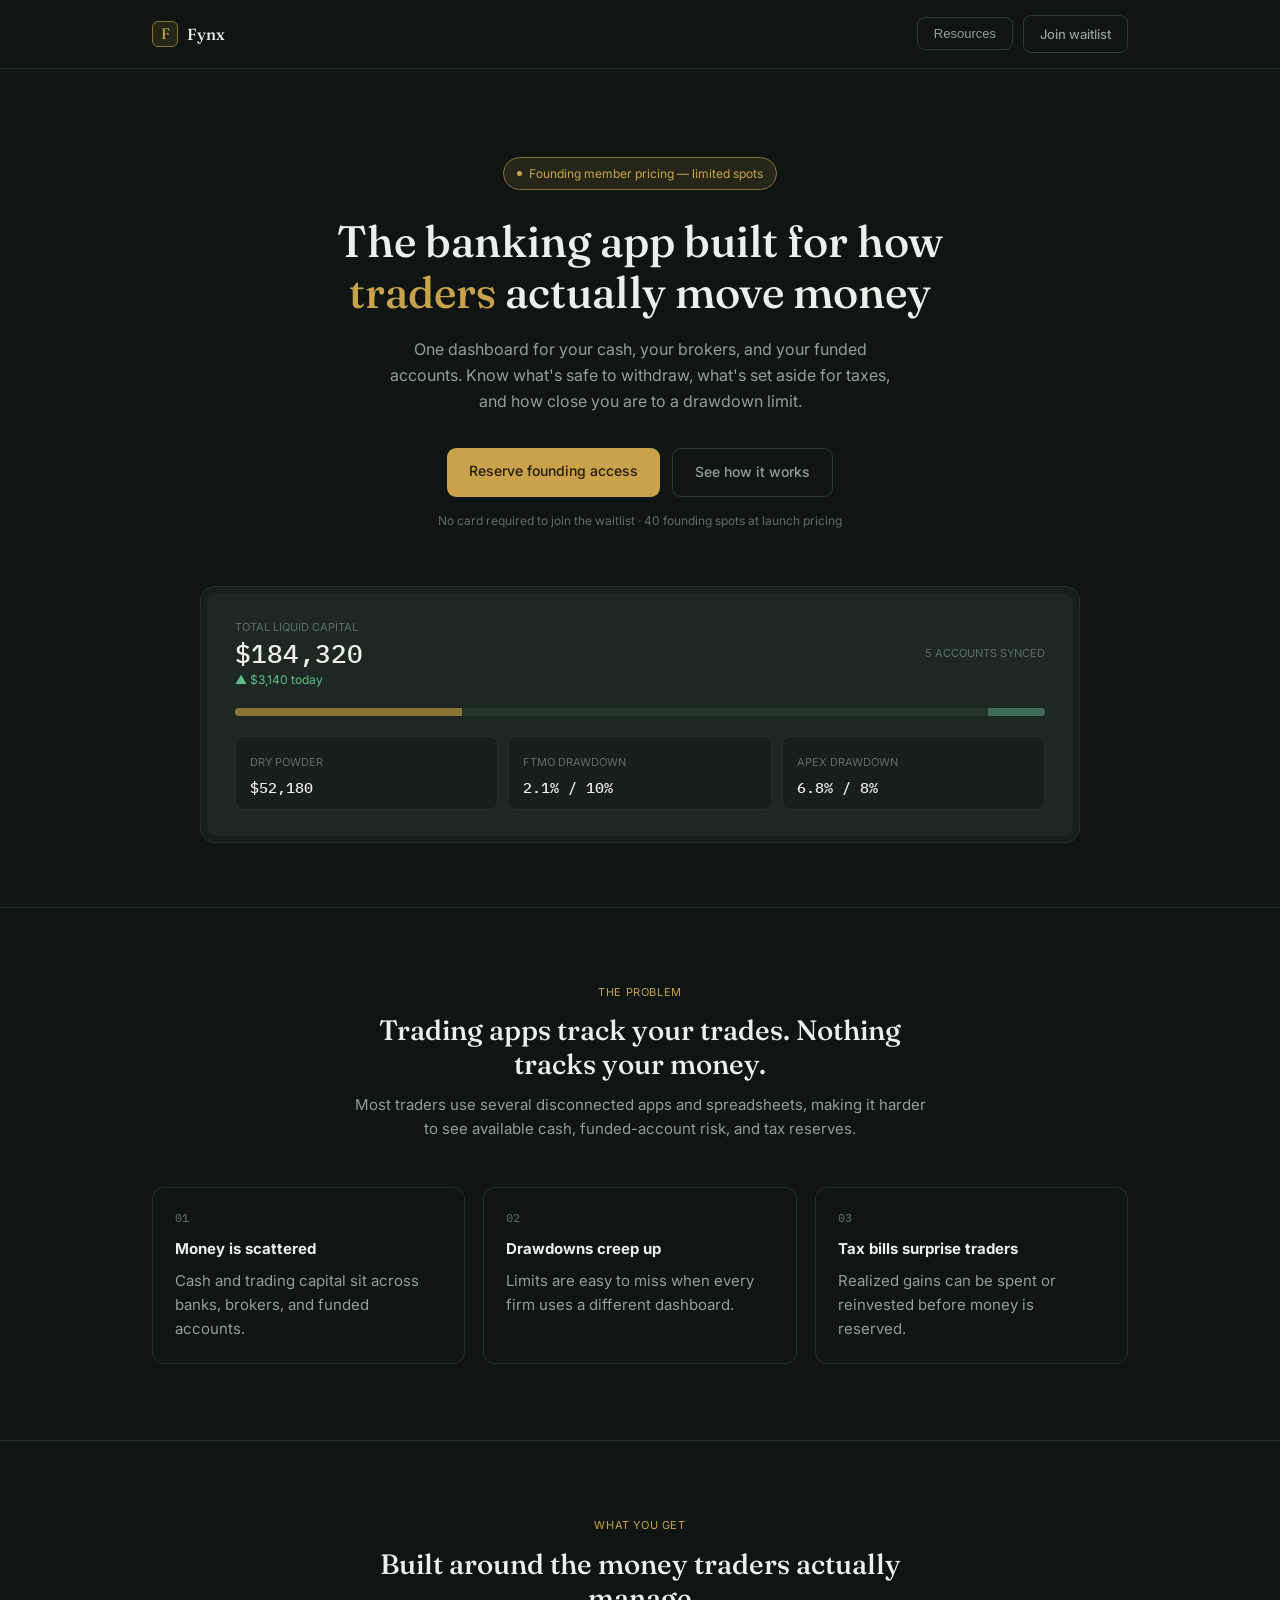
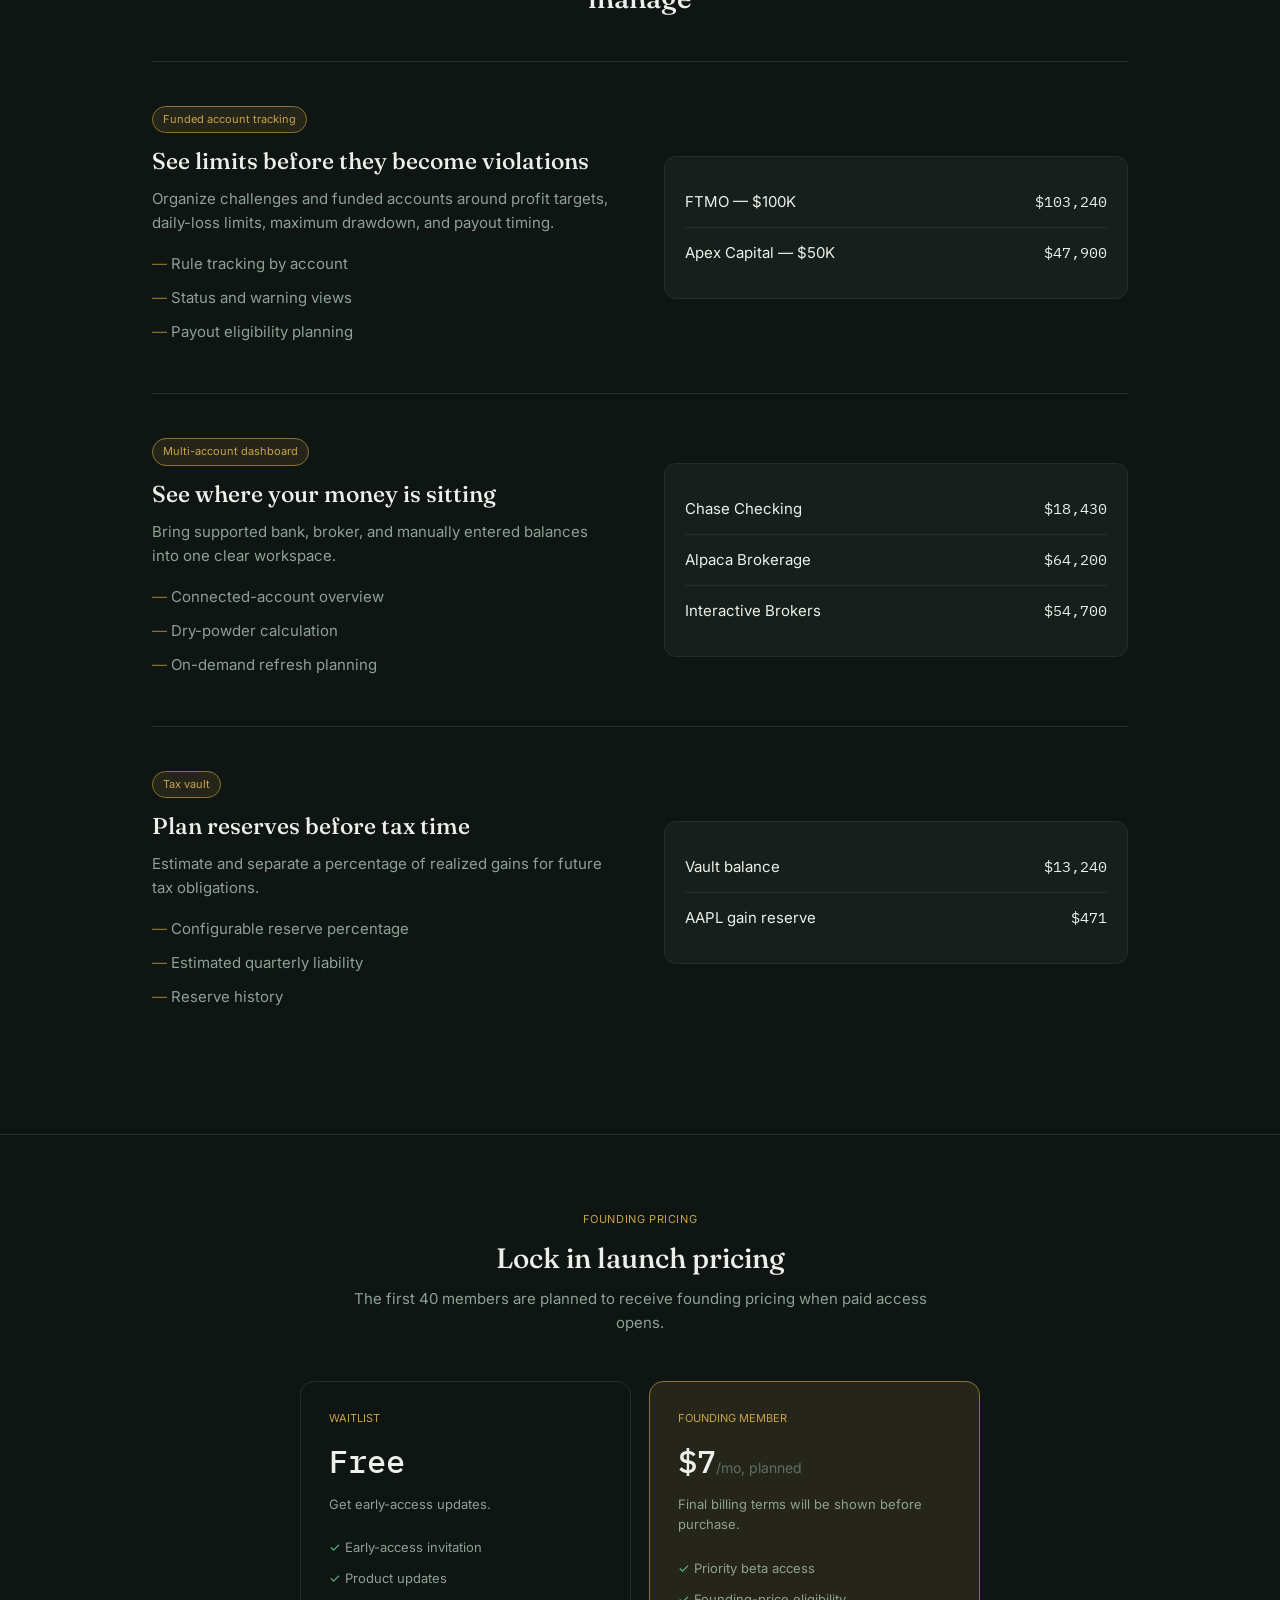
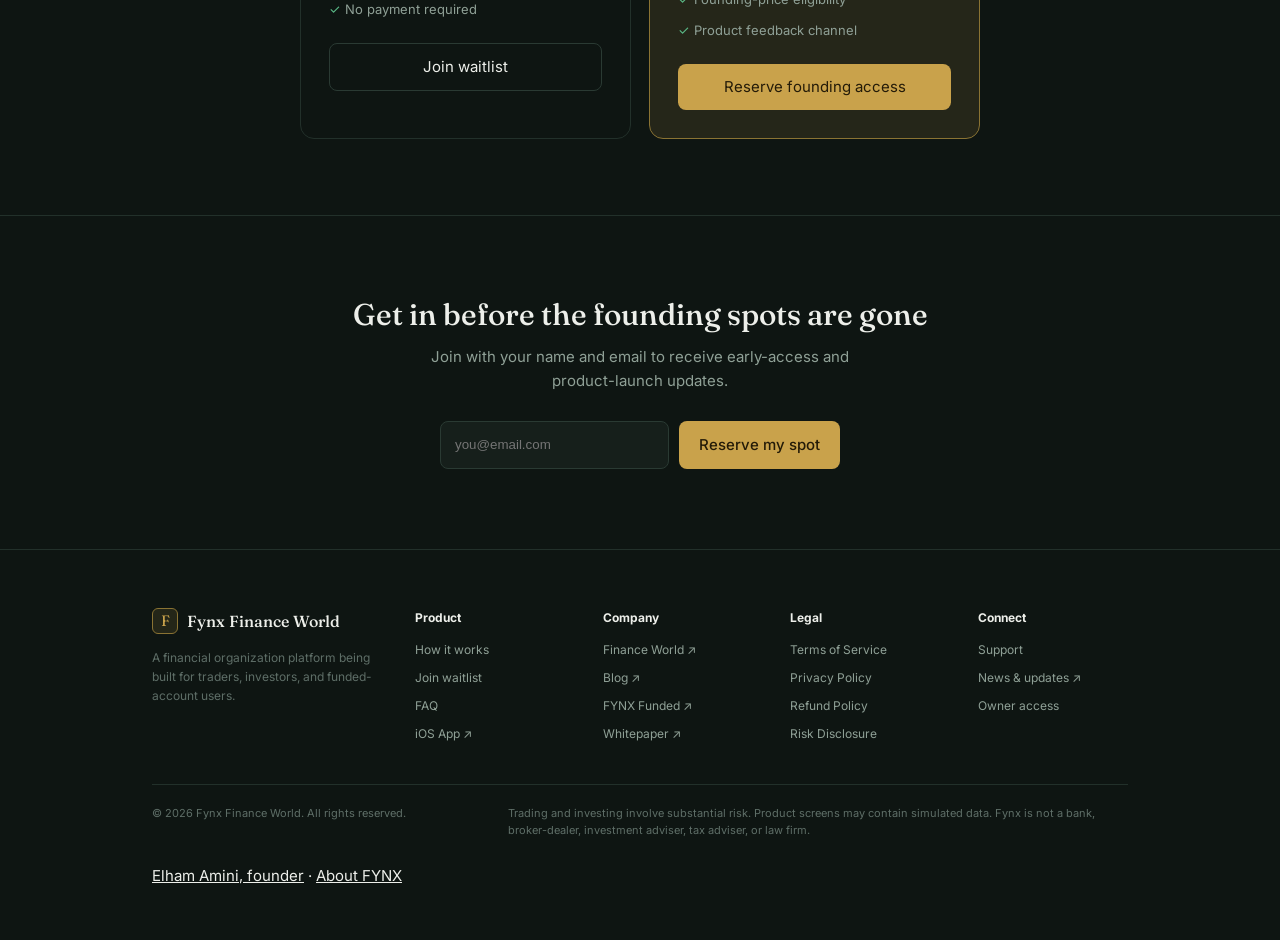
==== commit 854675d4: "Add canonical discovery for every public money-management page" ====
--- a/index.html
+++ b/index.html
@@ -1 +1 @@
-<!DOCTYPE html><html lang="en"><head><meta charset="UTF-8"><meta name="viewport" content="width=device-width,initial-scale=1"><title>Fynx — Money management built for traders</title><style>@import url('https://fonts.googleapis.com/css2?family=Fraunces:opsz,wght@9..144,400;9..144,500;9..144,600&family=Inter:wght@400;500;600&family=IBM+Plex+Mono:wght@400;500&display=swap');:root{--bg:#0E1512;--s1:#161F1B;--s2:#1D2822;--s3:#243329;--line:#2A3A33;--soft:#22302A;--text:#EDEFEA;--muted:#8FA096;--dim:#5E6E67;--gold:#C9A24B;--gd:#8A7333;--gf:rgba(201,162,75,.12);--pos:#5CBE8A;--neg:#D2665A;--display:'Fraunces',serif;--sans:'Inter',sans-serif;--mono:'IBM Plex Mono',monospace}*{box-sizing:border-box;margin:0;padding:0}body{background:var(--bg);color:var(--text);font:15px/1.6 var(--sans);-webkit-font-smoothing:antialiased}a{color:inherit}.wrap{max-width:1040px;margin:auto;padding:0 32px}.topnav{border-bottom:1px solid var(--soft)}.topnav .wrap{height:68px;display:flex;align-items:center;justify-content:space-between}.brand{display:flex;align-items:center;gap:9px;text-decoration:none}.brand-mark{width:26px;height:26px;border-radius:6px;background:var(--gf);border:1px solid var(--gd);display:grid;place-items:center;color:var(--gold);font-family:var(--display)}.brand-name{font:500 16px var(--display)}.nav-actions{display:flex;gap:10px;align-items:center}.nav-cta{font-size:13px;font-weight:500;border:1px solid var(--line);padding:8px 16px;border-radius:8px;color:var(--muted);text-decoration:none}.nav-cta:hover{border-color:var(--gd);color:var(--gold)}.resources{position:relative}.resources-btn{background:transparent;cursor:pointer}.resources-menu{display:none;position:absolute;right:0;top:44px;width:330px;background:var(--s1);border:1px solid var(--line);border-radius:12px;padding:8px;z-index:20;box-shadow:0 18px 45px #0006}.resources:hover .resources-menu,.resources:focus-within .resources-menu{display:block}.resources-menu a{display:block;text-decoration:none;padding:10px 12px;border-radius:8px}.resources-menu a:hover{background:var(--s2)}.resources-menu strong{display:block;font-size:13px}.resources-menu span{display:block;color:var(--dim);font-size:11px}.hero{padding:88px 0 64px;text-align:center}.eyebrow{display:inline-flex;gap:7px;align-items:center;color:var(--gold);background:var(--gf);border:1px solid var(--gd);border-radius:99px;padding:6px 13px;font-size:12px;margin-bottom:26px}.dot{width:5px;height:5px;border-radius:50%;background:var(--gold)}h1{font:500 44px/1.15 var(--display);max-width:680px;margin:0 auto 20px}.hero h1 em{font-style:normal;color:var(--gold)}.hero>div>p{font-size:16px;color:var(--muted);max-width:520px;margin:0 auto 34px}.hero-actions{display:flex;gap:12px;justify-content:center;margin-bottom:14px}.btn{font-size:14px;font-weight:500;padding:12px 22px;border-radius:9px;border:1px solid var(--line);cursor:pointer;text-decoration:none}.primary{background:var(--gold);color:#241B08;border:0}.ghost{color:var(--muted)}.hero-note{font-size:12px;color:var(--dim)}.preview{margin:56px auto 0;max-width:880px;border:1px solid var(--soft);border-radius:14px;background:var(--s1);padding:6px}.preview-inner{background:var(--s2);border-radius:9px;padding:26px 28px;text-align:left}.preview-row{display:flex;justify-content:space-between;align-items:center;margin-bottom:18px}.small-label{font-size:11px;color:var(--dim);text-transform:uppercase}.total{font:500 26px var(--mono)}.change{font-size:12px;color:var(--pos)}.bar{display:flex;height:8px;border-radius:4px;overflow:hidden;margin:18px 0 20px}.bar i:nth-child(1){width:28%;background:var(--gd)}.bar i:nth-child(2){width:65%;background:var(--s3)}.bar i:nth-child(3){width:7%;background:#3E6B57}.mini-grid{display:grid;grid-template-columns:repeat(3,1fr);gap:10px}.mini{background:var(--s1);border:1px solid var(--soft);border-radius:8px;padding:12px 14px}.mini b{display:block;font:500 15px var(--mono);margin-top:5px}.section{padding:76px 0;border-top:1px solid var(--soft)}.section-head{text-align:center;max-width:580px;margin:0 auto 46px}.section-tag{font-size:11px;color:var(--gold);text-transform:uppercase;letter-spacing:.6px;margin-bottom:12px}.section h2{font:500 28px var(--display);margin-bottom:12px}.section-head p,.card p,.feature p{color:var(--muted)}.cards{display:grid;grid-template-columns:repeat(3,1fr);gap:18px}.card{padding:22px;border:1px solid var(--soft);border-radius:12px}.num{font:12px var(--mono);color:var(--dim);margin-bottom:12px}.card h3{font-size:15px;margin-bottom:8px}.feature{display:grid;grid-template-columns:1fr 1fr;gap:48px;align-items:center;padding:44px 0;border-top:1px solid var(--soft)}.feature:first-of-type{border-top:0}.tag{display:inline-block;color:var(--gold);background:var(--gf);border:1px solid var(--gd);padding:4px 10px;border-radius:99px;font-size:11px;margin-bottom:14px}.feature h3{font:500 23px var(--display);margin-bottom:12px}.feature ul{list-style:none;margin-top:12px}.feature li{color:var(--muted);padding:5px 0}.feature li:before{content:'— ';color:var(--gd)}.visual{background:var(--s1);border:1px solid var(--soft);border-radius:12px;padding:20px}.row{display:flex;justify-content:space-between;padding:13px 0;border-bottom:1px solid var(--soft)}.row:last-child{border:0}.row span:last-child{font-family:var(--mono)}.pricing{display:grid;grid-template-columns:1fr 1fr;gap:18px;max-width:680px;margin:auto}.price{border:1px solid var(--soft);border-radius:14px;padding:28px}.price.featured{border-color:var(--gd);background:var(--gf)}.price-label{font-size:11px;color:var(--gold);text-transform:uppercase}.amount{font:500 32px var(--mono);margin:12px 0}.amount span{font:14px var(--sans);color:var(--dim)}.price p,.price li{color:var(--muted);font-size:13px}.price ul{list-style:none;margin:18px 0}.price li{padding:5px 0}.price li:before{content:'✓ ';color:var(--pos)}.price a{display:block;text-align:center;padding:11px;border-radius:8px;text-decoration:none;border:1px solid var(--line)}.price.featured a{background:var(--gold);color:#241B08;border:0}.waitlist{text-align:center;padding:80px 0;border-top:1px solid var(--soft)}.waitlist h2{font:500 30px var(--display);margin-bottom:12px}.waitlist p{color:var(--muted);max-width:450px;margin:0 auto 28px}.form-row{display:flex;gap:10px;max-width:400px;margin:auto}.form-row input{flex:1;background:var(--s1);border:1px solid var(--line);border-radius:8px;padding:12px 14px;color:var(--text)}.form-row a{background:var(--gold);color:#241B08;padding:12px 20px;border-radius:8px;text-decoration:none;font-weight:500}.footer{border-top:1px solid var(--soft);padding:58px 0 28px}.footer-grid{display:grid;grid-template-columns:1.5fr repeat(4,1fr);gap:38px}.footer-brand p{color:var(--dim);font-size:12px;max-width:230px;margin-top:14px}.footer h4{font-size:12px;margin-bottom:13px}.footer-links{display:flex;flex-direction:column;gap:9px}.footer-links a{color:var(--muted);font-size:12px;text-decoration:none}.footer-links a:hover{color:var(--gold)}.footer-bottom{border-top:1px solid var(--soft);margin-top:40px;padding-top:20px;display:flex;justify-content:space-between;gap:25px;color:var(--dim);font-size:11px}.disclosure{max-width:620px}@media(max-width:760px){h1{font-size:32px}.cards,.pricing,.mini-grid,.feature,.footer-grid{grid-template-columns:1fr}.form-row{flex-direction:column}.resources-menu{right:-100px;width:300px}.footer-bottom{flex-direction:column}.footer-grid{gap:26px}}</style></head><body><nav class="topnav"><div class="wrap"><a class="brand" href="index.html"><span class="brand-mark">F</span><span class="brand-name">Fynx</span></a><div class="nav-actions"><div class="resources"><button class="nav-cta resources-btn">Resources</button><div class="resources-menu"><a href="https://www.fynxfinanceworld.com" target="_blank"><strong>Main Platform ↗</strong><span>FYNX Finance World</span></a><a href="https://www.fynxfinanceworld.com/assets/docs/FYNX-Whitepaper.pdf" target="_blank"><strong>Whitepaper ↗</strong><span>Official documentation</span></a><a href="https://blog.fynxfinanceworld.com/#" target="_blank"><strong>Blog ↗</strong><span>Insights and updates</span></a><a href="https://apps.apple.com/us/app/fynx-finance-world/id6752357210" target="_blank"><strong>iOS App ↗</strong><span>Download on the App Store</span></a><a href="https://fynxfunded.com" target="_blank"><strong>FYNX Funded ↗</strong><span>Funded trading platform</span></a></div></div><a class="nav-cta" href="waitlist.html">Join waitlist</a></div></div></nav><header class="hero"><div class="wrap"><div class="eyebrow"><span class="dot"></span>Founding member pricing — limited spots</div><h1>The banking app built for how <em>traders</em> actually move money</h1><p>One dashboard for your cash, your brokers, and your funded accounts. Know what's safe to withdraw, what's set aside for taxes, and how close you are to a drawdown limit.</p><div class="hero-actions"><a class="btn primary" href="waitlist.html">Reserve founding access</a><a class="btn ghost" href="how-it-works.html">See how it works</a></div><div class="hero-note">No card required to join the waitlist · 40 founding spots at launch pricing</div><div class="preview"><div class="preview-inner"><div class="preview-row"><div><div class="small-label">Total liquid capital</div><div class="total">$184,320</div><div class="change">▲ $3,140 today</div></div><div class="small-label">5 accounts synced</div></div><div class="bar"><i></i><i></i><i></i></div><div class="mini-grid"><div class="mini"><span class="small-label">Dry powder</span><b>$52,180</b></div><div class="mini"><span class="small-label">FTMO drawdown</span><b>2.1% / 10%</b></div><div class="mini"><span class="small-label">Apex drawdown</span><b>6.8% / 8%</b></div></div></div></div></div></header><section class="section"><div class="wrap"><div class="section-head"><div class="section-tag">The problem</div><h2>Trading apps track your trades. Nothing tracks your money.</h2><p>Most traders use several disconnected apps and spreadsheets, making it harder to see available cash, funded-account risk, and tax reserves.</p></div><div class="cards"><div class="card"><div class="num">01</div><h3>Money is scattered</h3><p>Cash and trading capital sit across banks, brokers, and funded accounts.</p></div><div class="card"><div class="num">02</div><h3>Drawdowns creep up</h3><p>Limits are easy to miss when every firm uses a different dashboard.</p></div><div class="card"><div class="num">03</div><h3>Tax bills surprise traders</h3><p>Realized gains can be spent or reinvested before money is reserved.</p></div></div></div></section><section class="section"><div class="wrap"><div class="section-head"><div class="section-tag">What you get</div><h2>Built around the money traders actually manage</h2></div><div class="feature"><div><span class="tag">Funded account tracking</span><h3>See limits before they become violations</h3><p>Organize challenges and funded accounts around profit targets, daily-loss limits, maximum drawdown, and payout timing.</p><ul><li>Rule tracking by account</li><li>Status and warning views</li><li>Payout eligibility planning</li></ul></div><div class="visual"><div class="row"><span>FTMO — $100K</span><span>$103,240</span></div><div class="row"><span>Apex Capital — $50K</span><span>$47,900</span></div></div></div><div class="feature"><div><span class="tag">Multi-account dashboard</span><h3>See where your money is sitting</h3><p>Bring supported bank, broker, and manually entered balances into one clear workspace.</p><ul><li>Connected-account overview</li><li>Dry-powder calculation</li><li>On-demand refresh planning</li></ul></div><div class="visual"><div class="row"><span>Chase Checking</span><span>$18,430</span></div><div class="row"><span>Alpaca Brokerage</span><span>$64,200</span></div><div class="row"><span>Interactive Brokers</span><span>$54,700</span></div></div></div><div class="feature"><div><span class="tag">Tax vault</span><h3>Plan reserves before tax time</h3><p>Estimate and separate a percentage of realized gains for future tax obligations.</p><ul><li>Configurable reserve percentage</li><li>Estimated quarterly liability</li><li>Reserve history</li></ul></div><div class="visual"><div class="row"><span>Vault balance</span><span>$13,240</span></div><div class="row"><span>AAPL gain reserve</span><span>$471</span></div></div></div></div></section><section class="section"><div class="wrap"><div class="section-head"><div class="section-tag">Founding pricing</div><h2>Lock in launch pricing</h2><p>The first 40 members are planned to receive founding pricing when paid access opens.</p></div><div class="pricing"><div class="price"><div class="price-label">Waitlist</div><div class="amount">Free</div><p>Get early-access updates.</p><ul><li>Early-access invitation</li><li>Product updates</li><li>No payment required</li></ul><a href="waitlist.html">Join waitlist</a></div><div class="price featured"><div class="price-label">Founding member</div><div class="amount">$7<span>/mo, planned</span></div><p>Final billing terms will be shown before purchase.</p><ul><li>Priority beta access</li><li>Founding-price eligibility</li><li>Product feedback channel</li></ul><a href="waitlist.html">Reserve founding access</a></div></div></div></section><section class="waitlist"><div class="wrap"><h2>Get in before the founding spots are gone</h2><p>Join with your name and email to receive early-access and product-launch updates.</p><div class="form-row"><input type="email" placeholder="you@email.com" aria-label="Email"><a href="waitlist.html">Reserve my spot</a></div></div></section><footer class="footer"><div class="wrap"><div class="footer-grid"><div class="footer-brand"><a class="brand" href="index.html"><span class="brand-mark">F</span><span class="brand-name">Fynx Finance World</span></a><p>A financial organization platform being built for traders, investors, and funded-account users.</p></div><div><h4>Product</h4><div class="footer-links"><a href="how-it-works.html">How it works</a><a href="waitlist.html">Join waitlist</a><a href="faq.html">FAQ</a><a href="https://apps.apple.com/us/app/fynx-finance-world/id6752357210" target="_blank">iOS App ↗</a></div></div><div><h4>Company</h4><div class="footer-links"><a href="https://www.fynxfinanceworld.com" target="_blank">Finance World ↗</a><a href="https://blog.fynxfinanceworld.com/#" target="_blank">Blog ↗</a><a href="https://fynxfunded.com" target="_blank">FYNX Funded ↗</a><a href="https://www.fynxfinanceworld.com/assets/docs/FYNX-Whitepaper.pdf" target="_blank">Whitepaper ↗</a></div></div><div><h4>Legal</h4><div class="footer-links"><a href="terms.html">Terms of Service</a><a href="privacy.html">Privacy Policy</a><a href="refund.html">Refund Policy</a><a href="risk-disclosure.html">Risk Disclosure</a></div></div><div><h4>Connect</h4><div class="footer-links"><a href="mailto:support@fynxfinanceworld.com">Support</a><a href="https://blog.fynxfinanceworld.com/#" target="_blank">News & updates ↗</a><a href="admin-login.html">Owner access</a></div></div></div><div class="footer-bottom"><span>© 2026 Fynx Finance World. All rights reserved.</span><span class="disclosure">Trading and investing involve substantial risk. Product screens may contain simulated data. Fynx is not a bank, broker-dealer, investment adviser, tax adviser, or law firm.</span></div></div></footer></body></html>+<!DOCTYPE html><html lang="en"><head><meta charset="UTF-8"><meta name="viewport" content="width=device-width,initial-scale=1"><title>Money Management for Traders | Fynx</title><style>@import url('https://fonts.googleapis.com/css2?family=Fraunces:opsz,wght@9..144,400;9..144,500;9..144,600&family=Inter:wght@400;500;600&family=IBM+Plex+Mono:wght@400;500&display=swap');:root{--bg:#0E1512;--s1:#161F1B;--s2:#1D2822;--s3:#243329;--line:#2A3A33;--soft:#22302A;--text:#EDEFEA;--muted:#8FA096;--dim:#5E6E67;--gold:#C9A24B;--gd:#8A7333;--gf:rgba(201,162,75,.12);--pos:#5CBE8A;--neg:#D2665A;--display:'Fraunces',serif;--sans:'Inter',sans-serif;--mono:'IBM Plex Mono',monospace}*{box-sizing:border-box;margin:0;padding:0}body{background:var(--bg);color:var(--text);font:15px/1.6 var(--sans);-webkit-font-smoothing:antialiased}a{color:inherit}.wrap{max-width:1040px;margin:auto;padding:0 32px}.topnav{border-bottom:1px solid var(--soft)}.topnav .wrap{height:68px;display:flex;align-items:center;justify-content:space-between}.brand{display:flex;align-items:center;gap:9px;text-decoration:none}.brand-mark{width:26px;height:26px;border-radius:6px;background:var(--gf);border:1px solid var(--gd);display:grid;place-items:center;color:var(--gold);font-family:var(--display)}.brand-name{font:500 16px var(--display)}.nav-actions{display:flex;gap:10px;align-items:center}.nav-cta{font-size:13px;font-weight:500;border:1px solid var(--line);padding:8px 16px;border-radius:8px;color:var(--muted);text-decoration:none}.nav-cta:hover{border-color:var(--gd);color:var(--gold)}.resources{position:relative}.resources-btn{background:transparent;cursor:pointer}.resources-menu{display:none;position:absolute;right:0;top:44px;width:330px;background:var(--s1);border:1px solid var(--line);border-radius:12px;padding:8px;z-index:20;box-shadow:0 18px 45px #0006}.resources:hover .resources-menu,.resources:focus-within .resources-menu{display:block}.resources-menu a{display:block;text-decoration:none;padding:10px 12px;border-radius:8px}.resources-menu a:hover{background:var(--s2)}.resources-menu strong{display:block;font-size:13px}.resources-menu span{display:block;color:var(--dim);font-size:11px}.hero{padding:88px 0 64px;text-align:center}.eyebrow{display:inline-flex;gap:7px;align-items:center;color:var(--gold);background:var(--gf);border:1px solid var(--gd);border-radius:99px;padding:6px 13px;font-size:12px;margin-bottom:26px}.dot{width:5px;height:5px;border-radius:50%;background:var(--gold)}h1{font:500 44px/1.15 var(--display);max-width:680px;margin:0 auto 20px}.hero h1 em{font-style:normal;color:var(--gold)}.hero>div>p{font-size:16px;color:var(--muted);max-width:520px;margin:0 auto 34px}.hero-actions{display:flex;gap:12px;justify-content:center;margin-bottom:14px}.btn{font-size:14px;font-weight:500;padding:12px 22px;border-radius:9px;border:1px solid var(--line);cursor:pointer;text-decoration:none}.primary{background:var(--gold);color:#241B08;border:0}.ghost{color:var(--muted)}.hero-note{font-size:12px;color:var(--dim)}.preview{margin:56px auto 0;max-width:880px;border:1px solid var(--soft);border-radius:14px;background:var(--s1);padding:6px}.preview-inner{background:var(--s2);border-radius:9px;padding:26px 28px;text-align:left}.preview-row{display:flex;justify-content:space-between;align-items:center;margin-bottom:18px}.small-label{font-size:11px;color:var(--dim);text-transform:uppercase}.total{font:500 26px var(--mono)}.change{font-size:12px;color:var(--pos)}.bar{display:flex;height:8px;border-radius:4px;overflow:hidden;margin:18px 0 20px}.bar i:nth-child(1){width:28%;background:var(--gd)}.bar i:nth-child(2){width:65%;background:var(--s3)}.bar i:nth-child(3){width:7%;background:#3E6B57}.mini-grid{display:grid;grid-template-columns:repeat(3,1fr);gap:10px}.mini{background:var(--s1);border:1px solid var(--soft);border-radius:8px;padding:12px 14px}.mini b{display:block;font:500 15px var(--mono);margin-top:5px}.section{padding:76px 0;border-top:1px solid var(--soft)}.section-head{text-align:center;max-width:580px;margin:0 auto 46px}.section-tag{font-size:11px;color:var(--gold);text-transform:uppercase;letter-spacing:.6px;margin-bottom:12px}.section h2{font:500 28px var(--display);margin-bottom:12px}.section-head p,.card p,.feature p{color:var(--muted)}.cards{display:grid;grid-template-columns:repeat(3,1fr);gap:18px}.card{padding:22px;border:1px solid var(--soft);border-radius:12px}.num{font:12px var(--mono);color:var(--dim);margin-bottom:12px}.card h3{font-size:15px;margin-bottom:8px}.feature{display:grid;grid-template-columns:1fr 1fr;gap:48px;align-items:center;padding:44px 0;border-top:1px solid var(--soft)}.feature:first-of-type{border-top:0}.tag{display:inline-block;color:var(--gold);background:var(--gf);border:1px solid var(--gd);padding:4px 10px;border-radius:99px;font-size:11px;margin-bottom:14px}.feature h3{font:500 23px var(--display);margin-bottom:12px}.feature ul{list-style:none;margin-top:12px}.feature li{color:var(--muted);padding:5px 0}.feature li:before{content:'— ';color:var(--gd)}.visual{background:var(--s1);border:1px solid var(--soft);border-radius:12px;padding:20px}.row{display:flex;justify-content:space-between;padding:13px 0;border-bottom:1px solid var(--soft)}.row:last-child{border:0}.row span:last-child{font-family:var(--mono)}.pricing{display:grid;grid-template-columns:1fr 1fr;gap:18px;max-width:680px;margin:auto}.price{border:1px solid var(--soft);border-radius:14px;padding:28px}.price.featured{border-color:var(--gd);background:var(--gf)}.price-label{font-size:11px;color:var(--gold);text-transform:uppercase}.amount{font:500 32px var(--mono);margin:12px 0}.amount span{font:14px var(--sans);color:var(--dim)}.price p,.price li{color:var(--muted);font-size:13px}.price ul{list-style:none;margin:18px 0}.price li{padding:5px 0}.price li:before{content:'✓ ';color:var(--pos)}.price a{display:block;text-align:center;padding:11px;border-radius:8px;text-decoration:none;border:1px solid var(--line)}.price.featured a{background:var(--gold);color:#241B08;border:0}.waitlist{text-align:center;padding:80px 0;border-top:1px solid var(--soft)}.waitlist h2{font:500 30px var(--display);margin-bottom:12px}.waitlist p{color:var(--muted);max-width:450px;margin:0 auto 28px}.form-row{display:flex;gap:10px;max-width:400px;margin:auto}.form-row input{flex:1;background:var(--s1);border:1px solid var(--line);border-radius:8px;padding:12px 14px;color:var(--text)}.form-row a{background:var(--gold);color:#241B08;padding:12px 20px;border-radius:8px;text-decoration:none;font-weight:500}.footer{border-top:1px solid var(--soft);padding:58px 0 28px}.footer-grid{display:grid;grid-template-columns:1.5fr repeat(4,1fr);gap:38px}.footer-brand p{color:var(--dim);font-size:12px;max-width:230px;margin-top:14px}.footer h4{font-size:12px;margin-bottom:13px}.footer-links{display:flex;flex-direction:column;gap:9px}.footer-links a{color:var(--muted);font-size:12px;text-decoration:none}.footer-links a:hover{color:var(--gold)}.footer-bottom{border-top:1px solid var(--soft);margin-top:40px;padding-top:20px;display:flex;justify-content:space-between;gap:25px;color:var(--dim);font-size:11px}.disclosure{max-width:620px}@media(max-width:760px){h1{font-size:32px}.cards,.pricing,.mini-grid,.feature,.footer-grid{grid-template-columns:1fr}.form-row{flex-direction:column}.resources-menu{right:-100px;width:300px}.footer-bottom{flex-direction:column}.footer-grid{gap:26px}}</style><meta name="description" content="Explore Fynx money-management plans for traders, including account organization, funded-account tracking and tax reserve planning."><!-- search-identity:start --><meta name="robots" content="index,follow,max-image-preview:large"><link rel="canonical" href="https://ea-la.github.io/fynx-finance-world/"><meta property="og:title" content="Money Management for Traders | Fynx"><meta property="og:description" content="Explore Fynx money-management plans for traders, including account organization, funded-account tracking and tax reserve planning."><meta property="og:url" content="https://ea-la.github.io/fynx-finance-world/"><meta property="og:type" content="website"><script type="application/ld+json">{"@context": "https://schema.org", "@graph": [{"@type": "Organization", "@id": "https://www.fynxfinanceworld.com/#organization", "name": "FYNX", "url": "https://www.fynxfinanceworld.com/", "founder": {"@type": "Person", "@id": "https://ea-la.github.io/#person", "name": "Elham Amini", "url": "https://ea-la.github.io/"}}, {"@type": "WebSite", "@id": "https://ea-la.github.io/fynx-finance-world/#website", "name": "Fynx Money Management", "url": "https://ea-la.github.io/fynx-finance-world/", "publisher": {"@id": "https://www.fynxfinanceworld.com/#organization"}}, {"@type": "WebPage", "@id": "https://ea-la.github.io/fynx-finance-world/#webpage", "name": "Money Management for Traders | Fynx", "description": "Explore Fynx money-management plans for traders, including account organization, funded-account tracking and tax reserve planning.", "url": "https://ea-la.github.io/fynx-finance-world/", "isPartOf": {"@id": "https://ea-la.github.io/fynx-finance-world/#website"}}]}</script><!-- search-identity:end --></head><body><nav class="topnav"><div class="wrap"><a class="brand" href="index.html"><span class="brand-mark">F</span><span class="brand-name">Fynx</span></a><div class="nav-actions"><div class="resources"><button class="nav-cta resources-btn">Resources</button><div class="resources-menu"><a href="https://www.fynxfinanceworld.com" target="_blank"><strong>Main Platform ↗</strong><span>FYNX Finance World</span></a><a href="https://www.fynxfinanceworld.com/assets/docs/FYNX-Whitepaper.pdf" target="_blank"><strong>Whitepaper ↗</strong><span>Official documentation</span></a><a href="https://blog.fynxfinanceworld.com/#" target="_blank"><strong>Blog ↗</strong><span>Insights and updates</span></a><a href="https://apps.apple.com/us/app/fynx-finance-world/id6752357210" target="_blank"><strong>iOS App ↗</strong><span>Download on the App Store</span></a><a href="https://fynxfunded.com" target="_blank"><strong>FYNX Funded ↗</strong><span>Funded trading platform</span></a></div></div><a class="nav-cta" href="waitlist.html">Join waitlist</a></div></div></nav><header class="hero"><div class="wrap"><div class="eyebrow"><span class="dot"></span>Founding member pricing — limited spots</div><h1>The banking app built for how <em>traders</em> actually move money</h1><p>One dashboard for your cash, your brokers, and your funded accounts. Know what's safe to withdraw, what's set aside for taxes, and how close you are to a drawdown limit.</p><div class="hero-actions"><a class="btn primary" href="waitlist.html">Reserve founding access</a><a class="btn ghost" href="how-it-works.html">See how it works</a></div><div class="hero-note">No card required to join the waitlist · 40 founding spots at launch pricing</div><div class="preview"><div class="preview-inner"><div class="preview-row"><div><div class="small-label">Total liquid capital</div><div class="total">$184,320</div><div class="change">▲ $3,140 today</div></div><div class="small-label">5 accounts synced</div></div><div class="bar"><i></i><i></i><i></i></div><div class="mini-grid"><div class="mini"><span class="small-label">Dry powder</span><b>$52,180</b></div><div class="mini"><span class="small-label">FTMO drawdown</span><b>2.1% / 10%</b></div><div class="mini"><span class="small-label">Apex drawdown</span><b>6.8% / 8%</b></div></div></div></div></div></header><section class="section"><div class="wrap"><div class="section-head"><div class="section-tag">The problem</div><h2>Trading apps track your trades. Nothing tracks your money.</h2><p>Most traders use several disconnected apps and spreadsheets, making it harder to see available cash, funded-account risk, and tax reserves.</p></div><div class="cards"><div class="card"><div class="num">01</div><h3>Money is scattered</h3><p>Cash and trading capital sit across banks, brokers, and funded accounts.</p></div><div class="card"><div class="num">02</div><h3>Drawdowns creep up</h3><p>Limits are easy to miss when every firm uses a different dashboard.</p></div><div class="card"><div class="num">03</div><h3>Tax bills surprise traders</h3><p>Realized gains can be spent or reinvested before money is reserved.</p></div></div></div></section><section class="section"><div class="wrap"><div class="section-head"><div class="section-tag">What you get</div><h2>Built around the money traders actually manage</h2></div><div class="feature"><div><span class="tag">Funded account tracking</span><h3>See limits before they become violations</h3><p>Organize challenges and funded accounts around profit targets, daily-loss limits, maximum drawdown, and payout timing.</p><ul><li>Rule tracking by account</li><li>Status and warning views</li><li>Payout eligibility planning</li></ul></div><div class="visual"><div class="row"><span>FTMO — $100K</span><span>$103,240</span></div><div class="row"><span>Apex Capital — $50K</span><span>$47,900</span></div></div></div><div class="feature"><div><span class="tag">Multi-account dashboard</span><h3>See where your money is sitting</h3><p>Bring supported bank, broker, and manually entered balances into one clear workspace.</p><ul><li>Connected-account overview</li><li>Dry-powder calculation</li><li>On-demand refresh planning</li></ul></div><div class="visual"><div class="row"><span>Chase Checking</span><span>$18,430</span></div><div class="row"><span>Alpaca Brokerage</span><span>$64,200</span></div><div class="row"><span>Interactive Brokers</span><span>$54,700</span></div></div></div><div class="feature"><div><span class="tag">Tax vault</span><h3>Plan reserves before tax time</h3><p>Estimate and separate a percentage of realized gains for future tax obligations.</p><ul><li>Configurable reserve percentage</li><li>Estimated quarterly liability</li><li>Reserve history</li></ul></div><div class="visual"><div class="row"><span>Vault balance</span><span>$13,240</span></div><div class="row"><span>AAPL gain reserve</span><span>$471</span></div></div></div></div></section><section class="section"><div class="wrap"><div class="section-head"><div class="section-tag">Founding pricing</div><h2>Lock in launch pricing</h2><p>The first 40 members are planned to receive founding pricing when paid access opens.</p></div><div class="pricing"><div class="price"><div class="price-label">Waitlist</div><div class="amount">Free</div><p>Get early-access updates.</p><ul><li>Early-access invitation</li><li>Product updates</li><li>No payment required</li></ul><a href="waitlist.html">Join waitlist</a></div><div class="price featured"><div class="price-label">Founding member</div><div class="amount">$7<span>/mo, planned</span></div><p>Final billing terms will be shown before purchase.</p><ul><li>Priority beta access</li><li>Founding-price eligibility</li><li>Product feedback channel</li></ul><a href="waitlist.html">Reserve founding access</a></div></div></div></section><section class="waitlist"><div class="wrap"><h2>Get in before the founding spots are gone</h2><p>Join with your name and email to receive early-access and product-launch updates.</p><div class="form-row"><input type="email" placeholder="you@email.com" aria-label="Email"><a href="waitlist.html">Reserve my spot</a></div></div></section><footer class="footer"><div class="wrap"><div class="footer-grid"><div class="footer-brand"><a class="brand" href="index.html"><span class="brand-mark">F</span><span class="brand-name">Fynx Finance World</span></a><p>A financial organization platform being built for traders, investors, and funded-account users.</p></div><div><h4>Product</h4><div class="footer-links"><a href="how-it-works.html">How it works</a><a href="waitlist.html">Join waitlist</a><a href="faq.html">FAQ</a><a href="https://apps.apple.com/us/app/fynx-finance-world/id6752357210" target="_blank">iOS App ↗</a></div></div><div><h4>Company</h4><div class="footer-links"><a href="https://www.fynxfinanceworld.com" target="_blank">Finance World ↗</a><a href="https://blog.fynxfinanceworld.com/#" target="_blank">Blog ↗</a><a href="https://fynxfunded.com" target="_blank">FYNX Funded ↗</a><a href="https://www.fynxfinanceworld.com/assets/docs/FYNX-Whitepaper.pdf" target="_blank">Whitepaper ↗</a></div></div><div><h4>Legal</h4><div class="footer-links"><a href="terms.html">Terms of Service</a><a href="privacy.html">Privacy Policy</a><a href="refund.html">Refund Policy</a><a href="risk-disclosure.html">Risk Disclosure</a></div></div><div><h4>Connect</h4><div class="footer-links"><a href="mailto:support@fynxfinanceworld.com">Support</a><a href="https://blog.fynxfinanceworld.com/#" target="_blank">News & updates ↗</a><a href="admin-login.html">Owner access</a></div></div></div><div class="footer-bottom"><span>© 2026 Fynx Finance World. All rights reserved.</span><span class="disclosure">Trading and investing involve substantial risk. Product screens may contain simulated data. Fynx is not a bank, broker-dealer, investment adviser, tax adviser, or law firm.</span></div></div><p style="max-width:1040px;margin:24px auto;padding:0 32px"><a href="https://ea-la.github.io/">Elham Amini, founder</a> · <a href="https://www.fynxfinanceworld.com/about.html">About FYNX</a></p></footer></body></html>
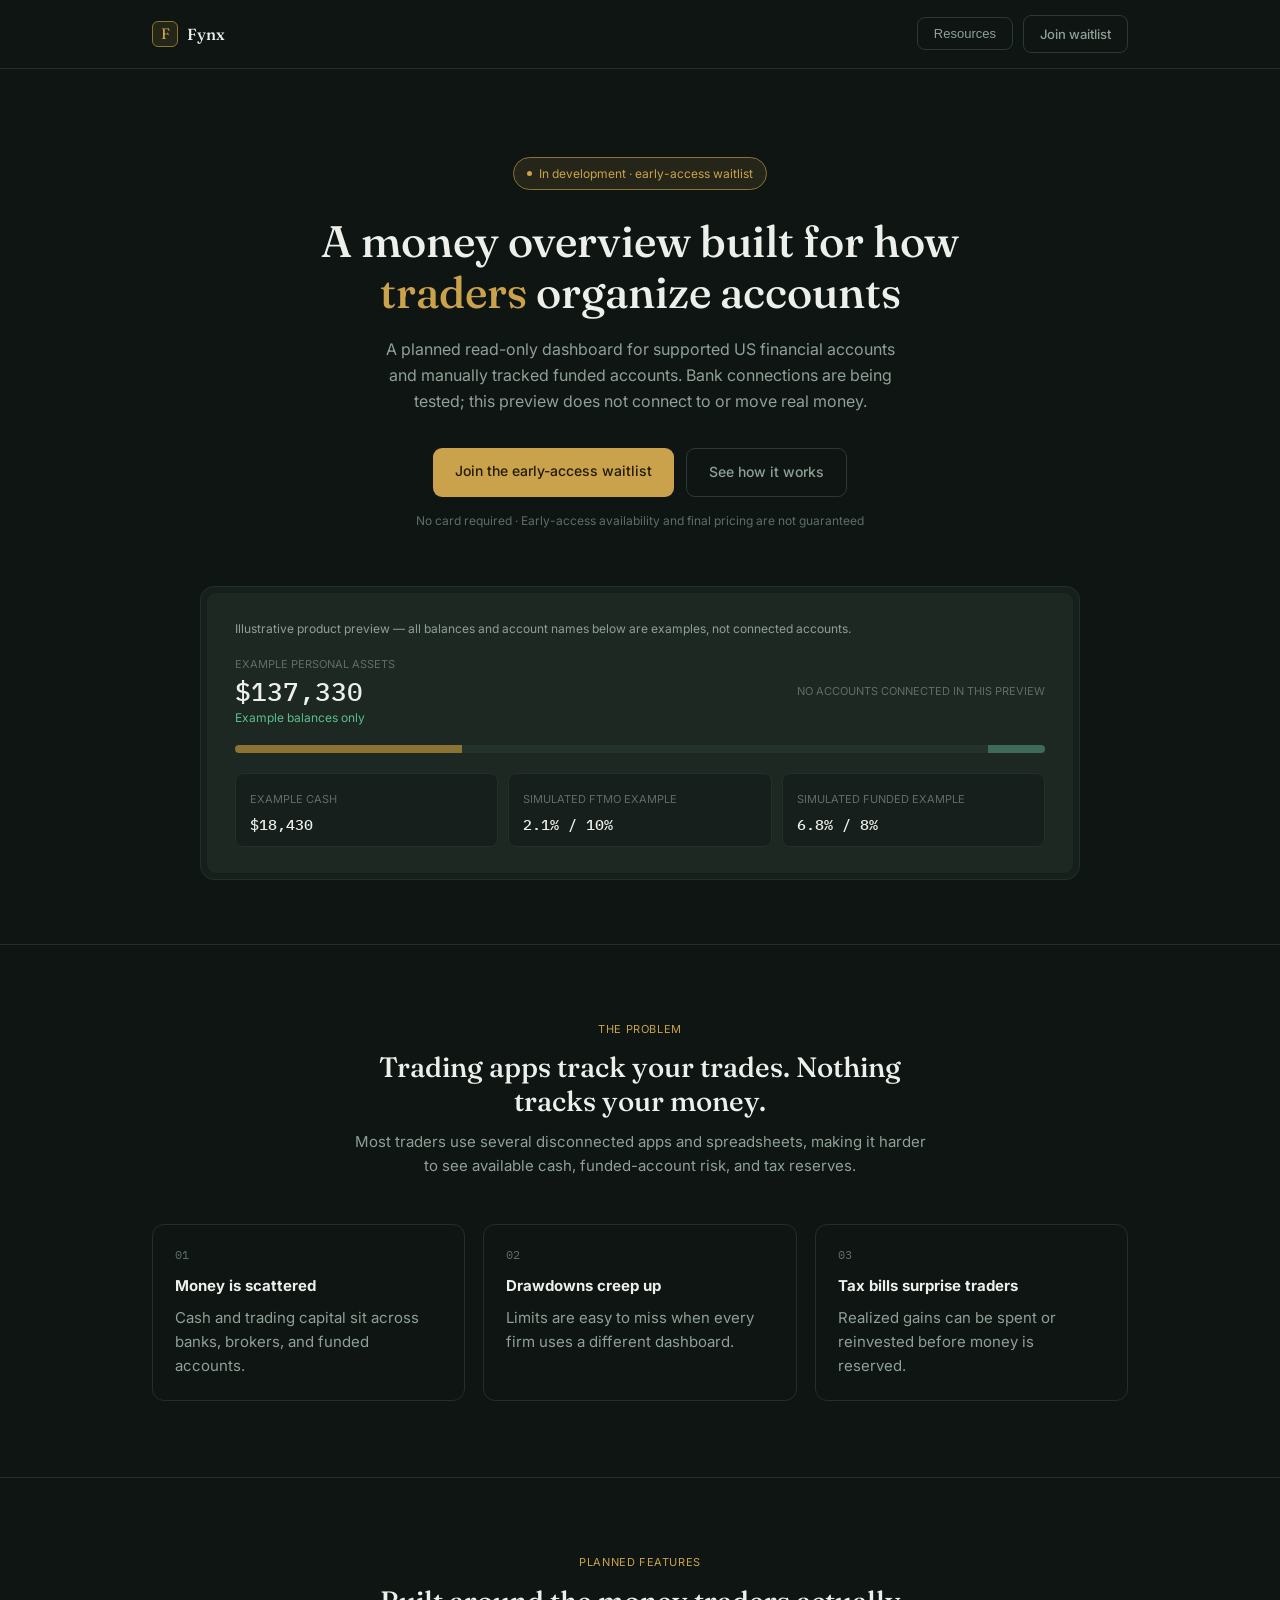
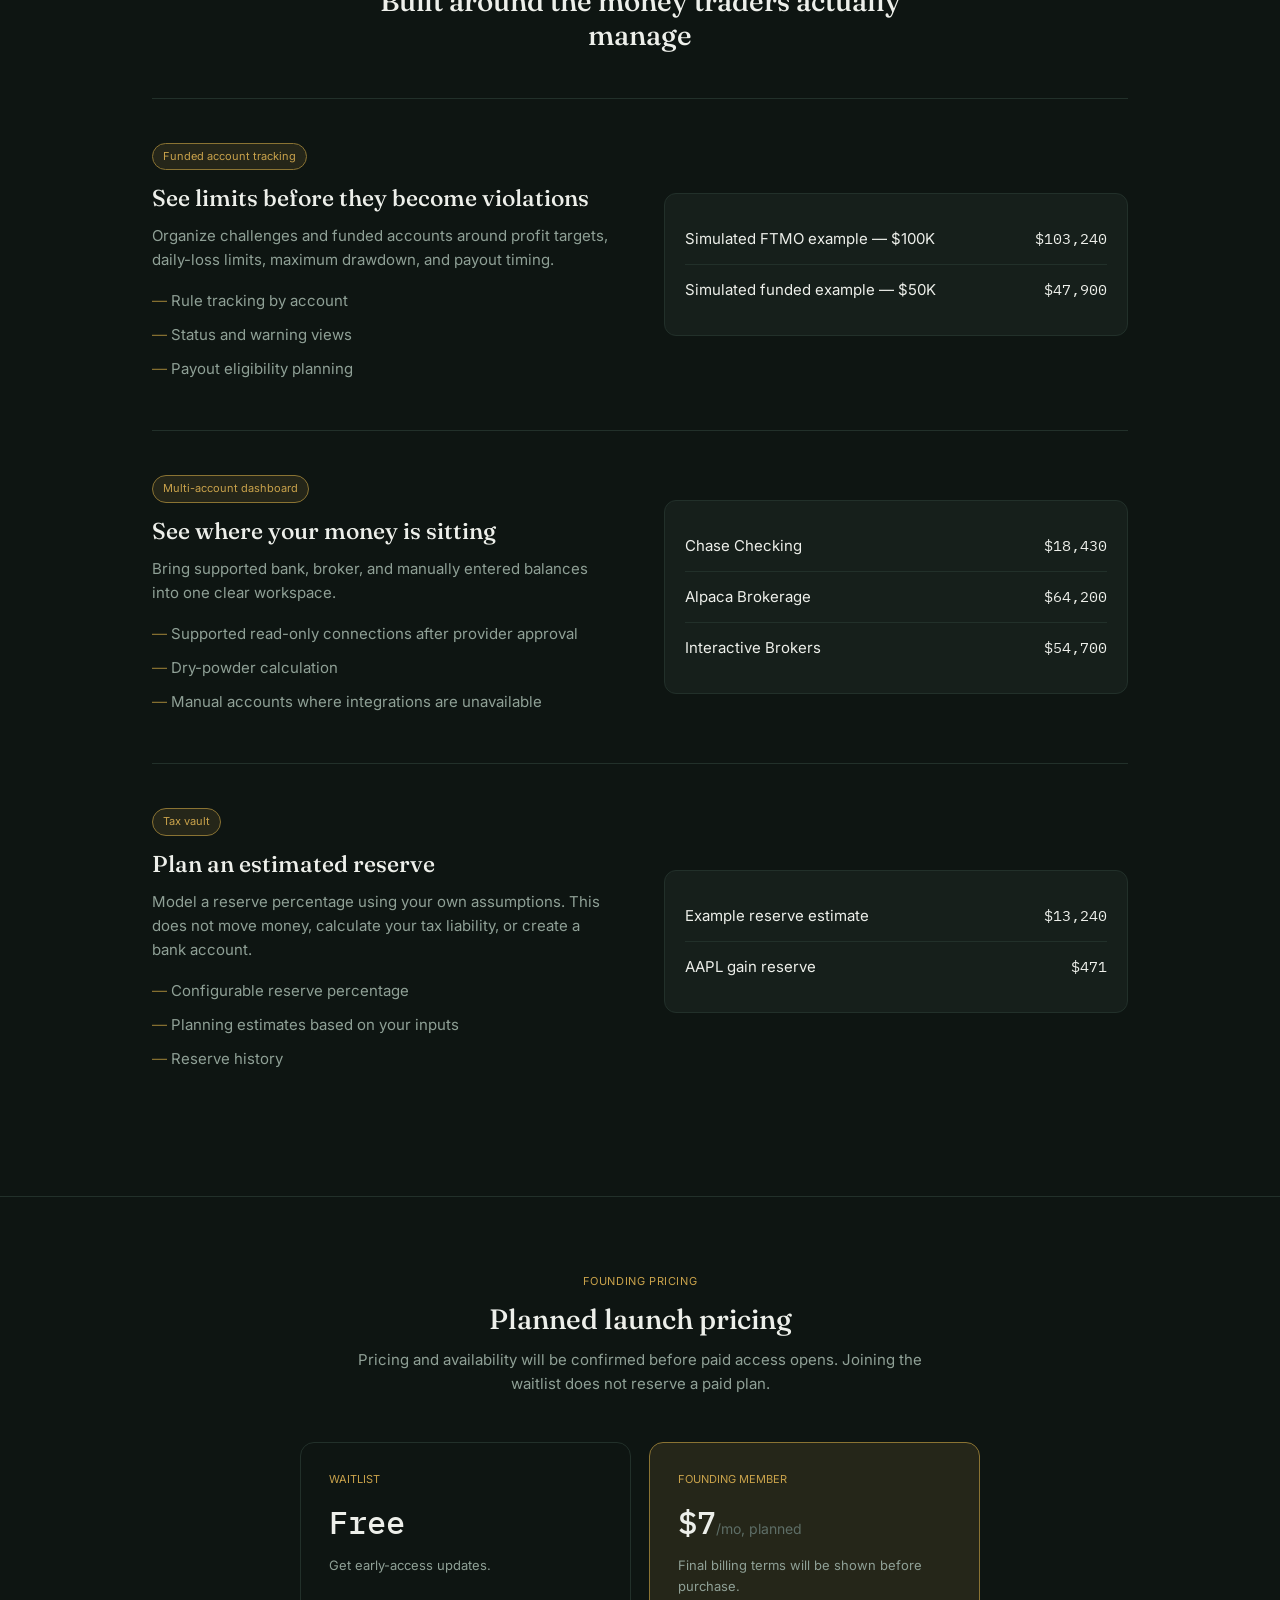
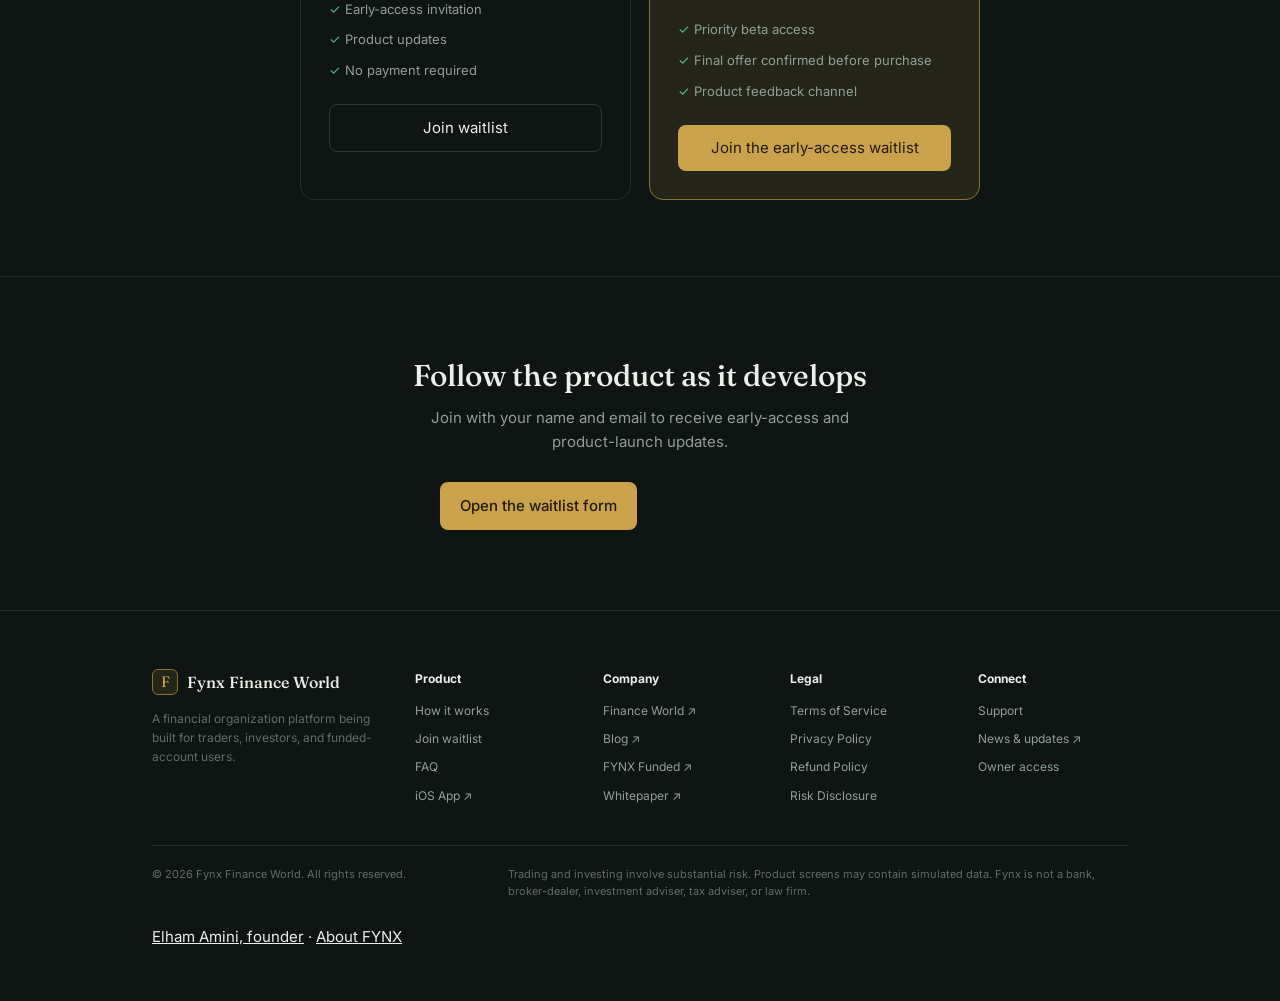
==== commit 22d78b84: "Repair waitlist signup and clarify money-management preview" ====
--- a/index.html
+++ b/index.html
@@ -1 +1 @@
-<!DOCTYPE html><html lang="en"><head><meta charset="UTF-8"><meta name="viewport" content="width=device-width,initial-scale=1"><title>Money Management for Traders | Fynx</title><style>@import url('https://fonts.googleapis.com/css2?family=Fraunces:opsz,wght@9..144,400;9..144,500;9..144,600&family=Inter:wght@400;500;600&family=IBM+Plex+Mono:wght@400;500&display=swap');:root{--bg:#0E1512;--s1:#161F1B;--s2:#1D2822;--s3:#243329;--line:#2A3A33;--soft:#22302A;--text:#EDEFEA;--muted:#8FA096;--dim:#5E6E67;--gold:#C9A24B;--gd:#8A7333;--gf:rgba(201,162,75,.12);--pos:#5CBE8A;--neg:#D2665A;--display:'Fraunces',serif;--sans:'Inter',sans-serif;--mono:'IBM Plex Mono',monospace}*{box-sizing:border-box;margin:0;padding:0}body{background:var(--bg);color:var(--text);font:15px/1.6 var(--sans);-webkit-font-smoothing:antialiased}a{color:inherit}.wrap{max-width:1040px;margin:auto;padding:0 32px}.topnav{border-bottom:1px solid var(--soft)}.topnav .wrap{height:68px;display:flex;align-items:center;justify-content:space-between}.brand{display:flex;align-items:center;gap:9px;text-decoration:none}.brand-mark{width:26px;height:26px;border-radius:6px;background:var(--gf);border:1px solid var(--gd);display:grid;place-items:center;color:var(--gold);font-family:var(--display)}.brand-name{font:500 16px var(--display)}.nav-actions{display:flex;gap:10px;align-items:center}.nav-cta{font-size:13px;font-weight:500;border:1px solid var(--line);padding:8px 16px;border-radius:8px;color:var(--muted);text-decoration:none}.nav-cta:hover{border-color:var(--gd);color:var(--gold)}.resources{position:relative}.resources-btn{background:transparent;cursor:pointer}.resources-menu{display:none;position:absolute;right:0;top:44px;width:330px;background:var(--s1);border:1px solid var(--line);border-radius:12px;padding:8px;z-index:20;box-shadow:0 18px 45px #0006}.resources:hover .resources-menu,.resources:focus-within .resources-menu{display:block}.resources-menu a{display:block;text-decoration:none;padding:10px 12px;border-radius:8px}.resources-menu a:hover{background:var(--s2)}.resources-menu strong{display:block;font-size:13px}.resources-menu span{display:block;color:var(--dim);font-size:11px}.hero{padding:88px 0 64px;text-align:center}.eyebrow{display:inline-flex;gap:7px;align-items:center;color:var(--gold);background:var(--gf);border:1px solid var(--gd);border-radius:99px;padding:6px 13px;font-size:12px;margin-bottom:26px}.dot{width:5px;height:5px;border-radius:50%;background:var(--gold)}h1{font:500 44px/1.15 var(--display);max-width:680px;margin:0 auto 20px}.hero h1 em{font-style:normal;color:var(--gold)}.hero>div>p{font-size:16px;color:var(--muted);max-width:520px;margin:0 auto 34px}.hero-actions{display:flex;gap:12px;justify-content:center;margin-bottom:14px}.btn{font-size:14px;font-weight:500;padding:12px 22px;border-radius:9px;border:1px solid var(--line);cursor:pointer;text-decoration:none}.primary{background:var(--gold);color:#241B08;border:0}.ghost{color:var(--muted)}.hero-note{font-size:12px;color:var(--dim)}.preview{margin:56px auto 0;max-width:880px;border:1px solid var(--soft);border-radius:14px;background:var(--s1);padding:6px}.preview-inner{background:var(--s2);border-radius:9px;padding:26px 28px;text-align:left}.preview-row{display:flex;justify-content:space-between;align-items:center;margin-bottom:18px}.small-label{font-size:11px;color:var(--dim);text-transform:uppercase}.total{font:500 26px var(--mono)}.change{font-size:12px;color:var(--pos)}.bar{display:flex;height:8px;border-radius:4px;overflow:hidden;margin:18px 0 20px}.bar i:nth-child(1){width:28%;background:var(--gd)}.bar i:nth-child(2){width:65%;background:var(--s3)}.bar i:nth-child(3){width:7%;background:#3E6B57}.mini-grid{display:grid;grid-template-columns:repeat(3,1fr);gap:10px}.mini{background:var(--s1);border:1px solid var(--soft);border-radius:8px;padding:12px 14px}.mini b{display:block;font:500 15px var(--mono);margin-top:5px}.section{padding:76px 0;border-top:1px solid var(--soft)}.section-head{text-align:center;max-width:580px;margin:0 auto 46px}.section-tag{font-size:11px;color:var(--gold);text-transform:uppercase;letter-spacing:.6px;margin-bottom:12px}.section h2{font:500 28px var(--display);margin-bottom:12px}.section-head p,.card p,.feature p{color:var(--muted)}.cards{display:grid;grid-template-columns:repeat(3,1fr);gap:18px}.card{padding:22px;border:1px solid var(--soft);border-radius:12px}.num{font:12px var(--mono);color:var(--dim);margin-bottom:12px}.card h3{font-size:15px;margin-bottom:8px}.feature{display:grid;grid-template-columns:1fr 1fr;gap:48px;align-items:center;padding:44px 0;border-top:1px solid var(--soft)}.feature:first-of-type{border-top:0}.tag{display:inline-block;color:var(--gold);background:var(--gf);border:1px solid var(--gd);padding:4px 10px;border-radius:99px;font-size:11px;margin-bottom:14px}.feature h3{font:500 23px var(--display);margin-bottom:12px}.feature ul{list-style:none;margin-top:12px}.feature li{color:var(--muted);padding:5px 0}.feature li:before{content:'— ';color:var(--gd)}.visual{background:var(--s1);border:1px solid var(--soft);border-radius:12px;padding:20px}.row{display:flex;justify-content:space-between;padding:13px 0;border-bottom:1px solid var(--soft)}.row:last-child{border:0}.row span:last-child{font-family:var(--mono)}.pricing{display:grid;grid-template-columns:1fr 1fr;gap:18px;max-width:680px;margin:auto}.price{border:1px solid var(--soft);border-radius:14px;padding:28px}.price.featured{border-color:var(--gd);background:var(--gf)}.price-label{font-size:11px;color:var(--gold);text-transform:uppercase}.amount{font:500 32px var(--mono);margin:12px 0}.amount span{font:14px var(--sans);color:var(--dim)}.price p,.price li{color:var(--muted);font-size:13px}.price ul{list-style:none;margin:18px 0}.price li{padding:5px 0}.price li:before{content:'✓ ';color:var(--pos)}.price a{display:block;text-align:center;padding:11px;border-radius:8px;text-decoration:none;border:1px solid var(--line)}.price.featured a{background:var(--gold);color:#241B08;border:0}.waitlist{text-align:center;padding:80px 0;border-top:1px solid var(--soft)}.waitlist h2{font:500 30px var(--display);margin-bottom:12px}.waitlist p{color:var(--muted);max-width:450px;margin:0 auto 28px}.form-row{display:flex;gap:10px;max-width:400px;margin:auto}.form-row input{flex:1;background:var(--s1);border:1px solid var(--line);border-radius:8px;padding:12px 14px;color:var(--text)}.form-row a{background:var(--gold);color:#241B08;padding:12px 20px;border-radius:8px;text-decoration:none;font-weight:500}.footer{border-top:1px solid var(--soft);padding:58px 0 28px}.footer-grid{display:grid;grid-template-columns:1.5fr repeat(4,1fr);gap:38px}.footer-brand p{color:var(--dim);font-size:12px;max-width:230px;margin-top:14px}.footer h4{font-size:12px;margin-bottom:13px}.footer-links{display:flex;flex-direction:column;gap:9px}.footer-links a{color:var(--muted);font-size:12px;text-decoration:none}.footer-links a:hover{color:var(--gold)}.footer-bottom{border-top:1px solid var(--soft);margin-top:40px;padding-top:20px;display:flex;justify-content:space-between;gap:25px;color:var(--dim);font-size:11px}.disclosure{max-width:620px}@media(max-width:760px){h1{font-size:32px}.cards,.pricing,.mini-grid,.feature,.footer-grid{grid-template-columns:1fr}.form-row{flex-direction:column}.resources-menu{right:-100px;width:300px}.footer-bottom{flex-direction:column}.footer-grid{gap:26px}}</style><meta name="description" content="Explore Fynx money-management plans for traders, including account organization, funded-account tracking and tax reserve planning."><!-- search-identity:start --><meta name="robots" content="index,follow,max-image-preview:large"><link rel="canonical" href="https://ea-la.github.io/fynx-finance-world/"><meta property="og:title" content="Money Management for Traders | Fynx"><meta property="og:description" content="Explore Fynx money-management plans for traders, including account organization, funded-account tracking and tax reserve planning."><meta property="og:url" content="https://ea-la.github.io/fynx-finance-world/"><meta property="og:type" content="website"><script type="application/ld+json">{"@context": "https://schema.org", "@graph": [{"@type": "Organization", "@id": "https://www.fynxfinanceworld.com/#organization", "name": "FYNX", "url": "https://www.fynxfinanceworld.com/", "founder": {"@type": "Person", "@id": "https://ea-la.github.io/#person", "name": "Elham Amini", "url": "https://ea-la.github.io/"}}, {"@type": "WebSite", "@id": "https://ea-la.github.io/fynx-finance-world/#website", "name": "Fynx Money Management", "url": "https://ea-la.github.io/fynx-finance-world/", "publisher": {"@id": "https://www.fynxfinanceworld.com/#organization"}}, {"@type": "WebPage", "@id": "https://ea-la.github.io/fynx-finance-world/#webpage", "name": "Money Management for Traders | Fynx", "description": "Explore Fynx money-management plans for traders, including account organization, funded-account tracking and tax reserve planning.", "url": "https://ea-la.github.io/fynx-finance-world/", "isPartOf": {"@id": "https://ea-la.github.io/fynx-finance-world/#website"}}]}</script><!-- search-identity:end --></head><body><nav class="topnav"><div class="wrap"><a class="brand" href="index.html"><span class="brand-mark">F</span><span class="brand-name">Fynx</span></a><div class="nav-actions"><div class="resources"><button class="nav-cta resources-btn">Resources</button><div class="resources-menu"><a href="https://www.fynxfinanceworld.com" target="_blank"><strong>Main Platform ↗</strong><span>FYNX Finance World</span></a><a href="https://www.fynxfinanceworld.com/assets/docs/FYNX-Whitepaper.pdf" target="_blank"><strong>Whitepaper ↗</strong><span>Official documentation</span></a><a href="https://blog.fynxfinanceworld.com/#" target="_blank"><strong>Blog ↗</strong><span>Insights and updates</span></a><a href="https://apps.apple.com/us/app/fynx-finance-world/id6752357210" target="_blank"><strong>iOS App ↗</strong><span>Download on the App Store</span></a><a href="https://fynxfunded.com" target="_blank"><strong>FYNX Funded ↗</strong><span>Funded trading platform</span></a></div></div><a class="nav-cta" href="waitlist.html">Join waitlist</a></div></div></nav><header class="hero"><div class="wrap"><div class="eyebrow"><span class="dot"></span>Founding member pricing — limited spots</div><h1>The banking app built for how <em>traders</em> actually move money</h1><p>One dashboard for your cash, your brokers, and your funded accounts. Know what's safe to withdraw, what's set aside for taxes, and how close you are to a drawdown limit.</p><div class="hero-actions"><a class="btn primary" href="waitlist.html">Reserve founding access</a><a class="btn ghost" href="how-it-works.html">See how it works</a></div><div class="hero-note">No card required to join the waitlist · 40 founding spots at launch pricing</div><div class="preview"><div class="preview-inner"><div class="preview-row"><div><div class="small-label">Total liquid capital</div><div class="total">$184,320</div><div class="change">▲ $3,140 today</div></div><div class="small-label">5 accounts synced</div></div><div class="bar"><i></i><i></i><i></i></div><div class="mini-grid"><div class="mini"><span class="small-label">Dry powder</span><b>$52,180</b></div><div class="mini"><span class="small-label">FTMO drawdown</span><b>2.1% / 10%</b></div><div class="mini"><span class="small-label">Apex drawdown</span><b>6.8% / 8%</b></div></div></div></div></div></header><section class="section"><div class="wrap"><div class="section-head"><div class="section-tag">The problem</div><h2>Trading apps track your trades. Nothing tracks your money.</h2><p>Most traders use several disconnected apps and spreadsheets, making it harder to see available cash, funded-account risk, and tax reserves.</p></div><div class="cards"><div class="card"><div class="num">01</div><h3>Money is scattered</h3><p>Cash and trading capital sit across banks, brokers, and funded accounts.</p></div><div class="card"><div class="num">02</div><h3>Drawdowns creep up</h3><p>Limits are easy to miss when every firm uses a different dashboard.</p></div><div class="card"><div class="num">03</div><h3>Tax bills surprise traders</h3><p>Realized gains can be spent or reinvested before money is reserved.</p></div></div></div></section><section class="section"><div class="wrap"><div class="section-head"><div class="section-tag">What you get</div><h2>Built around the money traders actually manage</h2></div><div class="feature"><div><span class="tag">Funded account tracking</span><h3>See limits before they become violations</h3><p>Organize challenges and funded accounts around profit targets, daily-loss limits, maximum drawdown, and payout timing.</p><ul><li>Rule tracking by account</li><li>Status and warning views</li><li>Payout eligibility planning</li></ul></div><div class="visual"><div class="row"><span>FTMO — $100K</span><span>$103,240</span></div><div class="row"><span>Apex Capital — $50K</span><span>$47,900</span></div></div></div><div class="feature"><div><span class="tag">Multi-account dashboard</span><h3>See where your money is sitting</h3><p>Bring supported bank, broker, and manually entered balances into one clear workspace.</p><ul><li>Connected-account overview</li><li>Dry-powder calculation</li><li>On-demand refresh planning</li></ul></div><div class="visual"><div class="row"><span>Chase Checking</span><span>$18,430</span></div><div class="row"><span>Alpaca Brokerage</span><span>$64,200</span></div><div class="row"><span>Interactive Brokers</span><span>$54,700</span></div></div></div><div class="feature"><div><span class="tag">Tax vault</span><h3>Plan reserves before tax time</h3><p>Estimate and separate a percentage of realized gains for future tax obligations.</p><ul><li>Configurable reserve percentage</li><li>Estimated quarterly liability</li><li>Reserve history</li></ul></div><div class="visual"><div class="row"><span>Vault balance</span><span>$13,240</span></div><div class="row"><span>AAPL gain reserve</span><span>$471</span></div></div></div></div></section><section class="section"><div class="wrap"><div class="section-head"><div class="section-tag">Founding pricing</div><h2>Lock in launch pricing</h2><p>The first 40 members are planned to receive founding pricing when paid access opens.</p></div><div class="pricing"><div class="price"><div class="price-label">Waitlist</div><div class="amount">Free</div><p>Get early-access updates.</p><ul><li>Early-access invitation</li><li>Product updates</li><li>No payment required</li></ul><a href="waitlist.html">Join waitlist</a></div><div class="price featured"><div class="price-label">Founding member</div><div class="amount">$7<span>/mo, planned</span></div><p>Final billing terms will be shown before purchase.</p><ul><li>Priority beta access</li><li>Founding-price eligibility</li><li>Product feedback channel</li></ul><a href="waitlist.html">Reserve founding access</a></div></div></div></section><section class="waitlist"><div class="wrap"><h2>Get in before the founding spots are gone</h2><p>Join with your name and email to receive early-access and product-launch updates.</p><div class="form-row"><input type="email" placeholder="you@email.com" aria-label="Email"><a href="waitlist.html">Reserve my spot</a></div></div></section><footer class="footer"><div class="wrap"><div class="footer-grid"><div class="footer-brand"><a class="brand" href="index.html"><span class="brand-mark">F</span><span class="brand-name">Fynx Finance World</span></a><p>A financial organization platform being built for traders, investors, and funded-account users.</p></div><div><h4>Product</h4><div class="footer-links"><a href="how-it-works.html">How it works</a><a href="waitlist.html">Join waitlist</a><a href="faq.html">FAQ</a><a href="https://apps.apple.com/us/app/fynx-finance-world/id6752357210" target="_blank">iOS App ↗</a></div></div><div><h4>Company</h4><div class="footer-links"><a href="https://www.fynxfinanceworld.com" target="_blank">Finance World ↗</a><a href="https://blog.fynxfinanceworld.com/#" target="_blank">Blog ↗</a><a href="https://fynxfunded.com" target="_blank">FYNX Funded ↗</a><a href="https://www.fynxfinanceworld.com/assets/docs/FYNX-Whitepaper.pdf" target="_blank">Whitepaper ↗</a></div></div><div><h4>Legal</h4><div class="footer-links"><a href="terms.html">Terms of Service</a><a href="privacy.html">Privacy Policy</a><a href="refund.html">Refund Policy</a><a href="risk-disclosure.html">Risk Disclosure</a></div></div><div><h4>Connect</h4><div class="footer-links"><a href="mailto:support@fynxfinanceworld.com">Support</a><a href="https://blog.fynxfinanceworld.com/#" target="_blank">News & updates ↗</a><a href="admin-login.html">Owner access</a></div></div></div><div class="footer-bottom"><span>© 2026 Fynx Finance World. All rights reserved.</span><span class="disclosure">Trading and investing involve substantial risk. Product screens may contain simulated data. Fynx is not a bank, broker-dealer, investment adviser, tax adviser, or law firm.</span></div></div><p style="max-width:1040px;margin:24px auto;padding:0 32px"><a href="https://ea-la.github.io/">Elham Amini, founder</a> · <a href="https://www.fynxfinanceworld.com/about.html">About FYNX</a></p></footer></body></html>+<!DOCTYPE html><html lang="en"><head><meta charset="UTF-8"><meta name="viewport" content="width=device-width,initial-scale=1"><title>Money Management for Traders | Fynx</title><style>@import url('https://fonts.googleapis.com/css2?family=Fraunces:opsz,wght@9..144,400;9..144,500;9..144,600&family=Inter:wght@400;500;600&family=IBM+Plex+Mono:wght@400;500&display=swap');:root{--bg:#0E1512;--s1:#161F1B;--s2:#1D2822;--s3:#243329;--line:#2A3A33;--soft:#22302A;--text:#EDEFEA;--muted:#8FA096;--dim:#5E6E67;--gold:#C9A24B;--gd:#8A7333;--gf:rgba(201,162,75,.12);--pos:#5CBE8A;--neg:#D2665A;--display:'Fraunces',serif;--sans:'Inter',sans-serif;--mono:'IBM Plex Mono',monospace}*{box-sizing:border-box;margin:0;padding:0}body{background:var(--bg);color:var(--text);font:15px/1.6 var(--sans);-webkit-font-smoothing:antialiased}a{color:inherit}.wrap{max-width:1040px;margin:auto;padding:0 32px}.topnav{border-bottom:1px solid var(--soft)}.topnav .wrap{height:68px;display:flex;align-items:center;justify-content:space-between}.brand{display:flex;align-items:center;gap:9px;text-decoration:none}.brand-mark{width:26px;height:26px;border-radius:6px;background:var(--gf);border:1px solid var(--gd);display:grid;place-items:center;color:var(--gold);font-family:var(--display)}.brand-name{font:500 16px var(--display)}.nav-actions{display:flex;gap:10px;align-items:center}.nav-cta{font-size:13px;font-weight:500;border:1px solid var(--line);padding:8px 16px;border-radius:8px;color:var(--muted);text-decoration:none}.nav-cta:hover{border-color:var(--gd);color:var(--gold)}.resources{position:relative}.resources-btn{background:transparent;cursor:pointer}.resources-menu{display:none;position:absolute;right:0;top:44px;width:330px;background:var(--s1);border:1px solid var(--line);border-radius:12px;padding:8px;z-index:20;box-shadow:0 18px 45px #0006}.resources:hover .resources-menu,.resources:focus-within .resources-menu{display:block}.resources-menu a{display:block;text-decoration:none;padding:10px 12px;border-radius:8px}.resources-menu a:hover{background:var(--s2)}.resources-menu strong{display:block;font-size:13px}.resources-menu span{display:block;color:var(--dim);font-size:11px}.hero{padding:88px 0 64px;text-align:center}.eyebrow{display:inline-flex;gap:7px;align-items:center;color:var(--gold);background:var(--gf);border:1px solid var(--gd);border-radius:99px;padding:6px 13px;font-size:12px;margin-bottom:26px}.dot{width:5px;height:5px;border-radius:50%;background:var(--gold)}h1{font:500 44px/1.15 var(--display);max-width:680px;margin:0 auto 20px}.hero h1 em{font-style:normal;color:var(--gold)}.hero>div>p{font-size:16px;color:var(--muted);max-width:520px;margin:0 auto 34px}.hero-actions{display:flex;gap:12px;justify-content:center;margin-bottom:14px}.btn{font-size:14px;font-weight:500;padding:12px 22px;border-radius:9px;border:1px solid var(--line);cursor:pointer;text-decoration:none}.primary{background:var(--gold);color:#241B08;border:0}.ghost{color:var(--muted)}.hero-note{font-size:12px;color:var(--dim)}.preview{margin:56px auto 0;max-width:880px;border:1px solid var(--soft);border-radius:14px;background:var(--s1);padding:6px}.preview-inner{background:var(--s2);border-radius:9px;padding:26px 28px;text-align:left}.preview-row{display:flex;justify-content:space-between;align-items:center;margin-bottom:18px}.small-label{font-size:11px;color:var(--dim);text-transform:uppercase}.total{font:500 26px var(--mono)}.change{font-size:12px;color:var(--pos)}.bar{display:flex;height:8px;border-radius:4px;overflow:hidden;margin:18px 0 20px}.bar i:nth-child(1){width:28%;background:var(--gd)}.bar i:nth-child(2){width:65%;background:var(--s3)}.bar i:nth-child(3){width:7%;background:#3E6B57}.mini-grid{display:grid;grid-template-columns:repeat(3,1fr);gap:10px}.mini{background:var(--s1);border:1px solid var(--soft);border-radius:8px;padding:12px 14px}.mini b{display:block;font:500 15px var(--mono);margin-top:5px}.section{padding:76px 0;border-top:1px solid var(--soft)}.section-head{text-align:center;max-width:580px;margin:0 auto 46px}.section-tag{font-size:11px;color:var(--gold);text-transform:uppercase;letter-spacing:.6px;margin-bottom:12px}.section h2{font:500 28px var(--display);margin-bottom:12px}.section-head p,.card p,.feature p{color:var(--muted)}.cards{display:grid;grid-template-columns:repeat(3,1fr);gap:18px}.card{padding:22px;border:1px solid var(--soft);border-radius:12px}.num{font:12px var(--mono);color:var(--dim);margin-bottom:12px}.card h3{font-size:15px;margin-bottom:8px}.feature{display:grid;grid-template-columns:1fr 1fr;gap:48px;align-items:center;padding:44px 0;border-top:1px solid var(--soft)}.feature:first-of-type{border-top:0}.tag{display:inline-block;color:var(--gold);background:var(--gf);border:1px solid var(--gd);padding:4px 10px;border-radius:99px;font-size:11px;margin-bottom:14px}.feature h3{font:500 23px var(--display);margin-bottom:12px}.feature ul{list-style:none;margin-top:12px}.feature li{color:var(--muted);padding:5px 0}.feature li:before{content:'— ';color:var(--gd)}.visual{background:var(--s1);border:1px solid var(--soft);border-radius:12px;padding:20px}.row{display:flex;justify-content:space-between;padding:13px 0;border-bottom:1px solid var(--soft)}.row:last-child{border:0}.row span:last-child{font-family:var(--mono)}.pricing{display:grid;grid-template-columns:1fr 1fr;gap:18px;max-width:680px;margin:auto}.price{border:1px solid var(--soft);border-radius:14px;padding:28px}.price.featured{border-color:var(--gd);background:var(--gf)}.price-label{font-size:11px;color:var(--gold);text-transform:uppercase}.amount{font:500 32px var(--mono);margin:12px 0}.amount span{font:14px var(--sans);color:var(--dim)}.price p,.price li{color:var(--muted);font-size:13px}.price ul{list-style:none;margin:18px 0}.price li{padding:5px 0}.price li:before{content:'✓ ';color:var(--pos)}.price a{display:block;text-align:center;padding:11px;border-radius:8px;text-decoration:none;border:1px solid var(--line)}.price.featured a{background:var(--gold);color:#241B08;border:0}.waitlist{text-align:center;padding:80px 0;border-top:1px solid var(--soft)}.waitlist h2{font:500 30px var(--display);margin-bottom:12px}.waitlist p{color:var(--muted);max-width:450px;margin:0 auto 28px}.form-row{display:flex;gap:10px;max-width:400px;margin:auto}.form-row input{flex:1;background:var(--s1);border:1px solid var(--line);border-radius:8px;padding:12px 14px;color:var(--text)}.form-row a{background:var(--gold);color:#241B08;padding:12px 20px;border-radius:8px;text-decoration:none;font-weight:500}.footer{border-top:1px solid var(--soft);padding:58px 0 28px}.footer-grid{display:grid;grid-template-columns:1.5fr repeat(4,1fr);gap:38px}.footer-brand p{color:var(--dim);font-size:12px;max-width:230px;margin-top:14px}.footer h4{font-size:12px;margin-bottom:13px}.footer-links{display:flex;flex-direction:column;gap:9px}.footer-links a{color:var(--muted);font-size:12px;text-decoration:none}.footer-links a:hover{color:var(--gold)}.footer-bottom{border-top:1px solid var(--soft);margin-top:40px;padding-top:20px;display:flex;justify-content:space-between;gap:25px;color:var(--dim);font-size:11px}.disclosure{max-width:620px}@media(max-width:760px){h1{font-size:32px}.cards,.pricing,.mini-grid,.feature,.footer-grid{grid-template-columns:1fr}.form-row{flex-direction:column}.resources-menu{right:-100px;width:300px}.footer-bottom{flex-direction:column}.footer-grid{gap:26px}}</style><meta name="description" content="Explore Fynx money-management plans for traders, including account organization, funded-account tracking and tax reserve planning."><!-- search-identity:start --><meta name="robots" content="index,follow,max-image-preview:large"><link rel="canonical" href="https://ea-la.github.io/fynx-finance-world/"><meta property="og:title" content="Money Management for Traders | Fynx"><meta property="og:description" content="Explore Fynx money-management plans for traders, including account organization, funded-account tracking and tax reserve planning."><meta property="og:url" content="https://ea-la.github.io/fynx-finance-world/"><meta property="og:type" content="website"><script type="application/ld+json">{"@context": "https://schema.org", "@graph": [{"@type": "Organization", "@id": "https://www.fynxfinanceworld.com/#organization", "name": "FYNX", "url": "https://www.fynxfinanceworld.com/", "founder": {"@type": "Person", "@id": "https://ea-la.github.io/#person", "name": "Elham Amini", "url": "https://ea-la.github.io/"}}, {"@type": "WebSite", "@id": "https://ea-la.github.io/fynx-finance-world/#website", "name": "Fynx Money Management", "url": "https://ea-la.github.io/fynx-finance-world/", "publisher": {"@id": "https://www.fynxfinanceworld.com/#organization"}}, {"@type": "WebPage", "@id": "https://ea-la.github.io/fynx-finance-world/#webpage", "name": "Money Management for Traders | Fynx", "description": "Explore Fynx money-management plans for traders, including account organization, funded-account tracking and tax reserve planning.", "url": "https://ea-la.github.io/fynx-finance-world/", "isPartOf": {"@id": "https://ea-la.github.io/fynx-finance-world/#website"}}]}</script><!-- search-identity:end --></head><body><nav class="topnav"><div class="wrap"><a class="brand" href="index.html"><span class="brand-mark">F</span><span class="brand-name">Fynx</span></a><div class="nav-actions"><div class="resources"><button class="nav-cta resources-btn">Resources</button><div class="resources-menu"><a href="https://www.fynxfinanceworld.com" target="_blank"><strong>Main Platform ↗</strong><span>FYNX Finance World</span></a><a href="https://www.fynxfinanceworld.com/assets/docs/FYNX-Whitepaper.pdf" target="_blank"><strong>Whitepaper ↗</strong><span>Official documentation</span></a><a href="https://blog.fynxfinanceworld.com/#" target="_blank"><strong>Blog ↗</strong><span>Insights and updates</span></a><a href="https://apps.apple.com/us/app/fynx-finance-world/id6752357210" target="_blank"><strong>iOS App ↗</strong><span>Download on the App Store</span></a><a href="https://fynxfunded.com" target="_blank"><strong>FYNX Funded ↗</strong><span>Funded trading platform</span></a></div></div><a class="nav-cta" href="waitlist.html">Join waitlist</a></div></div></nav><header class="hero"><div class="wrap"><div class="eyebrow"><span class="dot"></span>In development · early-access waitlist</div><h1>A money overview built for how <em>traders</em> organize accounts</h1><p>A planned read-only dashboard for supported US financial accounts and manually tracked funded accounts. Bank connections are being tested; this preview does not connect to or move real money.</p><div class="hero-actions"><a class="btn primary" href="waitlist.html">Join the early-access waitlist</a><a class="btn ghost" href="how-it-works.html">See how it works</a></div><div class="hero-note">No card required · Early-access availability and final pricing are not guaranteed</div><div class="preview"><div class="preview-inner"><p style="color:var(--muted);font-size:12px;margin-bottom:18px">Illustrative product preview — all balances and account names below are examples, not connected accounts.</p><div class="preview-row"><div><div class="small-label">Example personal assets</div><div class="total">$137,330</div><div class="change">Example balances only</div></div><div class="small-label">No accounts connected in this preview</div></div><div class="bar"><i></i><i></i><i></i></div><div class="mini-grid"><div class="mini"><span class="small-label">Example cash</span><b>$18,430</b></div><div class="mini"><span class="small-label">Simulated FTMO example</span><b>2.1% / 10%</b></div><div class="mini"><span class="small-label">Simulated funded example</span><b>6.8% / 8%</b></div></div></div></div></div></header><section class="section"><div class="wrap"><div class="section-head"><div class="section-tag">The problem</div><h2>Trading apps track your trades. Nothing tracks your money.</h2><p>Most traders use several disconnected apps and spreadsheets, making it harder to see available cash, funded-account risk, and tax reserves.</p></div><div class="cards"><div class="card"><div class="num">01</div><h3>Money is scattered</h3><p>Cash and trading capital sit across banks, brokers, and funded accounts.</p></div><div class="card"><div class="num">02</div><h3>Drawdowns creep up</h3><p>Limits are easy to miss when every firm uses a different dashboard.</p></div><div class="card"><div class="num">03</div><h3>Tax bills surprise traders</h3><p>Realized gains can be spent or reinvested before money is reserved.</p></div></div></div></section><section class="section"><div class="wrap"><div class="section-head"><div class="section-tag">Planned features</div><h2>Built around the money traders actually manage</h2></div><div class="feature"><div><span class="tag">Funded account tracking</span><h3>See limits before they become violations</h3><p>Organize challenges and funded accounts around profit targets, daily-loss limits, maximum drawdown, and payout timing.</p><ul><li>Rule tracking by account</li><li>Status and warning views</li><li>Payout eligibility planning</li></ul></div><div class="visual"><div class="row"><span>Simulated FTMO example — $100K</span><span>$103,240</span></div><div class="row"><span>Simulated funded example — $50K</span><span>$47,900</span></div></div></div><div class="feature"><div><span class="tag">Multi-account dashboard</span><h3>See where your money is sitting</h3><p>Bring supported bank, broker, and manually entered balances into one clear workspace.</p><ul><li>Supported read-only connections after provider approval</li><li>Dry-powder calculation</li><li>Manual accounts where integrations are unavailable</li></ul></div><div class="visual"><div class="row"><span>Chase Checking</span><span>$18,430</span></div><div class="row"><span>Alpaca Brokerage</span><span>$64,200</span></div><div class="row"><span>Interactive Brokers</span><span>$54,700</span></div></div></div><div class="feature"><div><span class="tag">Tax vault</span><h3>Plan an estimated reserve</h3><p>Model a reserve percentage using your own assumptions. This does not move money, calculate your tax liability, or create a bank account.</p><ul><li>Configurable reserve percentage</li><li>Planning estimates based on your inputs</li><li>Reserve history</li></ul></div><div class="visual"><div class="row"><span>Example reserve estimate</span><span>$13,240</span></div><div class="row"><span>AAPL gain reserve</span><span>$471</span></div></div></div></div></section><section class="section"><div class="wrap"><div class="section-head"><div class="section-tag">Founding pricing</div><h2>Planned launch pricing</h2><p>Pricing and availability will be confirmed before paid access opens. Joining the waitlist does not reserve a paid plan.</p></div><div class="pricing"><div class="price"><div class="price-label">Waitlist</div><div class="amount">Free</div><p>Get early-access updates.</p><ul><li>Early-access invitation</li><li>Product updates</li><li>No payment required</li></ul><a href="waitlist.html">Join waitlist</a></div><div class="price featured"><div class="price-label">Founding member</div><div class="amount">$7<span>/mo, planned</span></div><p>Final billing terms will be shown before purchase.</p><ul><li>Priority beta access</li><li>Final offer confirmed before purchase</li><li>Product feedback channel</li></ul><a href="waitlist.html">Join the early-access waitlist</a></div></div></div></section><section class="waitlist"><div class="wrap"><h2>Follow the product as it develops</h2><p>Join with your name and email to receive early-access and product-launch updates.</p><div class="form-row"><a href="waitlist.html">Open the waitlist form</a></div></div></section><footer class="footer"><div class="wrap"><div class="footer-grid"><div class="footer-brand"><a class="brand" href="index.html"><span class="brand-mark">F</span><span class="brand-name">Fynx Finance World</span></a><p>A financial organization platform being built for traders, investors, and funded-account users.</p></div><div><h4>Product</h4><div class="footer-links"><a href="how-it-works.html">How it works</a><a href="waitlist.html">Join waitlist</a><a href="faq.html">FAQ</a><a href="https://apps.apple.com/us/app/fynx-finance-world/id6752357210" target="_blank">iOS App ↗</a></div></div><div><h4>Company</h4><div class="footer-links"><a href="https://www.fynxfinanceworld.com" target="_blank">Finance World ↗</a><a href="https://blog.fynxfinanceworld.com/#" target="_blank">Blog ↗</a><a href="https://fynxfunded.com" target="_blank">FYNX Funded ↗</a><a href="https://www.fynxfinanceworld.com/assets/docs/FYNX-Whitepaper.pdf" target="_blank">Whitepaper ↗</a></div></div><div><h4>Legal</h4><div class="footer-links"><a href="terms.html">Terms of Service</a><a href="privacy.html">Privacy Policy</a><a href="refund.html">Refund Policy</a><a href="risk-disclosure.html">Risk Disclosure</a></div></div><div><h4>Connect</h4><div class="footer-links"><a href="mailto:support@fynxfinanceworld.com">Support</a><a href="https://blog.fynxfinanceworld.com/#" target="_blank">News & updates ↗</a><a href="admin-login.html">Owner access</a></div></div></div><div class="footer-bottom"><span>© 2026 Fynx Finance World. All rights reserved.</span><span class="disclosure">Trading and investing involve substantial risk. Product screens may contain simulated data. Fynx is not a bank, broker-dealer, investment adviser, tax adviser, or law firm.</span></div></div><p style="max-width:1040px;margin:24px auto;padding:0 32px"><a href="https://ea-la.github.io/">Elham Amini, founder</a> · <a href="https://www.fynxfinanceworld.com/about.html">About FYNX</a></p></footer></body></html>
